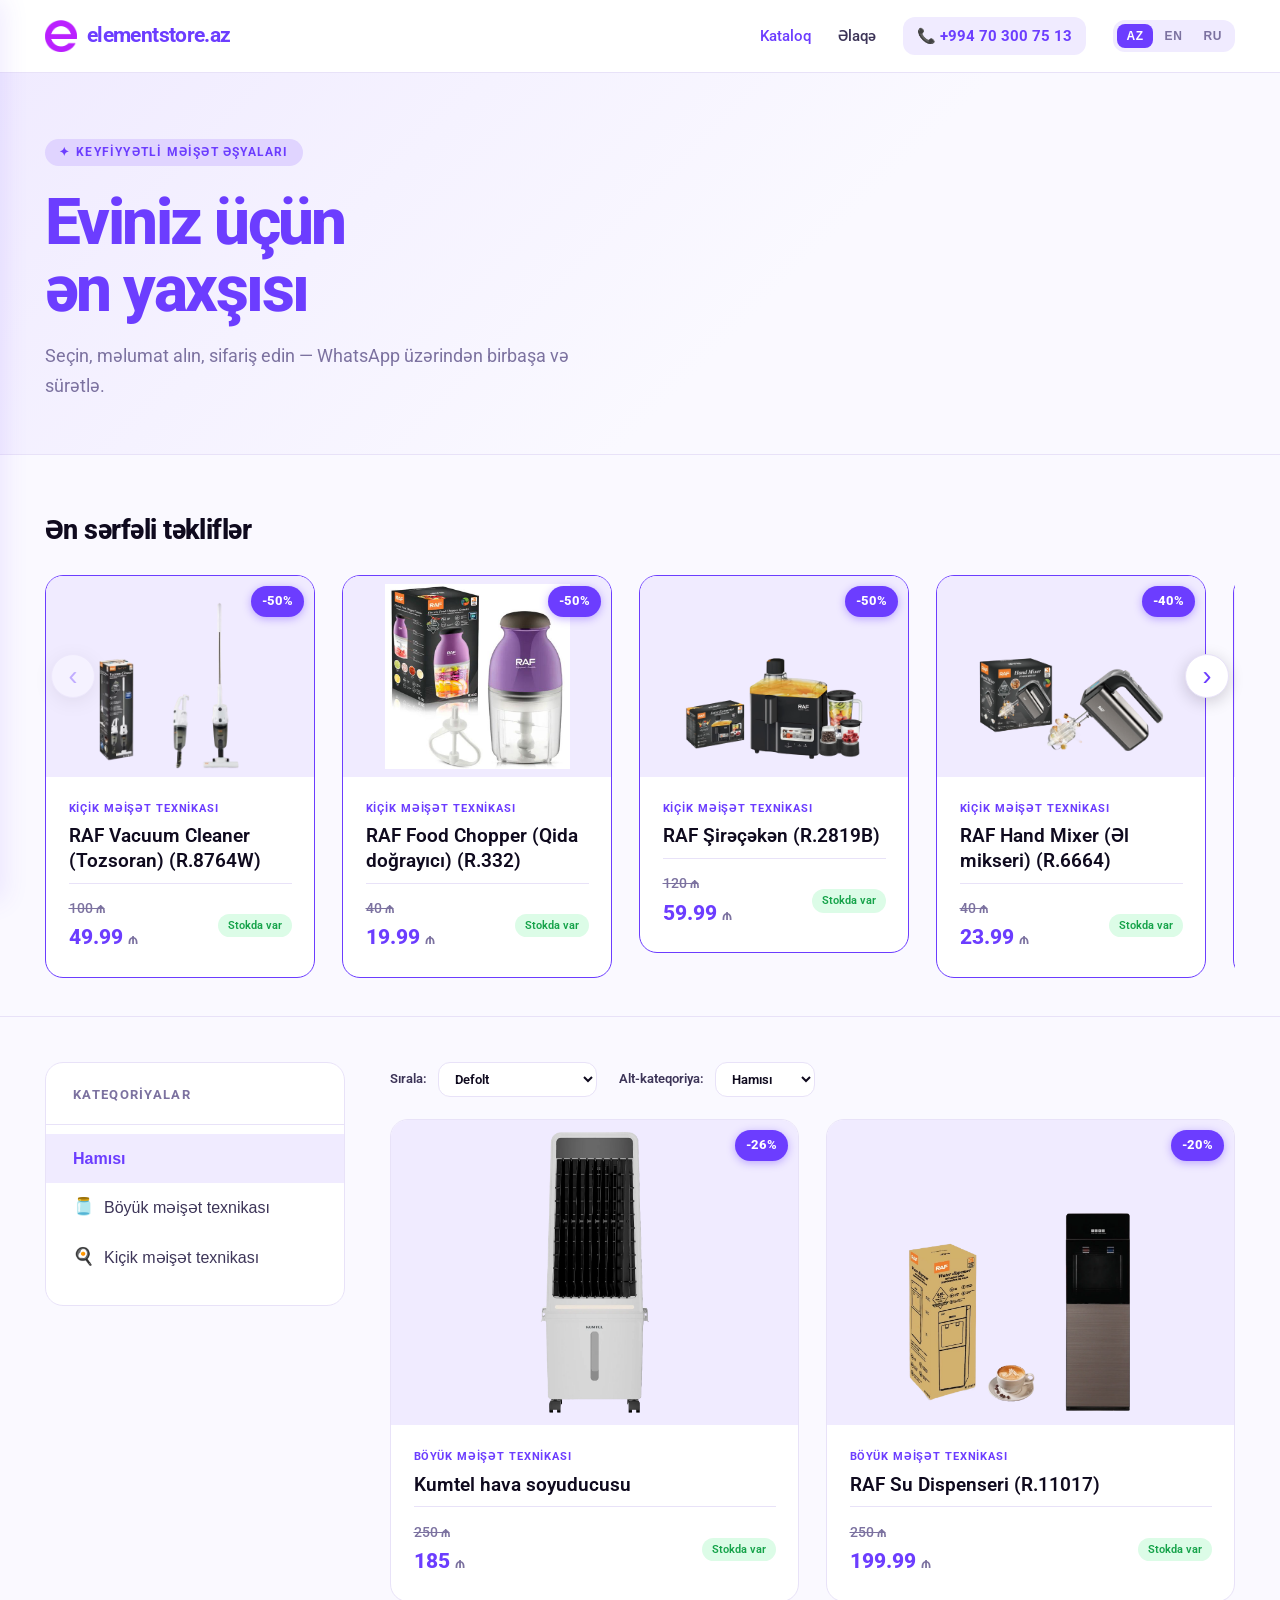
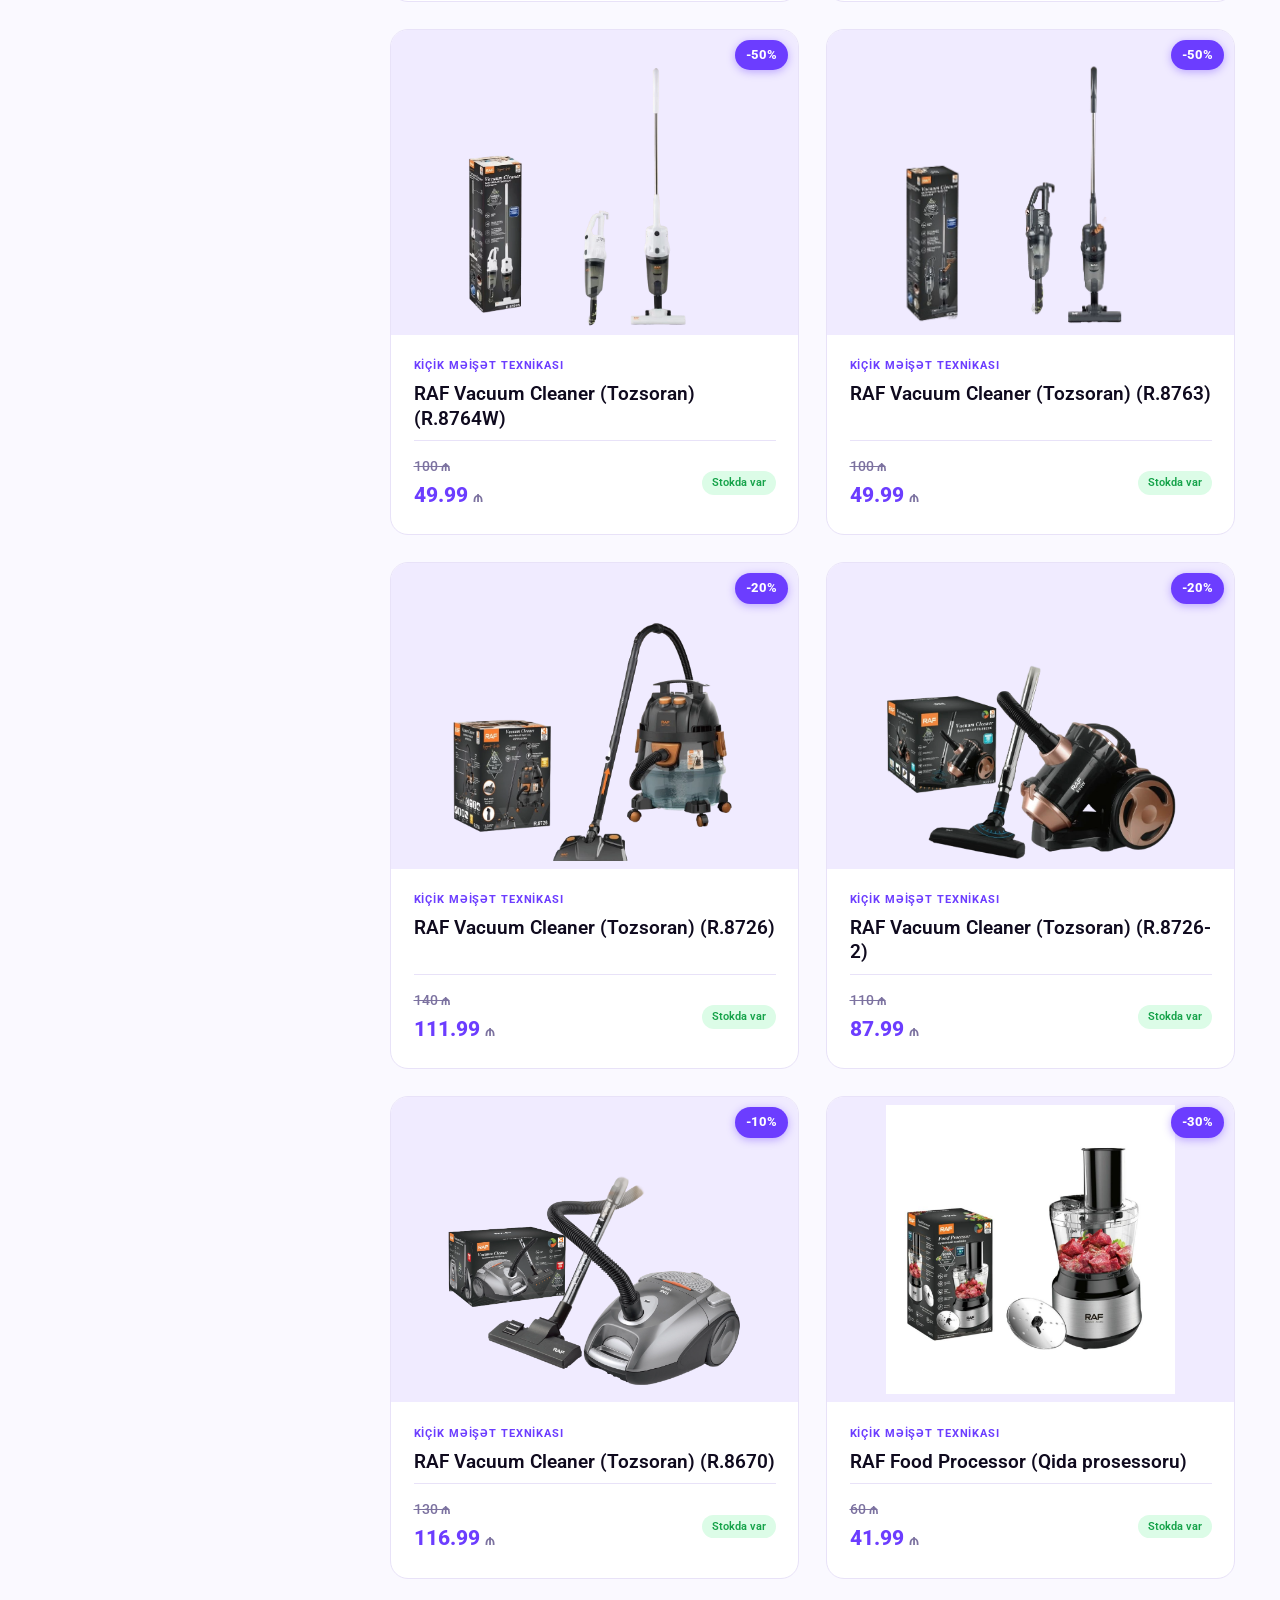
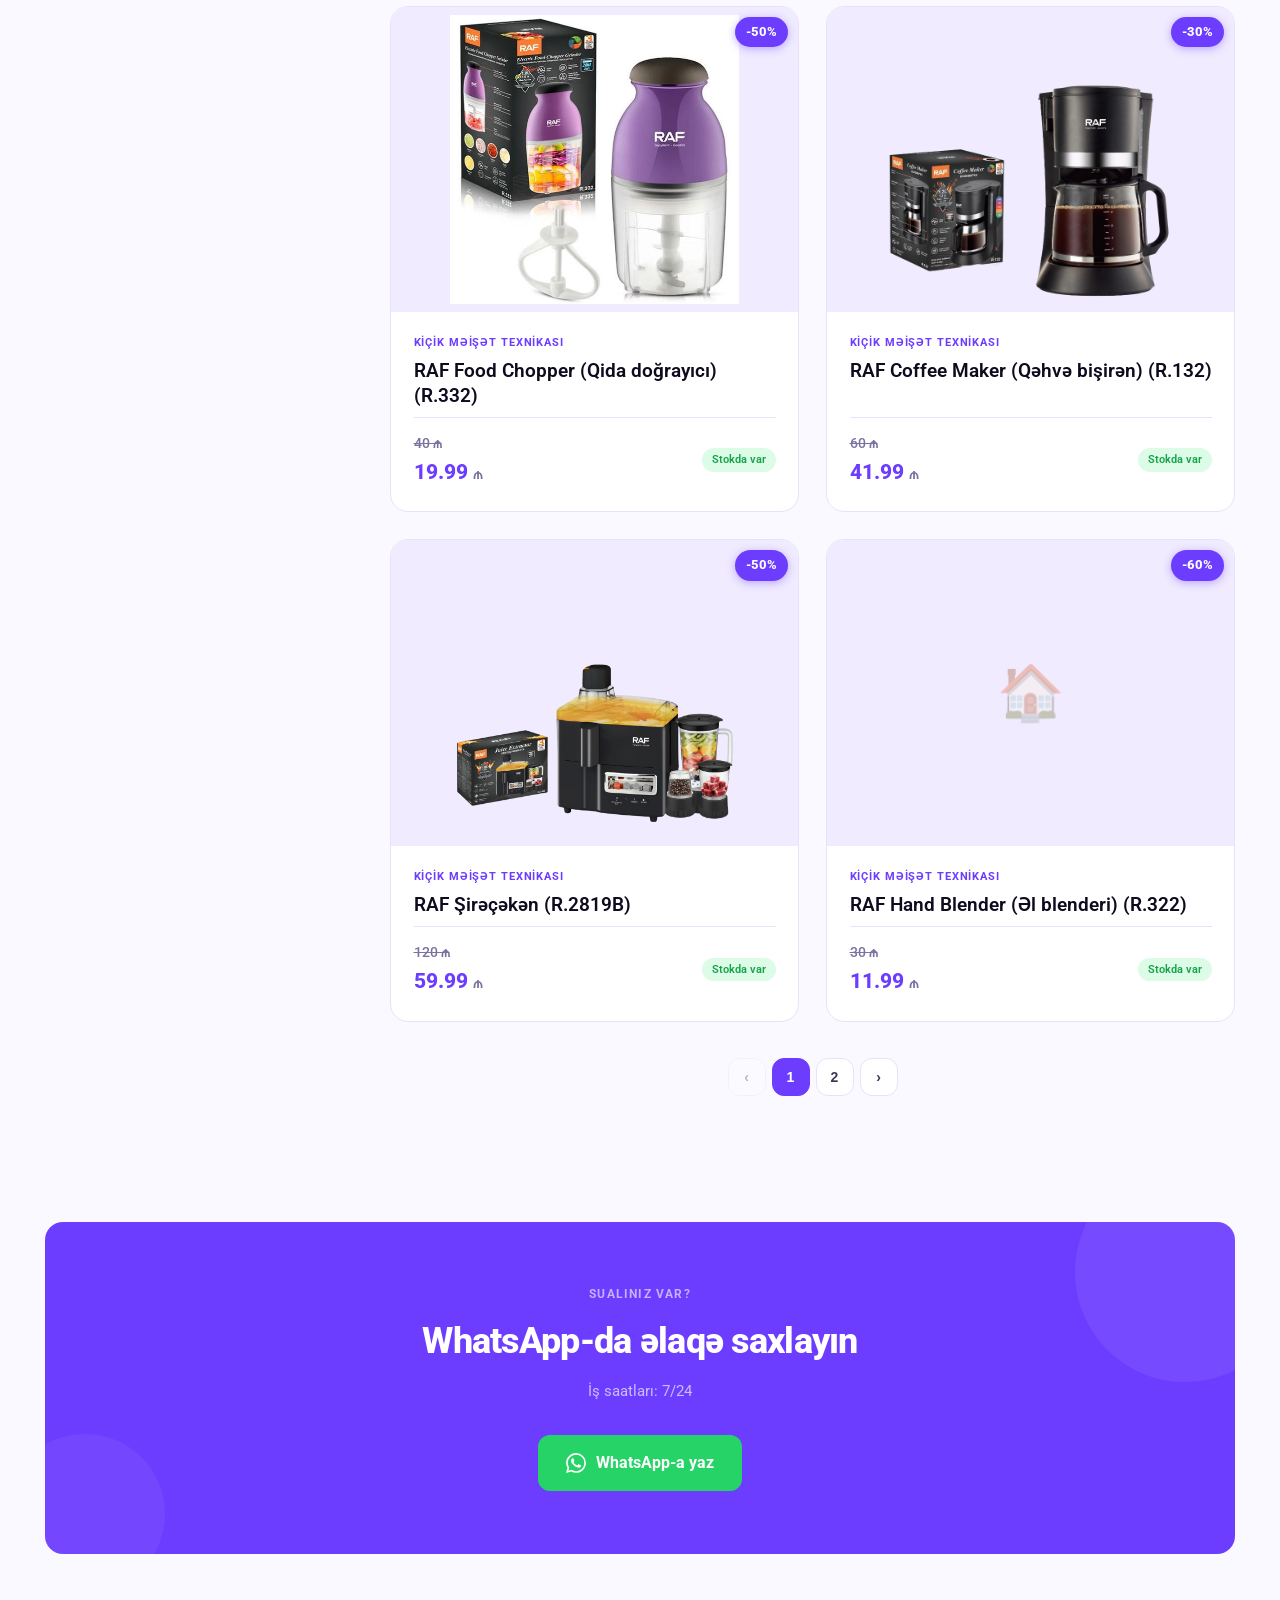
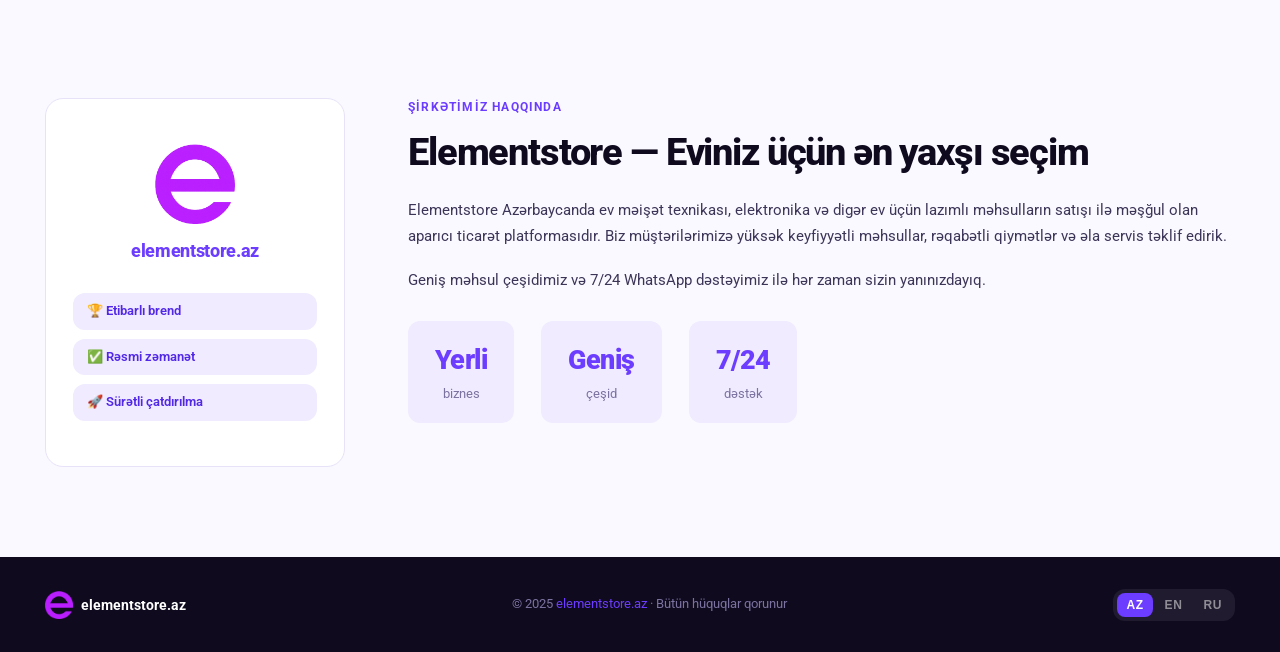
==== index.html @ c8a05922 "a" ====
<!doctype html>
<html lang="az" data-lang="az">
    <head>
        <meta charset="UTF-8" />
        <meta name="viewport" content="width=device-width, initial-scale=1.0" />
        <title>Elementstore — Ev Məişət Əşyaları</title>
        <meta
            name="description"
            content="Elementstore — Azərbaycanda ev məişət texnikası, elektronika və ev üçün lazımlı məhsullar. Seçin, WhatsApp üzərindən birbaşa sifariş edin."
        />
        <link rel="canonical" href="https://elementstore.az/" />

        <meta property="og:type" content="website" />
        <meta property="og:site_name" content="Elementstore" />
        <meta property="og:title" content="Elementstore — Ev Məişət Əşyaları" />
        <meta
            property="og:description"
            content="Ev məişət texnikası və elektronika — WhatsApp üzərindən birbaşa sifariş edin."
        />
        <meta property="og:url" content="https://elementstore.az/" />
        <meta
            property="og:image"
            content="https://elementstore.az/images/logo-icon.png"
        />
        <meta name="twitter:card" content="summary" />
        <meta
            name="twitter:title"
            content="Elementstore — Ev Məişət Əşyaları"
        />
        <meta
            name="twitter:description"
            content="Ev məişət texnikası və elektronika — WhatsApp üzərindən birbaşa sifariş edin."
        />

        <link
            rel="icon"
            href="images/favicon-32.png"
            type="image/png"
            sizes="32x32"
        />
        <link
            rel="icon"
            href="images/favicon-16.png"
            type="image/png"
            sizes="16x16"
        />
        <link rel="stylesheet" href="css/style.css" />
        <script type="application/ld+json">
            {
                "@context": "https://schema.org",
                "@type": "Store",
                "name": "Elementstore",
                "url": "https://elementstore.az/",
                "telephone": "+994703007513",
                "image": "https://elementstore.az/images/logo-icon.png",
                "address": {
                    "@type": "PostalAddress",
                    "addressCountry": "AZ"
                }
            }
        </script>
    </head>
    <body>
        <header class="site-header">
            <div class="container">
                <div class="header-inner">
                    <a href="index.html" class="logo">
                        <img
                            src="images/logo-icon.png"
                            alt="Elementstore"
                            class="logo-img"
                        />
                        <span class="logo-text">elementstore.az</span>
                    </a>
                    <nav class="header-nav">
                        <a
                            href="index.html"
                            class="nav-link active nav-hide-mobile"
                            data-i18n="nav_catalog"
                            >Kataloq</a
                        >
                        <a
                            href="#contact"
                            class="nav-link"
                            data-i18n="nav_contact"
                            >Əlaqə</a
                        >
                        <a href="tel:+994703007513" class="nav-phone"
                            >📞 +994 70 300 75 13</a
                        >
                        <!-- Language switcher -->
                        <div class="lang-switcher">
                            <button class="lang-btn active" data-lang="az">
                                AZ
                            </button>
                            <button class="lang-btn" data-lang="en">EN</button>
                            <button class="lang-btn" data-lang="ru">RU</button>
                        </div>
                        <button
                            class="mobile-menu-btn"
                            id="mobileMenuBtn"
                            aria-label="Menyu"
                        >
                            <span></span><span></span><span></span>
                        </button>
                    </nav>
                </div>
            </div>
        </header>

        <!-- Mobile category drawer -->
        <div class="mobile-overlay" id="mobileOverlay"></div>
        <aside class="mobile-sidebar" id="mobileSidebar">
            <div class="mobile-sidebar-header">
                <span data-i18n="categories">Kateqoriyalar</span>
                <button class="mobile-close-btn" id="mobileSidebarClose">
                    ✕
                </button>
            </div>
            <ul class="mobile-cat-list" id="mobileCatList">
                <li>
                    <button
                        class="mobile-cat-btn active"
                        data-cat="all"
                        data-i18n="all"
                    >
                        Hamısı
                    </button>
                </li>
            </ul>
        </aside>

        <main>
            <!-- Hero -->
            <section class="hero">
                <div class="container">
                    <div class="hero-inner">
                        <div class="hero-content">
                            <p class="hero-eyebrow">
                                ✦
                                <span data-i18n="hero_eyebrow"
                                    >Keyfiyyətli məişət əşyaları</span
                                >
                            </p>
                            <h1 class="hero-title">
                                <span data-i18n="hero_title1">Eviniz üçün</span
                                ><br />
                                <span data-i18n="hero_title2">ən yaxşısı</span>
                            </h1>
                            <p class="hero-sub" data-i18n="hero_sub">
                                Seçin, məlumat alın, sifariş edin — WhatsApp
                                üzərindən birbaşa və sürətlə.
                            </p>
                        </div>

                        <!-- Campaign banner (hidden until data/campaign.json says it's on) -->
                        <div
                            class="campaign-banner"
                            id="campaignBanner"
                            style="display: none"
                        >
                            <div class="campaign-badge">
                                <span class="campaign-title" id="campaignTitle"
                                    >Avqust Kampaniyası</span
                                >
                            </div>
                            <p class="campaign-text" id="campaignSubtitle">
                                Seçilmiş məhsullarda endirimlər bitməzdən əvvəl
                                tələsin!
                            </p>
                            <div class="campaign-timer" id="campaignTimer">
                                <div class="campaign-timer-unit">
                                    <span
                                        class="campaign-timer-num"
                                        id="timerDays"
                                        >00</span
                                    >
                                    <span
                                        class="campaign-timer-label"
                                        data-i18n="timer_days"
                                        >gün</span
                                    >
                                </div>
                                <div class="campaign-timer-unit">
                                    <span
                                        class="campaign-timer-num"
                                        id="timerHours"
                                        >00</span
                                    >
                                    <span
                                        class="campaign-timer-label"
                                        data-i18n="timer_hours"
                                        >saat</span
                                    >
                                </div>
                                <div class="campaign-timer-unit">
                                    <span
                                        class="campaign-timer-num"
                                        id="timerMinutes"
                                        >00</span
                                    >
                                    <span
                                        class="campaign-timer-label"
                                        data-i18n="timer_minutes"
                                        >dəq</span
                                    >
                                </div>
                                <div class="campaign-timer-unit">
                                    <span
                                        class="campaign-timer-num"
                                        id="timerSeconds"
                                        >00</span
                                    >
                                    <span
                                        class="campaign-timer-label"
                                        data-i18n="timer_seconds"
                                        >san</span
                                    >
                                </div>
                            </div>
                            <a
                                href="#featured"
                                class="discount-cta"
                                data-i18n="discount_cta"
                                >İndi bax →</a
                            >
                        </div>
                    </div>
                </div>
            </section>

            <!-- Featured / best deals (hidden if there's nothing to feature) -->
            <section
                class="featured-section"
                id="featuredSection"
                style="display: none"
            >
                <div class="container">
                    <h2 class="featured-title" data-i18n="featured_title">
                        Ən sərfəli təkliflər
                    </h2>
                    <div class="featured-carousel-wrap">
                        <button
                            class="featured-arrow featured-arrow-left hidden"
                            id="featuredPrev"
                            aria-label="Geri"
                        >
                            ‹
                        </button>
                        <div class="featured-grid" id="featuredGrid"></div>
                        <button
                            class="featured-arrow featured-arrow-right hidden"
                            id="featuredNext"
                            aria-label="İrəli"
                        >
                            ›
                        </button>
                    </div>
                </div>
            </section>

            <!-- Catalog -->
            <section class="catalog-section" id="catalog">
                <div class="container">
                    <div class="catalog-layout">
                        <!-- Desktop sidebar -->
                        <aside class="cat-sidebar">
                            <div
                                class="cat-sidebar-title"
                                data-i18n="categories"
                            >
                                Kateqoriyalar
                            </div>
                            <ul class="cat-list" id="catList">
                                <li>
                                    <button
                                        class="cat-btn active"
                                        data-cat="all"
                                        data-i18n="all"
                                    >
                                        Hamısı
                                    </button>
                                </li>
                            </ul>
                        </aside>

                        <!-- Products -->
                        <div class="catalog-main">
                            <!-- Sort + brand filter toolbar -->
                            <div class="catalog-toolbar">
                                <div class="toolbar-group">
                                    <label
                                        for="sortSelect"
                                        data-i18n="sort_label"
                                        >Sırala:</label
                                    >
                                    <select
                                        id="sortSelect"
                                        class="toolbar-select"
                                    >
                                        <option
                                            value="default"
                                            data-i18n="sort_default"
                                        >
                                            Defolt
                                        </option>
                                        <option
                                            value="price_asc"
                                            data-i18n="sort_price_asc"
                                        >
                                            Qiymət: azdan çoxa
                                        </option>
                                        <option
                                            value="price_desc"
                                            data-i18n="sort_price_desc"
                                        >
                                            Qiymət: çoxdan aza
                                        </option>
                                    </select>
                                </div>
                                <div class="toolbar-group" id="subcatToolbarGroup" style="display: none">
                                    <label
                                        for="subcatSelect"
                                        data-i18n="subcat_label"
                                        >Alt-kateqoriya:</label
                                    >
                                    <select
                                        id="subcatSelect"
                                        class="toolbar-select"
                                    >
                                        <option
                                            value="all"
                                            data-i18n="all_subcats"
                                        >
                                            Hamısı
                                        </option>
                                    </select>
                                </div>
                                <div class="toolbar-group" id="brandToolbarGroup" style="display: none">
                                    <label
                                        for="brandSelect"
                                        data-i18n="brand_label"
                                        >Marka:</label
                                    >
                                    <select
                                        id="brandSelect"
                                        class="toolbar-select"
                                    >
                                        <option
                                            value="all"
                                            data-i18n="all_brands"
                                        >
                                            Bütün markalar
                                        </option>
                                    </select>
                                </div>
                            </div>
                            <!-- Mobile category button -->
                            <div class="mobile-cat-trigger-bar">
                                <button
                                    class="mobile-cat-trigger"
                                    id="mobileCatTrigger"
                                >
                                    <svg
                                        width="18"
                                        height="14"
                                        viewBox="0 0 18 14"
                                        fill="none"
                                    >
                                        <rect
                                            width="18"
                                            height="2"
                                            rx="1"
                                            fill="currentColor"
                                        />
                                        <rect
                                            y="6"
                                            width="18"
                                            height="2"
                                            rx="1"
                                            fill="currentColor"
                                        />
                                        <rect
                                            y="12"
                                            width="18"
                                            height="2"
                                            rx="1"
                                            fill="currentColor"
                                        />
                                    </svg>
                                    <span data-i18n="categories"
                                        >Kateqoriyalar</span
                                    >
                                </button>
                                <span
                                    class="active-cat-label"
                                    id="activeCatLabel"
                                    >Hamısı</span
                                >
                            </div>
                            <div class="product-grid" id="productGrid">
                                <div class="loading-state" data-i18n="loading">
                                    Məhsullar yüklənir...
                                </div>
                            </div>
                            <div class="pagination" id="pagination"></div>
                        </div>
                    </div>
                </div>
            </section>

            <!-- Contact section -->
            <section class="contact-section" id="contact">
                <div class="container">
                    <div class="contact-card">
                        <p class="contact-label" data-i18n="contact_label">
                            Sualınız var?
                        </p>
                        <h2 class="contact-title" data-i18n="contact_title">
                            WhatsApp-da əlaqə saxlayın
                        </h2>
                        <p class="contact-sub" data-i18n="contact_hours">
                            İş saatları: 7/24
                        </p>
                        <a
                            href="https://wa.me/994703007513"
                            target="_blank"
                            class="btn-whatsapp"
                        >
                            <svg
                                width="20"
                                height="20"
                                viewBox="0 0 24 24"
                                fill="currentColor"
                                style="flex-shrink: 0"
                            >
                                <path
                                    d="M17.472 14.382c-.297-.149-1.758-.867-2.03-.967-.273-.099-.471-.148-.67.15-.197.297-.767.966-.94 1.164-.173.199-.347.223-.644.075-.297-.15-1.255-.463-2.39-1.475-.883-.788-1.48-1.761-1.653-2.059-.173-.297-.018-.458.13-.606.134-.133.298-.347.446-.52.149-.174.198-.298.298-.497.099-.198.05-.371-.025-.52-.075-.149-.669-1.612-.916-2.207-.242-.579-.487-.5-.669-.51-.173-.008-.371-.01-.57-.01-.198 0-.52.074-.792.372-.272.297-1.04 1.016-1.04 2.479 0 1.462 1.065 2.875 1.213 3.074.149.198 2.096 3.2 5.077 4.487.709.306 1.262.489 1.694.625.712.227 1.36.195 1.871.118.571-.085 1.758-.719 2.006-1.413.248-.694.248-1.289.173-1.413-.074-.124-.272-.198-.57-.347m-5.421 7.403h-.004a9.87 9.87 0 01-5.031-1.378l-.361-.214-3.741.982.998-3.648-.235-.374a9.86 9.86 0 01-1.51-5.26c.001-5.45 4.436-9.884 9.888-9.884 2.64 0 5.122 1.03 6.988 2.898a9.825 9.825 0 012.893 6.994c-.003 5.45-4.437 9.884-9.885 9.884m8.413-18.297A11.815 11.815 0 0012.05 0C5.495 0 .16 5.335.157 11.892c0 2.096.547 4.142 1.588 5.945L.057 24l6.305-1.654a11.882 11.882 0 005.683 1.448h.005c6.554 0 11.89-5.335 11.893-11.893a11.821 11.821 0 00-3.48-8.413z"
                                />
                            </svg>
                            <span data-i18n="contact_btn">WhatsApp-a yaz</span>
                        </a>
                    </div>
                </div>
            </section>

            <!-- About Us section -->
            <section class="about-section" id="about">
                <div class="container">
                    <div class="about-inner">
                        <div class="about-logo-col">
                            <div class="about-logo-wrap">
                                <img
                                    src="images/logo-icon.png"
                                    alt="Elementstore logo"
                                    class="about-logo-img"
                                />
                                <span class="about-logo-text"
                                    >elementstore.az</span
                                >
                            </div>
                            <div class="about-badges">
                                <span class="about-badge"
                                    >🏆
                                    <span data-i18n="about_badge1"
                                        >Etibarlı brend</span
                                    ></span
                                >
                                <span class="about-badge"
                                    >✅
                                    <span data-i18n="about_badge2"
                                        >Rəsmi zəmanət</span
                                    ></span
                                >
                                <span class="about-badge"
                                    >🚀
                                    <span data-i18n="about_badge3"
                                        >Sürətli çatdırılma</span
                                    ></span
                                >
                            </div>
                        </div>
                        <div class="about-content">
                            <p class="about-eyebrow" data-i18n="about_eyebrow">
                                Şirkətimiz Haqqında
                            </p>
                            <h2 class="about-title" data-i18n="about_title">
                                Elementstore — Eviniz üçün ən yaxşı seçim
                            </h2>
                            <p class="about-text" data-i18n="about_text1">
                                Elementstore Azərbaycanda ev məişət texnikası,
                                elektronika və digər ev üçün lazımlı məhsulların
                                satışı ilə məşğul olan aparıcı ticarət
                                platformasıdır. Biz müştərilərimizə yüksək
                                keyfiyyətli məhsullar, rəqabətli qiymətlər və
                                əla servis təklif edirik.
                            </p>
                            <p class="about-text" data-i18n="about_text2">
                                Geniş məhsul çeşidimiz və 7/24 WhatsApp
                                dəstəyimiz ilə hər zaman sizin yanınızdayıq.
                            </p>
                            <div class="about-stats-row">
                                <div class="about-stat">
                                    <strong data-i18n="stat_local_title"
                                        >Yerli</strong
                                    >
                                    <span data-i18n="stat_local">biznes</span>
                                </div>
                                <div class="about-stat">
                                    <strong data-i18n="stat_wide_title"
                                        >Geniş</strong
                                    >
                                    <span data-i18n="stat_wide">çeşid</span>
                                </div>
                                <div class="about-stat">
                                    <strong>7/24</strong>
                                    <span data-i18n="about_support"
                                        >dəstək</span
                                    >
                                </div>
                            </div>
                        </div>
                    </div>
                </div>
            </section>
        </main>

        <footer class="site-footer">
            <div class="container">
                <div class="footer-inner">
                    <a href="index.html" class="footer-logo">
                        <img
                            src="images/logo-icon.png"
                            alt="e"
                            class="footer-logo-img"
                        />
                        <span>elementstore.az</span>
                    </a>
                    <p class="footer-copy">
                        © 2025 <a href="index.html">elementstore.az</a> ·
                        <span data-i18n="footer_rights"
                            >Bütün hüquqlar qorunur</span
                        >
                    </p>
                    <div class="footer-lang">
                        <button class="lang-btn active" data-lang="az">
                            AZ
                        </button>
                        <button class="lang-btn" data-lang="en">EN</button>
                        <button class="lang-btn" data-lang="ru">RU</button>
                    </div>
                </div>
            </div>
        </footer>

        <script src="js/i18n.js"></script>
        <script src="js/main.js"></script>
    </body>
</html>
---- css/style.css ----
/* ============================================
   Elementstore — Ana stil faylı
   ============================================ */
@import url("https://fonts.googleapis.com/css2?family=Roboto:wght@400;500;700;800&subset=latin,latin-ext&display=swap");
*,
*::before,
*::after {
    box-sizing: border-box;
    margin: 0;
    padding: 0;
}

:root {
    --purple: #6c3dff;
    --purple-dark: #5228e8;
    --purple-deep: #3a1ab8;
    --purple-light: #f0ebff;
    --purple-mid: #e0d4ff;
    --ink: #0f0a1e;
    --ink-mid: #3d3558;
    --ink-soft: #7c72a0;
    --line: #e8e2f8;
    --bg: #faf9ff;
    --white: #ffffff;
    --green: #16a34a;
    --green-bg: #dcfce7;
    --radius-sm: 6px;
    --radius: 12px;
    --radius-lg: 18px;
    font-size: 18px;
}

body {
    font-family: "Roboto", Arial, sans-serif;
    background: var(--bg);
    color: var(--ink);
    line-height: 1.6;
    min-height: 100vh;
}

.container {
    width: min(1800px, 100% - 5rem);
    margin: 0 auto;
}

/* ---- Header ---- */
.site-header {
    background: var(--white);
    border-bottom: 1px solid var(--line);
    position: sticky;
    top: 0;
    z-index: 200;
}
.header-inner {
    display: flex;
    align-items: center;
    justify-content: space-between;
    height: 72px;
}
.logo {
    display: flex;
    align-items: center;
    gap: 10px;
    text-decoration: none;
    color: var(--ink);
}
.logo-img {
    height: 32px;
    width: 32px;
}
.logo-text {
    font-size: 21px;
    font-weight: 700;
    letter-spacing: -0.03em;
    color: var(--purple);
}
.header-nav {
    display: flex;
    align-items: center;
    gap: 1.5rem;
}
.nav-link {
    font-size: 15px;
    font-weight: 500;
    color: var(--ink-mid);
    text-decoration: none;
    transition: color 0.15s;
}
.nav-link:hover,
.nav-link.active {
    color: var(--purple);
}
.nav-phone {
    display: flex;
    align-items: center;
    gap: 6px;
    font-size: 15px;
    font-weight: 700;
    color: var(--purple);
    text-decoration: none;
    background: var(--purple-light);
    padding: 7px 14px;
    border-radius: var(--radius);
    transition:
        background 0.15s,
        color 0.15s;
    white-space: nowrap;
}
.nav-phone:hover {
    background: var(--purple-mid);
}

/* Mobile hamburger button (hidden on desktop) */
.mobile-menu-btn {
    display: none;
    flex-direction: column;
    gap: 5px;
    background: none;
    border: none;
    cursor: pointer;
    padding: 6px;
    border-radius: var(--radius-sm);
}
.mobile-menu-btn span {
    display: block;
    width: 22px;
    height: 2px;
    background: var(--ink);
    border-radius: 2px;
    transition: background 0.15s;
}
.mobile-menu-btn:hover span {
    background: var(--purple);
}

/* ---- Mobile sidebar overlay ---- */
.mobile-overlay {
    display: none;
    position: fixed;
    inset: 0;
    background: rgba(0, 0, 0, 0.45);
    z-index: 300;
    opacity: 0;
    transition: opacity 0.25s;
}
.mobile-overlay.open {
    display: block;
    opacity: 1;
}

.mobile-sidebar {
    position: fixed;
    top: 0;
    left: 0;
    width: 280px;
    height: 100%;
    background: var(--white);
    z-index: 400;
    transform: translateX(-100%);
    transition: transform 0.28s cubic-bezier(0.4, 0, 0.2, 1);
    display: flex;
    flex-direction: column;
    box-shadow: 4px 0 24px rgba(108, 61, 255, 0.1);
}
.mobile-sidebar.open {
    transform: translateX(0);
}

.mobile-sidebar-header {
    display: flex;
    align-items: center;
    justify-content: space-between;
    padding: 1rem 1.25rem;
    border-bottom: 1px solid var(--line);
    font-size: 15px;
    font-weight: 700;
    color: var(--ink);
}
.mobile-close-btn {
    background: none;
    border: none;
    font-size: 18px;
    cursor: pointer;
    color: var(--ink-soft);
    padding: 4px 8px;
    border-radius: var(--radius-sm);
    transition: color 0.15s;
}
.mobile-close-btn:hover {
    color: var(--purple);
}

.mobile-cat-list {
    list-style: none;
    overflow-y: auto;
    flex: 1;
    padding: 0.5rem 0;
}
.mobile-cat-btn {
    display: flex;
    align-items: center;
    gap: 10px;
    width: 100%;
    background: none;
    border: none;
    text-align: left;
    font-size: 14px;
    font-weight: 500;
    color: var(--ink-mid);
    padding: 0.7rem 1.25rem;
    cursor: pointer;
    transition:
        background 0.12s,
        color 0.12s;
}
.mobile-cat-btn:hover {
    background: var(--purple-light);
    color: var(--purple);
}
.mobile-cat-btn.active {
    background: var(--purple-light);
    color: var(--purple);
    font-weight: 700;
}
/* ---- Mobile category row: category button + toggle arrow for the
   brand sub-list (accordion, since hover flyouts don't work on touch) ---- */
.mobile-cat-row {
    display: flex;
    align-items: center;
}
.mobile-cat-row .mobile-cat-btn {
    flex: 1;
}
.mobile-cat-toggle {
    background: none;
    border: none;
    color: var(--ink-soft);
    font-size: 12px;
    padding: 0.7rem 1rem;
    cursor: pointer;
    transition: transform 0.15s;
}
.mobile-cat-toggle.open {
    transform: rotate(180deg);
}
.mobile-cat-sublist {
    list-style: none;
    display: none;
    padding: 0.25rem 0 0.5rem;
    background: var(--bg);
}
.mobile-cat-sublist.open {
    display: block;
}
.mobile-cat-sublist-link {
    display: block;
    width: 100%;
    background: none;
    border: none;
    text-align: left;
    font-size: 13px;
    font-weight: 500;
    color: var(--ink-mid);
    padding: 0.5rem 1.25rem 0.5rem 2.75rem;
    cursor: pointer;
}
.mobile-cat-sublist-link:hover,
.mobile-cat-sublist-link.active {
    color: var(--purple);
    font-weight: 700;
}
.mobile-cat-subgroup {
    padding-top: 0.15rem;
}
.mobile-cat-sublist-link--subcat {
    font-weight: 700;
    color: var(--ink);
}
.mobile-cat-sublist-link--brand {
    font-size: 12px;
    padding-left: 3.75rem;
}

/* ---- Language Switcher ---- */
.lang-switcher {
    display: flex;
    align-items: center;
    gap: 3px;
    background: var(--purple-light);
    border-radius: var(--radius);
    padding: 4px;
}
.lang-btn {
    background: none;
    border: none;
    font-size: 12px;
    font-weight: 700;
    color: var(--ink-soft);
    padding: 5px 9px;
    border-radius: 8px;
    cursor: pointer;
    transition:
        background 0.15s,
        color 0.15s;
    letter-spacing: 0.05em;
}
.lang-btn:hover {
    color: var(--purple);
    background: var(--purple-mid);
}
.lang-btn.active {
    background: var(--purple);
    color: var(--white);
}

/* ---- Hero ---- */
.hero {
    padding: 3.5rem 0 3rem;
    background: linear-gradient(135deg, #f0ebff 0%, #faf9ff 60%);
    border-bottom: 1px solid var(--line);
}
.hero-inner {
    display: flex;
    flex-direction: row;
    align-items: center;
    justify-content: space-between;
    gap: 2rem;
    flex-wrap: wrap;
}
.hero-eyebrow {
    display: inline-flex;
    align-items: center;
    gap: 6px;
    font-size: 12px;
    font-weight: 700;
    letter-spacing: 0.1em;
    text-transform: uppercase;
    color: var(--purple);
    background: var(--purple-mid);
    padding: 4px 14px;
    border-radius: 20px;
    margin-bottom: 1.25rem;
}
.hero-title {
    font-size: clamp(2.4rem, 5vw, 4rem);
    font-weight: 800;
    line-height: 1.05;
    letter-spacing: -0.04em;
    color: var(--ink);
    margin-bottom: 1rem;
}
.hero-title span {
    color: var(--purple);
}
.hero-sub {
    font-size: 18px;
    color: var(--ink-soft);
    max-width: 540px;
    line-height: 1.65;
}

/* ---- Campaign Banner ---- */
.campaign-banner {
    background: linear-gradient(135deg, var(--ink) 0%, var(--purple-dark) 130%);
    border-radius: var(--radius-lg);
    padding: 3rem 3.25rem;
    color: var(--white);
    min-width: 330px;
    max-width: 480px;
    flex-shrink: 0;
    display: flex;
    flex-direction: column;
    gap: 1.1rem;
    box-shadow: 0 8px 32px rgba(15, 10, 30, 0.45);
    position: relative;
    overflow: hidden;
}
.campaign-banner::before {
    content: "";
    position: absolute;
    top: -40px;
    right: -40px;
    width: 140px;
    height: 140px;
    border-radius: 50%;
    background: rgba(255, 255, 255, 0.08);
}
.campaign-badge {
    display: flex;
    align-items: center;
    gap: 10px;
}
.campaign-eyebrow {
    font-size: 2.1rem;
    line-height: 1;
}
.campaign-title {
    font-size: 1.8rem;
    font-weight: 800;
    letter-spacing: -0.01em;
}
.campaign-text {
    font-size: 21px;
    line-height: 1.5;
    opacity: 0.92;
}
.campaign-timer {
    display: flex;
    gap: 10px;
}
.campaign-timer-unit {
    display: flex;
    flex-direction: column;
    align-items: center;
    background: rgba(255, 255, 255, 0.14);
    border-radius: var(--radius-sm);
    padding: 9px 6px;
    min-width: 72px;
}
.campaign-timer-num {
    font-size: 2rem;
    font-weight: 800;
    line-height: 1.1;
    font-variant-numeric: tabular-nums;
}
.campaign-timer-label {
    font-size: 13px;
    text-transform: uppercase;
    letter-spacing: 0.06em;
    opacity: 0.85;
}
.discount-cta {
    display: inline-block;
    background: rgba(255, 255, 255, 0.18);
    color: var(--white);
    font-size: 13px;
    font-weight: 700;
    padding: 8px 16px;
    border-radius: var(--radius);
    text-decoration: none;
    width: fit-content;
    transition: background 0.15s;
}
.discount-cta:hover {
    background: rgba(255, 255, 255, 0.3);
}

/* ---- Featured / best deals section ---- */
.featured-section {
    padding: 3rem 0 2rem;
    border-bottom: 1px solid var(--line);
}
.featured-title {
    font-size: 1.5rem;
    font-weight: 800;
    letter-spacing: -0.02em;
    color: var(--ink);
    margin-bottom: 1.25rem;
}
.featured-carousel-wrap {
    position: relative;
}
.featured-grid {
    display: flex;
    flex-wrap: nowrap;
    gap: 1.5rem;
    overflow-x: auto;
    scroll-behavior: smooth;
    scrollbar-width: none;
    -ms-overflow-style: none;
    padding-bottom: 2px;
}
.featured-grid::-webkit-scrollbar {
    display: none;
}
.featured-grid .product-card {
    border-color: var(--purple);
    flex: 0 0 270px;
    width: 270px;
}
.featured-arrow {
    position: absolute;
    /* Centered on the product image (aspect-ratio 4/3 at the 270px card
       width ≈ 202px tall), not the whole card — the image is the widest,
       most visually prominent part of the row. */
    top: 101px;
    transform: translateY(-50%);
    z-index: 3;
    width: 44px;
    height: 44px;
    border-radius: 50%;
    background: var(--white);
    border: 1.5px solid var(--line);
    box-shadow: 0 4px 16px rgba(15, 10, 30, 0.18);
    display: flex;
    align-items: center;
    justify-content: center;
    font-size: 1.5rem;
    line-height: 1;
    color: var(--purple);
    cursor: pointer;
    transition:
        background 0.15s,
        opacity 0.15s;
}
.featured-arrow:hover {
    background: var(--purple-light);
}
.featured-arrow[disabled] {
    opacity: 0.35;
    cursor: default;
    pointer-events: none;
}
.featured-arrow.hidden {
    display: none;
}
.featured-arrow-left {
    left: 6px;
}
.featured-arrow-right {
    right: 6px;
}

/* ---- Catalog section ---- */
.catalog-section {
    padding: 2.5rem 0 4rem;
}

.catalog-layout {
    display: grid;
    grid-template-columns: 300px 1fr;
    gap: 2.5rem;
    align-items: start;
}

/* ---- Desktop sidebar ---- */
.cat-sidebar {
    background: var(--white);
    border: 1.5px solid var(--line);
    border-radius: var(--radius-lg);
    padding: 1.25rem 0;
    position: sticky;
    top: 80px;
    /* position:sticky creates its own stacking context, which otherwise
       traps .cat-flyout's z-index locally — without this, the product
       grid (painted later in DOM order) shows on top of the flyout. */
    z-index: 15;
    min-width: 300px;
}
.cat-sidebar-title {
    font-size: 13px;
    font-weight: 700;
    letter-spacing: 0.1em;
    text-transform: uppercase;
    color: var(--ink-soft);
    padding: 0 1.5rem 1rem;
    border-bottom: 1px solid var(--line);
    margin-bottom: 0.5rem;
}
.cat-list {
    list-style: none;
    padding: 0;
}
.cat-btn {
    display: flex;
    align-items: center;
    gap: 10px;
    width: 100%;
    background: none;
    border: none;
    text-align: left;
    font-size: 16px;
    font-weight: 500;
    color: var(--ink-mid);
    padding: 0.75rem 1.5rem;
    cursor: pointer;
    border-radius: 0;
    transition:
        background 0.12s,
        color 0.12s;
    line-height: 1.35;
}
.cat-btn:hover {
    background: var(--purple-light);
    color: var(--purple);
}
.cat-btn.active {
    background: var(--purple-light);
    color: var(--purple);
    font-weight: 700;
}
.cat-icon {
    font-size: 17px;
    flex-shrink: 0;
}

/* ---- Desktop category mega-menu: hovering a category flies out its
   brand shortcuts to the right, mirroring a classic e-commerce sidebar
   mega-menu. Only categories that actually have brands get a flyout. ---- */
.cat-item {
    position: relative;
}
.cat-item.has-flyout:hover .cat-flyout,
.cat-item.has-flyout:focus-within .cat-flyout {
    display: block;
}
.cat-flyout {
    display: none;
    position: absolute;
    top: 0;
    left: 100%;
    min-width: 220px;
    max-height: 340px;
    overflow-y: auto;
    background: var(--white);
    border: 1.5px solid var(--line);
    border-radius: var(--radius);
    box-shadow: 0 12px 28px rgba(15, 10, 30, 0.12);
    padding: 0.5rem;
    z-index: 20;
}
.cat-flyout-title {
    font-size: 11px;
    font-weight: 700;
    letter-spacing: 0.06em;
    text-transform: uppercase;
    color: var(--ink-soft);
    padding: 0.4rem 0.6rem;
}
.cat-flyout-list {
    list-style: none;
}
.cat-flyout-link {
    display: block;
    width: 100%;
    background: none;
    border: none;
    text-align: left;
    font-size: 14px;
    font-weight: 500;
    color: var(--ink-mid);
    padding: 0.5rem 0.6rem;
    border-radius: var(--radius-sm);
    cursor: pointer;
}
.cat-flyout-link:hover,
.cat-flyout-link.active {
    background: var(--purple-light);
    color: var(--purple);
}
.cat-flyout-group {
    margin-bottom: 0.2rem;
}
.cat-flyout-link--subcat {
    font-weight: 700;
    color: var(--ink);
}
.cat-flyout-brands {
    list-style: none;
    padding-left: 0.75rem;
    border-left: 1.5px solid var(--line);
    margin: 0.1rem 0 0.4rem 0.9rem;
}
.cat-flyout-brands .cat-flyout-link {
    font-size: 13px;
    font-weight: 400;
    padding: 0.35rem 0.6rem;
}

/* ---- Mobile category trigger bar (hidden on desktop) ---- */
.mobile-cat-trigger-bar {
    display: none;
    align-items: center;
    gap: 0.75rem;
    margin-bottom: 1.25rem;
}
.mobile-cat-trigger {
    display: flex;
    align-items: center;
    gap: 8px;
    background: var(--white);
    border: 1.5px solid var(--line);
    border-radius: var(--radius);
    padding: 9px 16px;
    font-size: 13px;
    font-weight: 600;
    color: var(--purple);
    cursor: pointer;
    transition:
        border-color 0.15s,
        background 0.15s;
}
.mobile-cat-trigger:hover {
    border-color: var(--purple);
    background: var(--purple-light);
}
.active-cat-label {
    font-size: 13px;
    font-weight: 600;
    color: var(--ink-mid);
}

/* ---- Sort + brand filter toolbar ---- */
.catalog-toolbar {
    display: flex;
    flex-wrap: wrap;
    gap: 1.25rem;
    margin-bottom: 1.25rem;
}
.toolbar-group {
    display: flex;
    align-items: center;
    gap: 0.6rem;
}
.toolbar-group label {
    font-size: 13px;
    font-weight: 600;
    color: var(--ink-mid);
}
.toolbar-select {
    font-family: inherit;
    font-size: 13px;
    font-weight: 600;
    color: var(--ink);
    background: var(--white);
    border: 1.5px solid var(--line);
    border-radius: var(--radius);
    padding: 8px 12px;
    cursor: pointer;
}
.toolbar-select:focus {
    border-color: var(--purple);
    outline: none;
}

/* ---- Product grid ---- */
.product-grid {
    display: grid;
    grid-template-columns: repeat(auto-fill, minmax(270px, 1fr));
    gap: 1.5rem;
}

.pagination {
    display: flex;
    align-items: center;
    justify-content: center;
    gap: 6px;
    margin-top: 2rem;
}
.page-btn,
.page-arrow {
    min-width: 38px;
    height: 38px;
    padding: 0 10px;
    border-radius: var(--radius);
    border: 1.5px solid var(--line);
    background: var(--white);
    color: var(--ink-mid);
    font-size: 14px;
    font-weight: 600;
    cursor: pointer;
    transition:
        background 0.15s,
        border-color 0.15s,
        color 0.15s;
}
.page-btn:hover,
.page-arrow:hover:not(:disabled) {
    border-color: var(--purple);
    color: var(--purple);
}
.page-btn.active {
    background: var(--purple);
    border-color: var(--purple);
    color: var(--white);
}
.page-arrow:disabled {
    opacity: 0.35;
    cursor: default;
}
.page-ellipsis {
    padding: 0 4px;
    color: var(--ink-soft);
}

.product-card {
    background: var(--white);
    border: 1.5px solid var(--line);
    border-radius: var(--radius-lg);
    overflow: hidden;
    cursor: pointer;
    transition:
        transform 0.18s,
        box-shadow 0.18s,
        border-color 0.18s;
    text-decoration: none;
    color: inherit;
    display: flex;
    flex-direction: column;
    height: 100%;
}
.product-card:hover {
    transform: translateY(-4px);
    box-shadow: 0 12px 32px rgba(108, 61, 255, 0.12);
    border-color: var(--purple-mid);
}

.product-image {
    width: 100%;
    aspect-ratio: 4/3;
    background: var(--purple-light);
    display: flex;
    align-items: center;
    justify-content: center;
    overflow: hidden;
    position: relative;
}
.product-image img {
    width: 100%;
    height: 100%;
    object-fit: contain;
    padding: 8px;
}
.product-image-placeholder {
    font-size: 3rem;
    opacity: 0.35;
}

.product-body {
    padding: 1.25rem;
    display: flex;
    flex-direction: column;
    flex: 1;
}
.product-category {
    font-size: 11px;
    font-weight: 700;
    letter-spacing: 0.08em;
    text-transform: uppercase;
    color: var(--purple);
    margin-bottom: 0.4rem;
}
.product-name {
    font-size: 1.05rem;
    font-weight: 600;
    margin-bottom: 0.5rem;
    line-height: 1.3;
    color: var(--ink);
    display: -webkit-box;
    -webkit-line-clamp: 2;
    -webkit-box-orient: vertical;
    overflow: hidden;
}
.product-footer {
    display: flex;
    align-items: center;
    justify-content: space-between;
    border-top: 1px solid var(--line);
    padding-top: 0.75rem;
    margin-top: auto;
}
.product-price {
    font-size: 1.15rem;
    font-weight: 800;
    color: var(--purple);
}
.product-price span {
    font-size: 0.85rem;
    font-weight: 500;
    color: var(--ink-soft);
}
.product-price-old {
    display: block;
    font-size: 0.8rem;
    font-weight: 500;
    color: var(--ink-soft);
    text-decoration: line-through;
    margin-bottom: 1px;
}
/* Discount ribbon — sits on the image itself (top-right corner) instead of
   competing for space in the card's price/stock row. */
.discount-ribbon {
    position: absolute;
    top: 10px;
    right: 10px;
    background: var(--purple);
    color: #fff;
    font-size: 13px;
    font-weight: 800;
    padding: 5px 11px;
    border-radius: 20px;
    box-shadow: 0 2px 8px rgba(108, 61, 255, 0.4);
    z-index: 2;
}
.stock-badge {
    font-size: 11px;
    font-weight: 600;
    padding: 3px 10px;
    border-radius: 20px;
}
.stock-badge.in {
    background: var(--green-bg);
    color: var(--green);
}
.stock-badge.out {
    background: #fee2e2;
    color: #dc2626;
}

/* ---- Coming Soon card ---- */
.coming-soon-card {
    grid-column: 1 / -1;
    display: flex;
    flex-direction: column;
    align-items: center;
    justify-content: center;
    gap: 1rem;
    padding: 4rem 2rem;
    background: var(--white);
    border: 1.5px dashed var(--purple-mid);
    border-radius: var(--radius-lg);
    text-align: center;
}
.coming-soon-icon {
    font-size: 3rem;
    opacity: 0.6;
}
.coming-soon-text {
    font-size: 15px;
    font-weight: 600;
    color: var(--ink-soft);
}

/* ---- Product detail ---- */
.product-detail {
    padding: 2.5rem 0 4rem;
}
.detail-inner {
    display: grid;
    grid-template-columns: 1fr 1fr;
    gap: 3rem;
    align-items: start;
}
@media (max-width: 680px) {
    .detail-inner {
        grid-template-columns: 1fr;
        gap: 1.5rem;
    }
}
.detail-image {
    aspect-ratio: 4/3;
    border-radius: var(--radius-lg);
    background: var(--purple-light);
    display: flex;
    align-items: center;
    justify-content: center;
    overflow: hidden;
    border: 1.5px solid var(--line);
    position: relative;
}
.detail-image img {
    width: 100%;
    height: 100%;
    object-fit: contain;
    padding: 8px;
}
.detail-image-placeholder {
    font-size: 5rem;
    opacity: 0.3;
}

.detail-category {
    font-size: 12px;
    font-weight: 700;
    letter-spacing: 0.1em;
    text-transform: uppercase;
    color: var(--purple);
    margin-bottom: 0.6rem;
}
.detail-name {
    font-size: 2rem;
    font-weight: 800;
    letter-spacing: -0.03em;
    line-height: 1.15;
    margin-bottom: 1rem;
    color: var(--ink);
}
.detail-price {
    font-size: 2rem;
    font-weight: 800;
    color: var(--purple);
    margin-bottom: 1.5rem;
}
.detail-price span {
    font-size: 1rem;
    font-weight: 500;
    color: var(--ink-soft);
}
.detail-price-old {
    display: block;
    font-size: 1.15rem;
    font-weight: 500;
    color: var(--ink-soft);
    text-decoration: line-through;
    margin-bottom: 2px;
}
.detail-stock {
    display: inline-flex;
    align-items: center;
    gap: 6px;
    font-size: 13px;
    font-weight: 600;
    padding: 5px 14px;
    border-radius: 20px;
    margin-bottom: 1.5rem;
}

/* ---- Specifications accordion (collapsed by default) ---- */
.detail-specs {
    margin-top: 1.5rem;
    border: 1.5px solid var(--line);
    border-radius: var(--radius);
    overflow: hidden;
}
.detail-specs summary {
    cursor: pointer;
    list-style: none;
    display: flex;
    align-items: center;
    justify-content: space-between;
    padding: 0.9rem 1.1rem;
    font-weight: 700;
    font-size: 14px;
    color: var(--ink);
    transition: background 0.15s;
}
.detail-specs summary:hover {
    background: var(--purple-light);
}
.detail-specs summary::-webkit-details-marker {
    display: none;
}
.detail-specs summary::after {
    content: "+";
    font-size: 1.2rem;
    line-height: 1;
    color: var(--purple);
    transition: transform 0.15s;
}
.detail-specs[open] summary::after {
    transform: rotate(45deg);
}
.detail-specs-body {
    padding: 0.9rem 1.1rem 1.1rem;
    border-top: 1px solid var(--line);
    font-size: 14px;
    line-height: 1.7;
    color: var(--ink-mid);
    white-space: pre-line;
}
.detail-stock.in {
    background: var(--green-bg);
    color: var(--green);
}
.detail-stock.out {
    background: #fee2e2;
    color: #dc2626;
}

/* ---- Buttons ---- */
.btn-whatsapp {
    display: inline-flex;
    align-items: center;
    gap: 10px;
    background: #25d366;
    color: #fff;
    font-size: 16px;
    font-weight: 700;
    padding: 15px 28px;
    border-radius: var(--radius);
    text-decoration: none;
    border: none;
    cursor: pointer;
    transition: background 0.15s;
    width: 100%;
    justify-content: center;
}
.btn-whatsapp:hover {
    background: #1da851;
}
.btn-whatsapp.disabled {
    background: #9ca3af;
    cursor: not-allowed;
    pointer-events: none;
}

/* ---- About Section ---- */
.about-section {
    padding: 4rem 0 5rem;
    background: var(--bg);
}
.about-inner {
    display: grid;
    grid-template-columns: 300px 1fr;
    gap: 3.5rem;
    align-items: start;
}
.about-logo-col {
    display: flex;
    flex-direction: column;
    align-items: center;
    gap: 1.5rem;
    background: var(--white);
    border: 1.5px solid var(--line);
    border-radius: var(--radius-lg);
    padding: 2.5rem 1.5rem;
    text-align: center;
}
.about-logo-wrap {
    display: flex;
    flex-direction: column;
    align-items: center;
    gap: 0.75rem;
}
.about-logo-img {
    width: 80px;
    height: 80px;
    border-radius: 18px;
}
.about-logo-text {
    font-size: 18px;
    font-weight: 800;
    color: var(--purple);
    letter-spacing: -0.02em;
}
.about-badges {
    display: flex;
    flex-direction: column;
    gap: 0.5rem;
    width: 100%;
}
.about-badge {
    background: var(--purple-light);
    color: var(--purple-dark);
    font-size: 13px;
    font-weight: 600;
    padding: 8px 14px;
    border-radius: var(--radius);
    text-align: left;
}
.about-eyebrow {
    font-size: 12px;
    font-weight: 700;
    letter-spacing: 0.1em;
    text-transform: uppercase;
    color: var(--purple);
    margin-bottom: 0.75rem;
}
.about-title {
    font-size: clamp(1.5rem, 3vw, 2.2rem);
    font-weight: 800;
    letter-spacing: -0.03em;
    color: var(--ink);
    line-height: 1.15;
    margin-bottom: 1.25rem;
}
.about-text {
    font-size: 15px;
    color: var(--ink-mid);
    line-height: 1.75;
    margin-bottom: 1rem;
}
.about-stats-row {
    display: flex;
    gap: 1.5rem;
    margin-top: 1.5rem;
    flex-wrap: wrap;
}
.about-stat {
    display: flex;
    flex-direction: column;
    gap: 2px;
    background: var(--purple-light);
    border-radius: var(--radius);
    padding: 1rem 1.5rem;
    min-width: 100px;
    text-align: center;
}
.about-stat strong {
    font-size: 1.5rem;
    font-weight: 900;
    color: var(--purple);
    letter-spacing: -0.02em;
}
.about-stat span {
    font-size: 13px;
    color: var(--ink-soft);
}

/* ---- Contact section ---- */
.contact-section {
    padding: 3rem 0 4rem;
}
.contact-card {
    background: var(--purple);
    border-radius: var(--radius-lg);
    padding: 3.5rem;
    text-align: center;
    color: var(--white);
    position: relative;
    overflow: hidden;
}
.contact-card::before {
    content: "";
    position: absolute;
    top: -60px;
    right: -60px;
    width: 220px;
    height: 220px;
    border-radius: 50%;
    background: rgba(255, 255, 255, 0.07);
}
.contact-card::after {
    content: "";
    position: absolute;
    bottom: -40px;
    left: -40px;
    width: 160px;
    height: 160px;
    border-radius: 50%;
    background: rgba(255, 255, 255, 0.05);
}
.contact-label {
    font-size: 12px;
    font-weight: 700;
    letter-spacing: 0.1em;
    text-transform: uppercase;
    color: rgba(255, 255, 255, 0.6);
    margin-bottom: 0.5rem;
}
.contact-title {
    font-size: 2rem;
    font-weight: 800;
    margin-bottom: 0.5rem;
    letter-spacing: -0.02em;
}
.contact-sub {
    font-size: 15px;
    color: rgba(255, 255, 255, 0.65);
    margin-bottom: 1.75rem;
}
.contact-card .btn-whatsapp {
    width: auto;
    position: relative;
    z-index: 1;
}

/* ---- Footer ---- */
.site-footer {
    background: var(--ink);
    padding: 1.75rem 0;
}
.footer-inner {
    display: flex;
    align-items: center;
    justify-content: space-between;
    gap: 1rem;
    flex-wrap: wrap;
}
.footer-logo {
    display: flex;
    align-items: center;
    gap: 8px;
    text-decoration: none;
    color: var(--white);
    font-size: 14px;
    font-weight: 700;
}
.footer-logo-img {
    width: 28px;
    height: 28px;
    border-radius: 7px;
}
.footer-copy {
    font-size: 13px;
    color: var(--ink-soft);
}
.footer-copy a {
    color: var(--purple);
    text-decoration: none;
}
.footer-lang {
    display: flex;
    align-items: center;
    gap: 3px;
    background: rgba(255, 255, 255, 0.07);
    border-radius: var(--radius);
    padding: 4px;
}
.footer-lang .lang-btn {
    color: rgba(255, 255, 255, 0.5);
}
.footer-lang .lang-btn:hover {
    color: var(--white);
    background: rgba(255, 255, 255, 0.12);
}
.footer-lang .lang-btn.active {
    background: var(--purple);
    color: var(--white);
}

/* ---- Utilities ---- */
.loading-state {
    font-size: 14px;
    color: var(--ink-soft);
    padding: 3rem;
    text-align: center;
}
.empty-state {
    grid-column: 1 / -1;
    text-align: center;
    padding: 4rem 2rem;
    color: var(--ink-soft);
}
.empty-state h3 {
    font-size: 1.1rem;
    margin-bottom: 0.5rem;
    color: var(--ink);
}
.empty-state p {
    font-size: 14px;
}

/* ---- Responsive ---- */
@media (max-width: 960px) {
    .about-inner {
        grid-template-columns: 1fr;
    }
    .about-logo-col {
        flex-direction: row;
        flex-wrap: wrap;
        justify-content: center;
    }
}

@media (max-width: 860px) {
    .catalog-layout {
        grid-template-columns: 1fr;
    }
    .cat-sidebar {
        display: none;
    }
    .mobile-cat-trigger-bar {
        display: flex;
    }
    .mobile-menu-btn {
        display: flex;
    }
    .nav-phone {
        display: none;
    }
    .logo-text {
        display: none;
    }
    .logo-img {
        height: 48px;
        width: 48px;
    }
    .header-inner {
        height: 60px;
        padding: 0 14px;
    }
    .site-header .container {
        padding: 0;
        width: 100%;
    }
    .nav-hide-mobile {
        display: none;
    }
}

@media (max-width: 680px) {
    .hero-inner {
        flex-direction: column;
        align-items: flex-start;
    }
    .campaign-banner {
        max-width: 100%;
        width: 100%;
    }
    .campaign-timer-unit {
        min-width: 0;
        flex: 1;
    }
    .footer-inner {
        flex-direction: column;
        text-align: center;
    }
    .footer-logo {
        justify-content: center;
    }
}

@media (max-width: 600px) {
    .hero {
        padding: 2.5rem 0 2rem;
    }
    .hero-title {
        font-size: 2.2rem;
    }
    .product-grid {
        grid-template-columns: 1fr 1fr;
        gap: 0.75rem;
    }
    .product-image {
        aspect-ratio: 3/2;
    }
    .product-body {
        padding: 0.75rem;
    }
    .product-name {
        font-size: 0.9rem;
        -webkit-line-clamp: 2;
        display: -webkit-box;
        -webkit-box-orient: vertical;
        overflow: hidden;
    }
    .product-price {
        font-size: 1rem;
    }
    .stock-badge {
        font-size: 10px;
        padding: 2px 7px;
    }
    .contact-card {
        padding: 2.5rem 1.5rem;
    }
    .contact-title {
        font-size: 1.5rem;
    }
}
@media (max-width: 400px) {
    .product-grid {
        grid-template-columns: 1fr;
    }
}
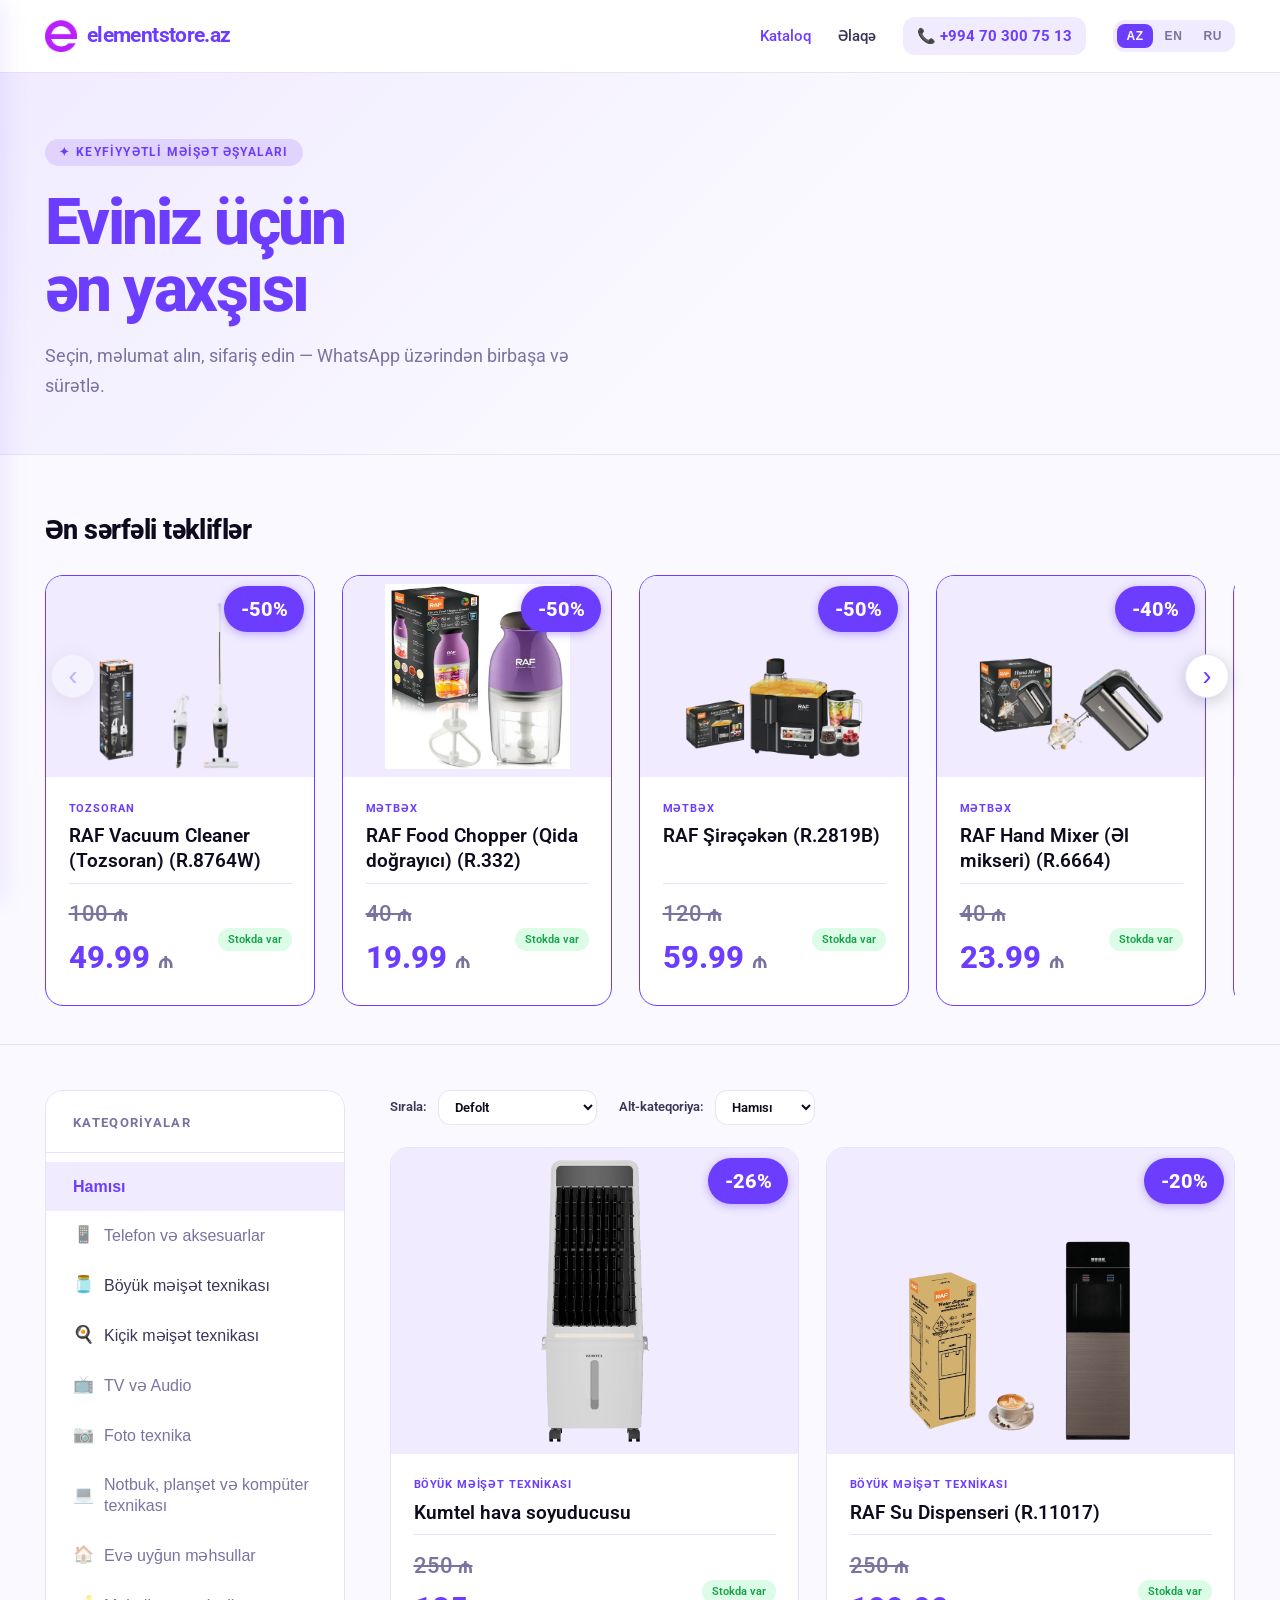
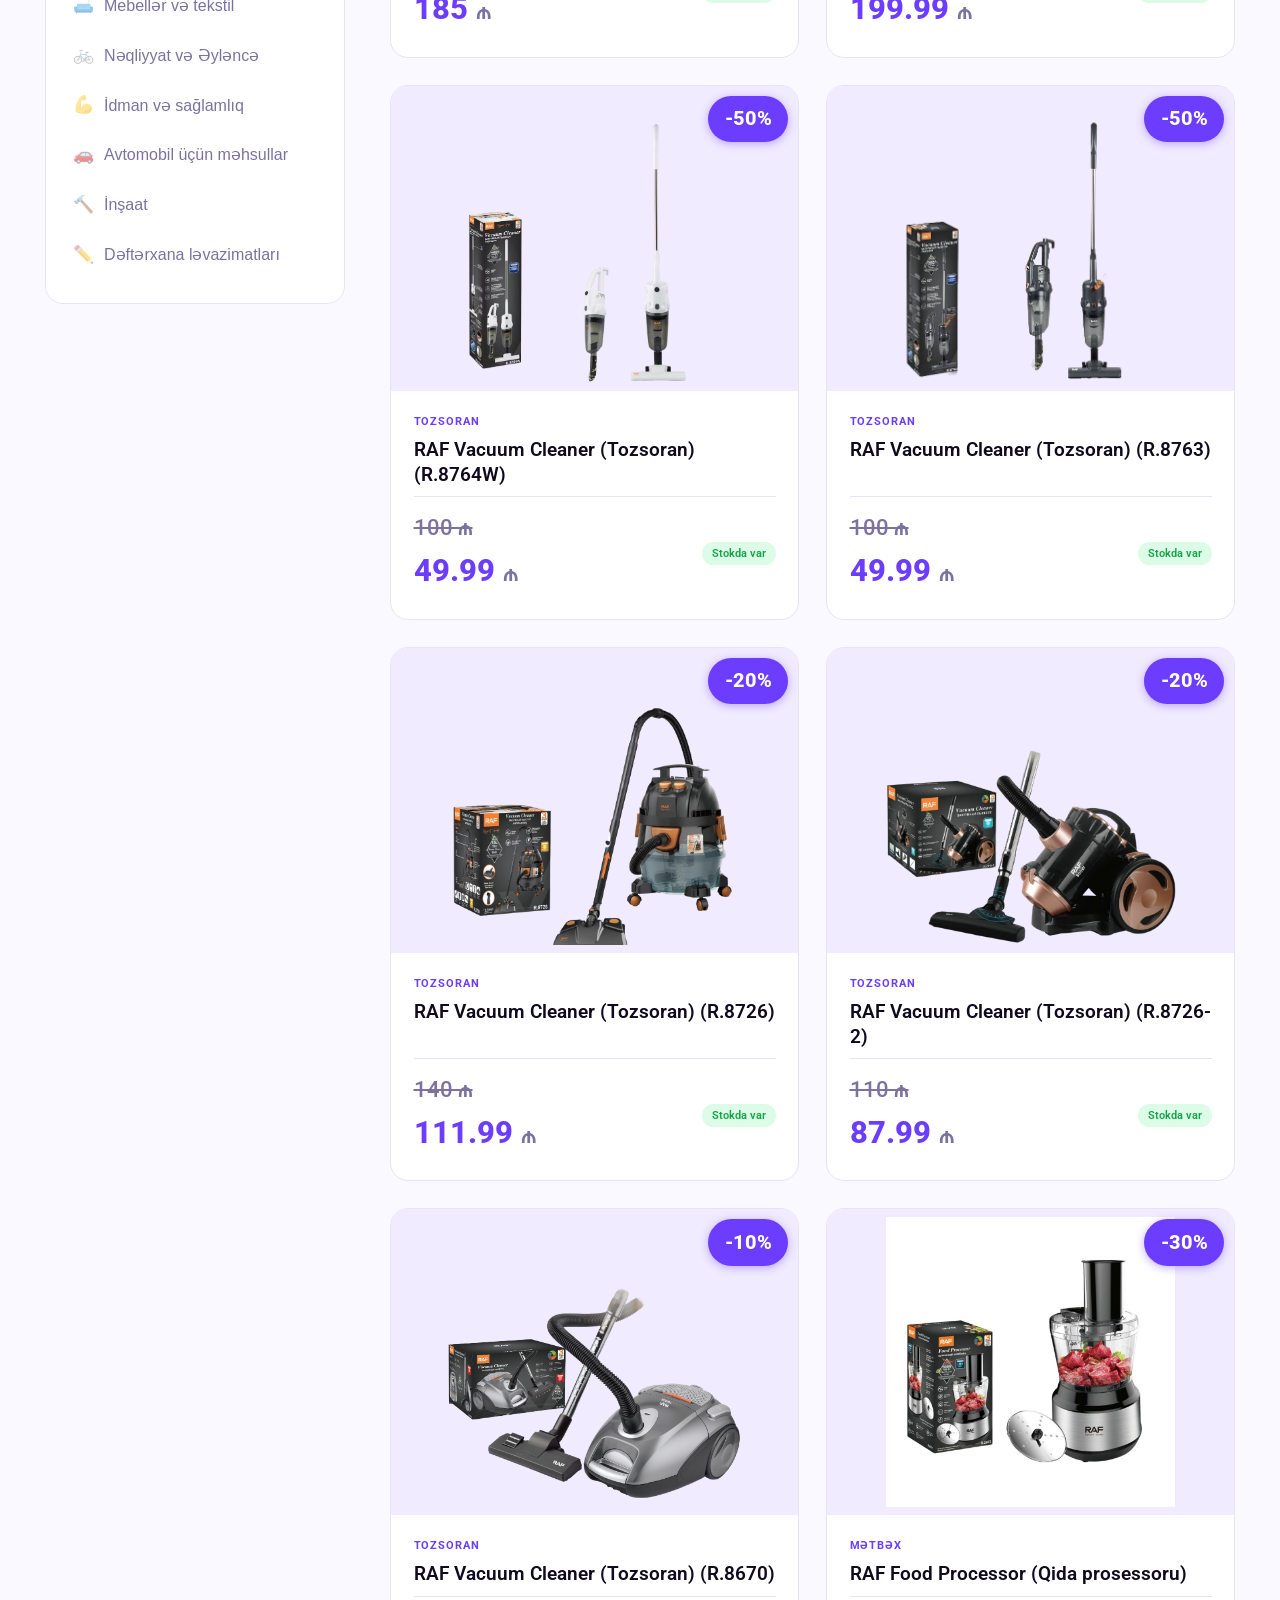
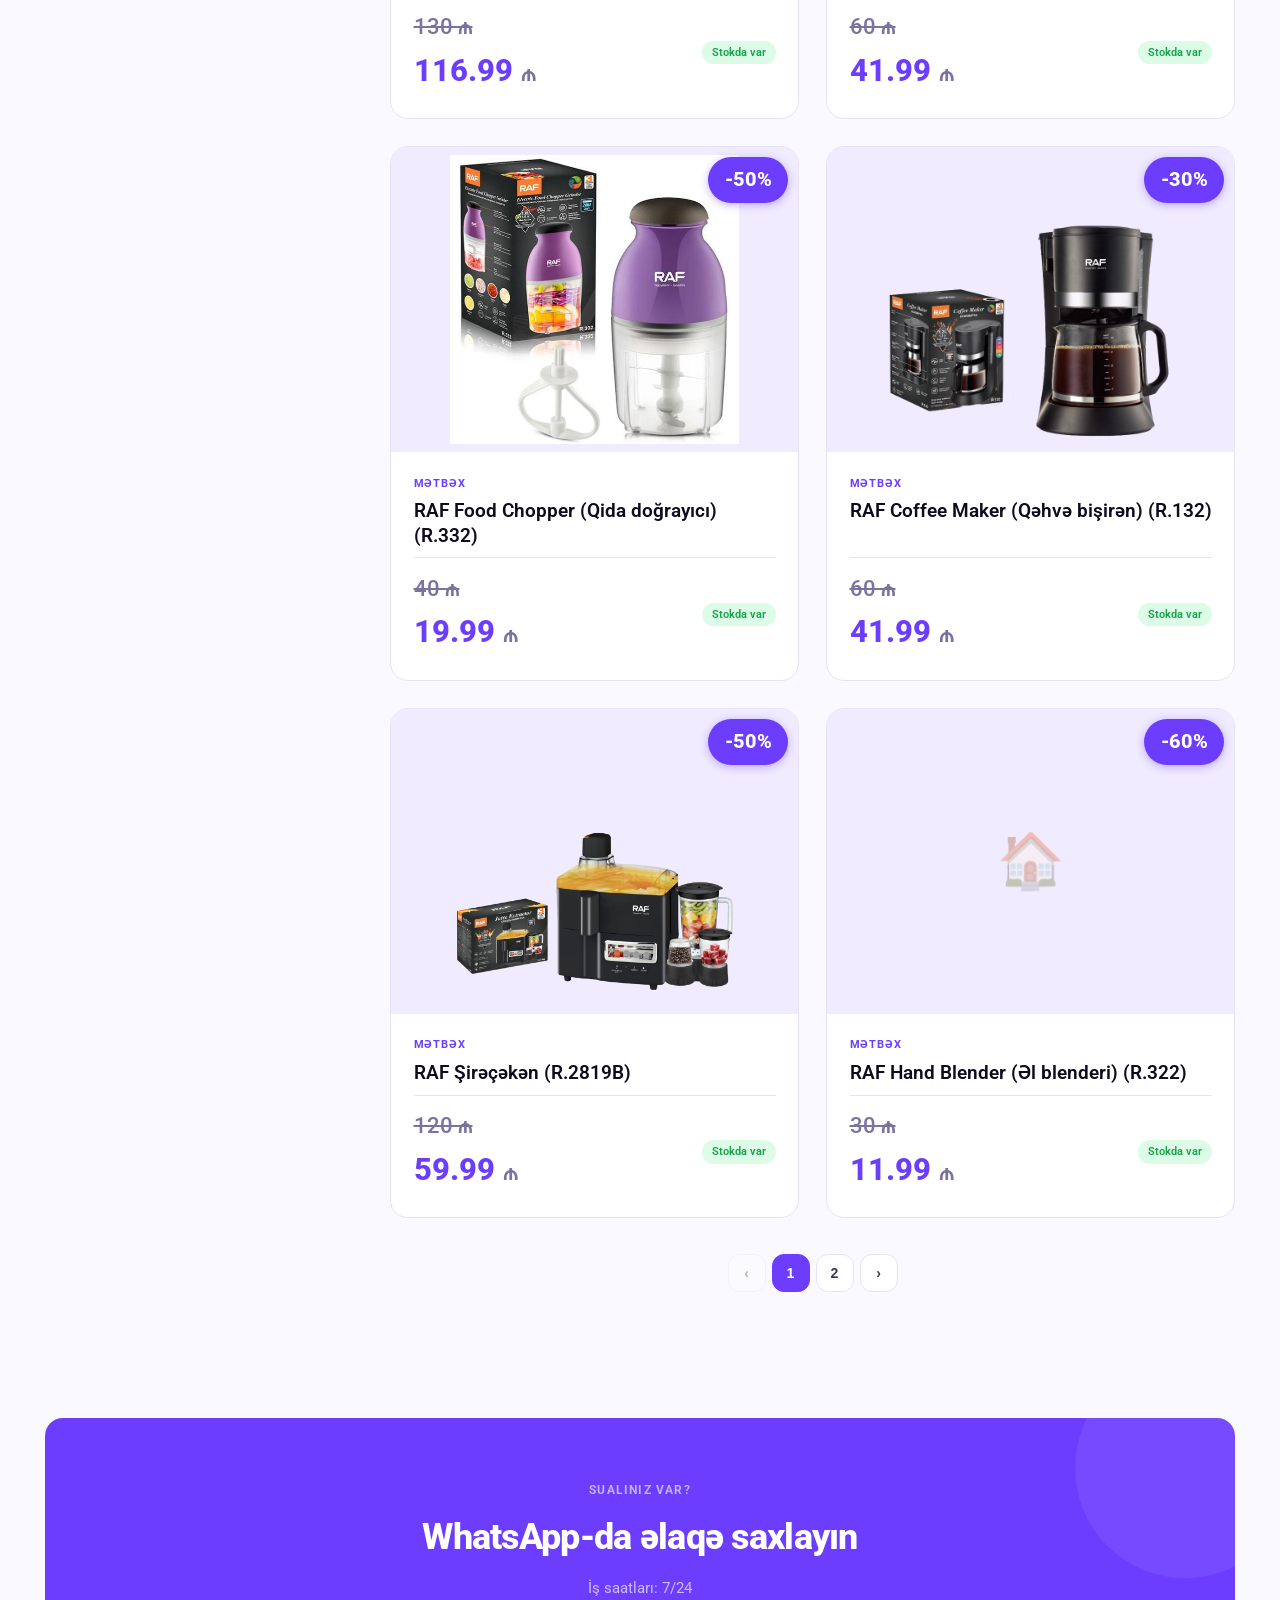
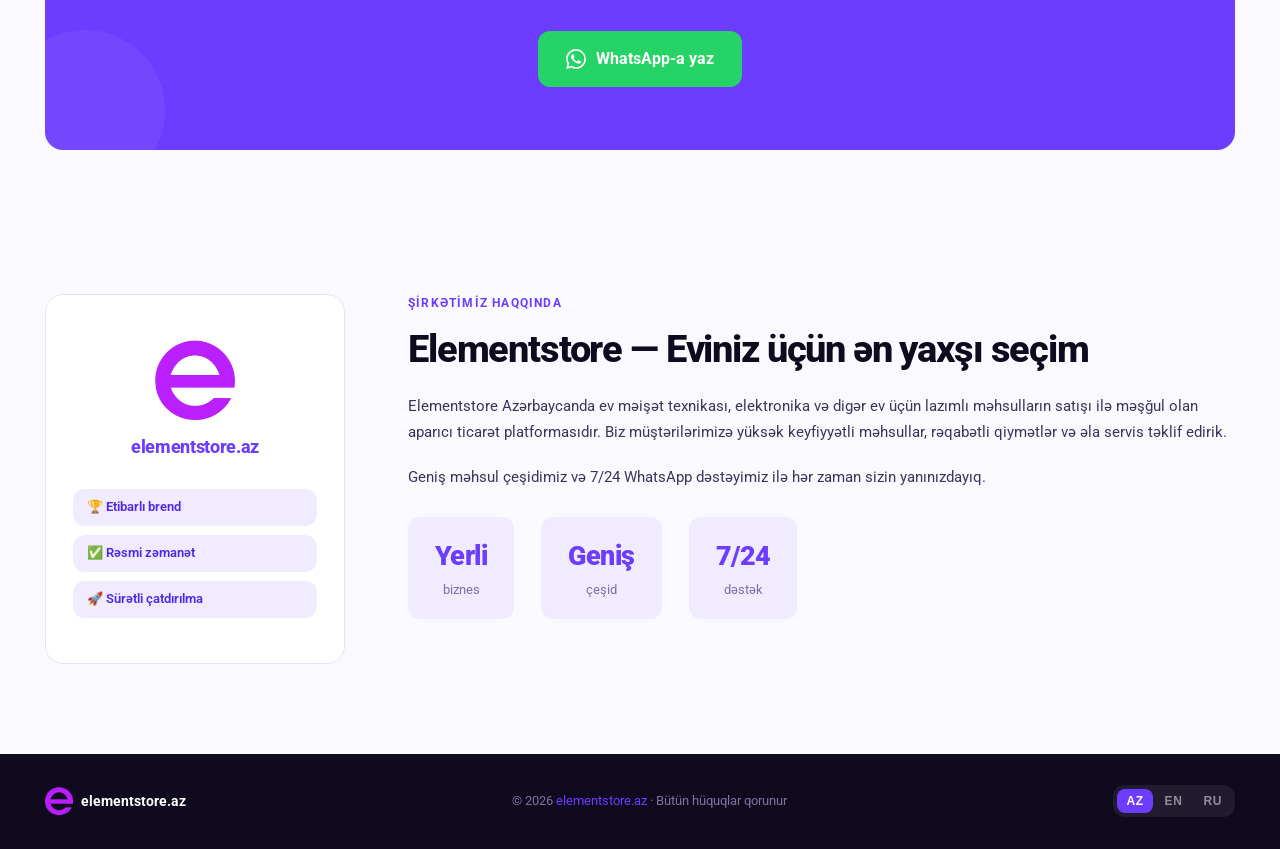
==== commit 37a19ebc: "a" ====
--- a/index.html
+++ b/index.html
@@ -537,7 +537,7 @@
                         <span>elementstore.az</span>
                     </a>
                     <p class="footer-copy">
-                        © 2025 <a href="index.html">elementstore.az</a> ·
+                        © 2026 <a href="index.html">elementstore.az</a> ·
                         <span data-i18n="footer_rights"
                             >Bütün hüquqlar qorunur</span
                         >
--- a/css/style.css
+++ b/css/style.css
@@ -222,6 +222,12 @@
     color: var(--purple);
     font-weight: 700;
 }
+.mobile-cat-btn--empty {
+    color: var(--ink-soft);
+}
+.mobile-cat-btn--empty .cat-icon {
+    opacity: 0.5;
+}
 /* ---- Mobile category row: category button + toggle arrow for the
    brand sub-list (accordion, since hover flyouts don't work on touch) ---- */
 .mobile-cat-row {
@@ -477,6 +483,11 @@
     border-color: var(--purple);
     flex: 0 0 270px;
     width: 270px;
+    /* .product-card's base height:100% is meant for the CSS Grid catalog,
+       where it resolves against a defined row height. Here the parent is
+       a flex row with no explicit height, so height:100% fights against
+       align-items:stretch instead of matching it — auto lets stretch work. */
+    height: auto;
 }
 .featured-arrow {
     position: absolute;
@@ -588,6 +599,12 @@
     background: var(--purple-light);
     color: var(--purple);
     font-weight: 700;
+}
+.cat-btn--empty {
+    color: var(--ink-soft);
+}
+.cat-btn--empty .cat-icon {
+    opacity: 0.45;
 }
 .cat-icon {
     font-size: 17px;
@@ -860,18 +877,18 @@
     margin-top: auto;
 }
 .product-price {
-    font-size: 1.15rem;
+    font-size: 1.725rem;
     font-weight: 800;
     color: var(--purple);
 }
 .product-price span {
-    font-size: 0.85rem;
+    font-size: 1.275rem;
     font-weight: 500;
     color: var(--ink-soft);
 }
 .product-price-old {
     display: block;
-    font-size: 0.8rem;
+    font-size: 1.2rem;
     font-weight: 500;
     color: var(--ink-soft);
     text-decoration: line-through;
@@ -885,10 +902,10 @@
     right: 10px;
     background: var(--purple);
     color: #fff;
-    font-size: 13px;
+    font-size: 19.5px;
     font-weight: 800;
-    padding: 5px 11px;
-    border-radius: 20px;
+    padding: 7.5px 16.5px;
+    border-radius: 30px;
     box-shadow: 0 2px 8px rgba(108, 61, 255, 0.4);
     z-index: 2;
 }
@@ -1426,7 +1443,7 @@
         overflow: hidden;
     }
     .product-price {
-        font-size: 1rem;
+        font-size: 1.5rem;
     }
     .stock-badge {
         font-size: 10px;
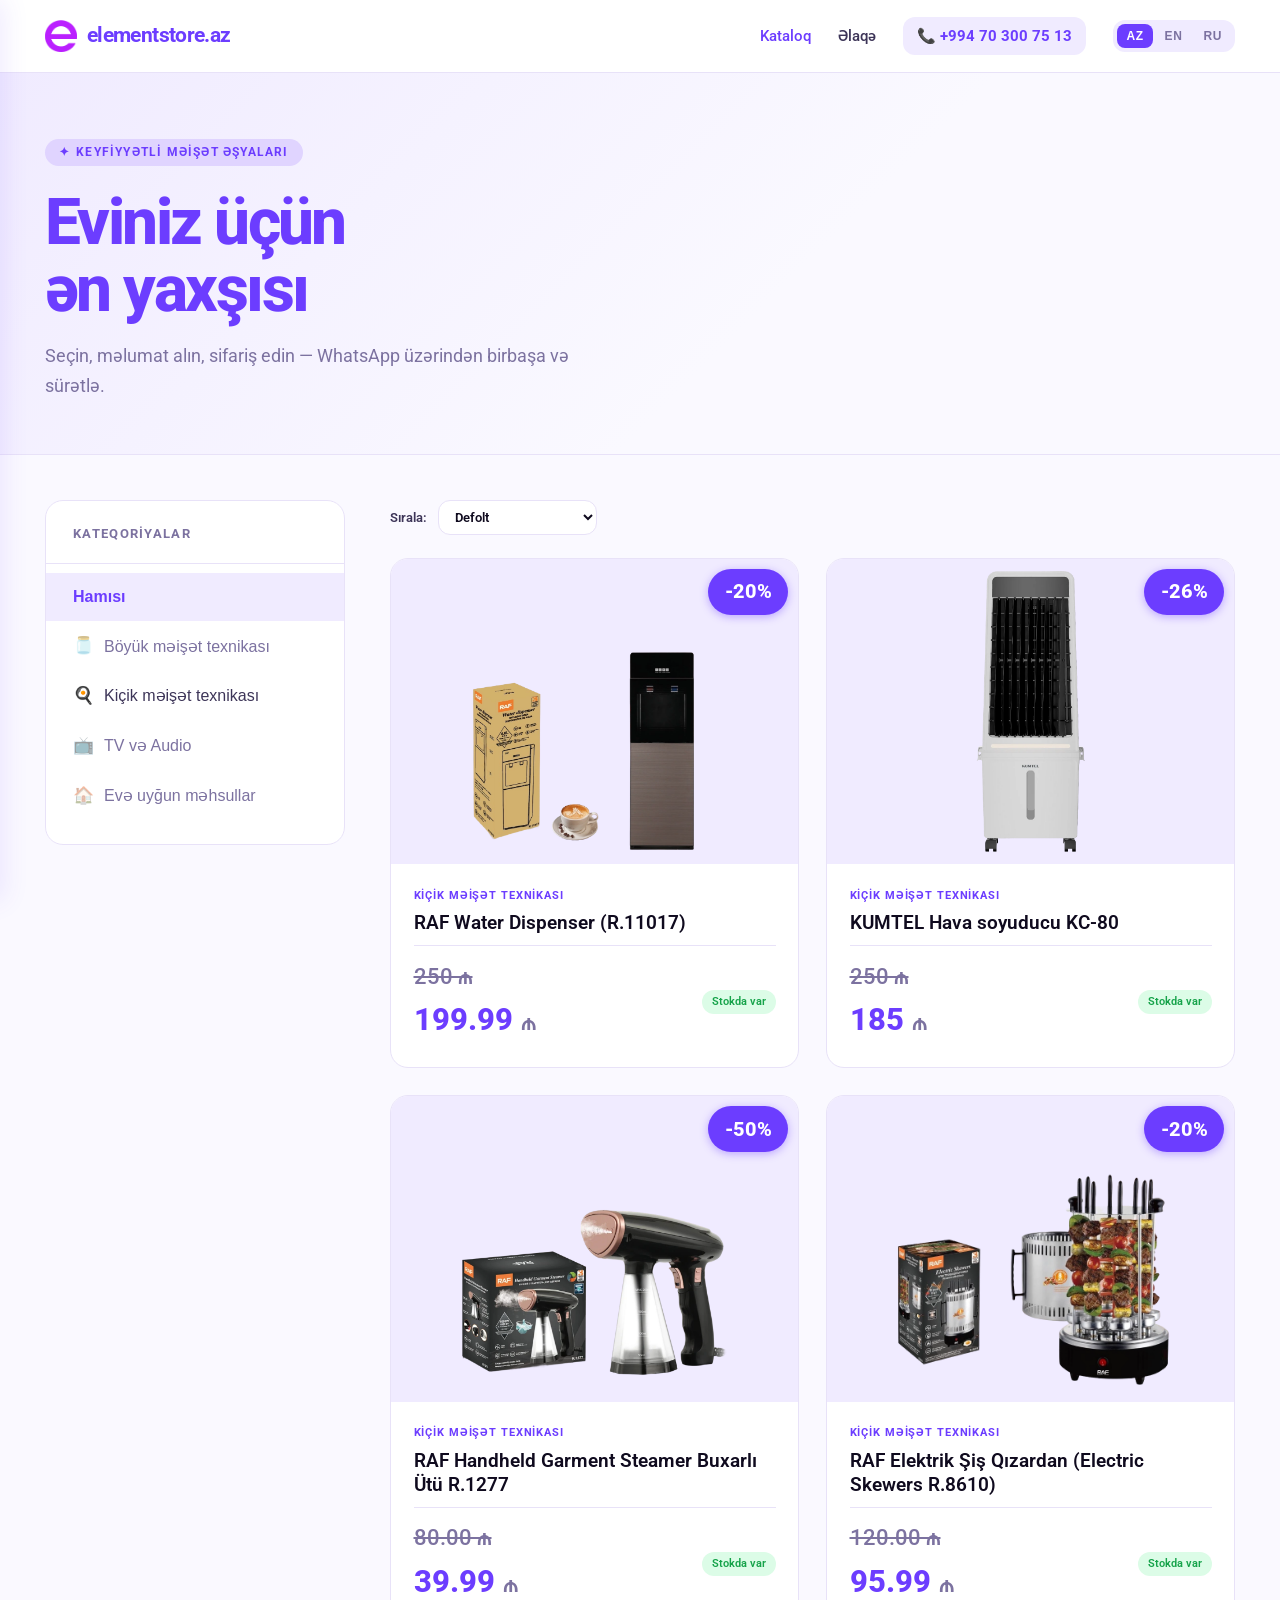
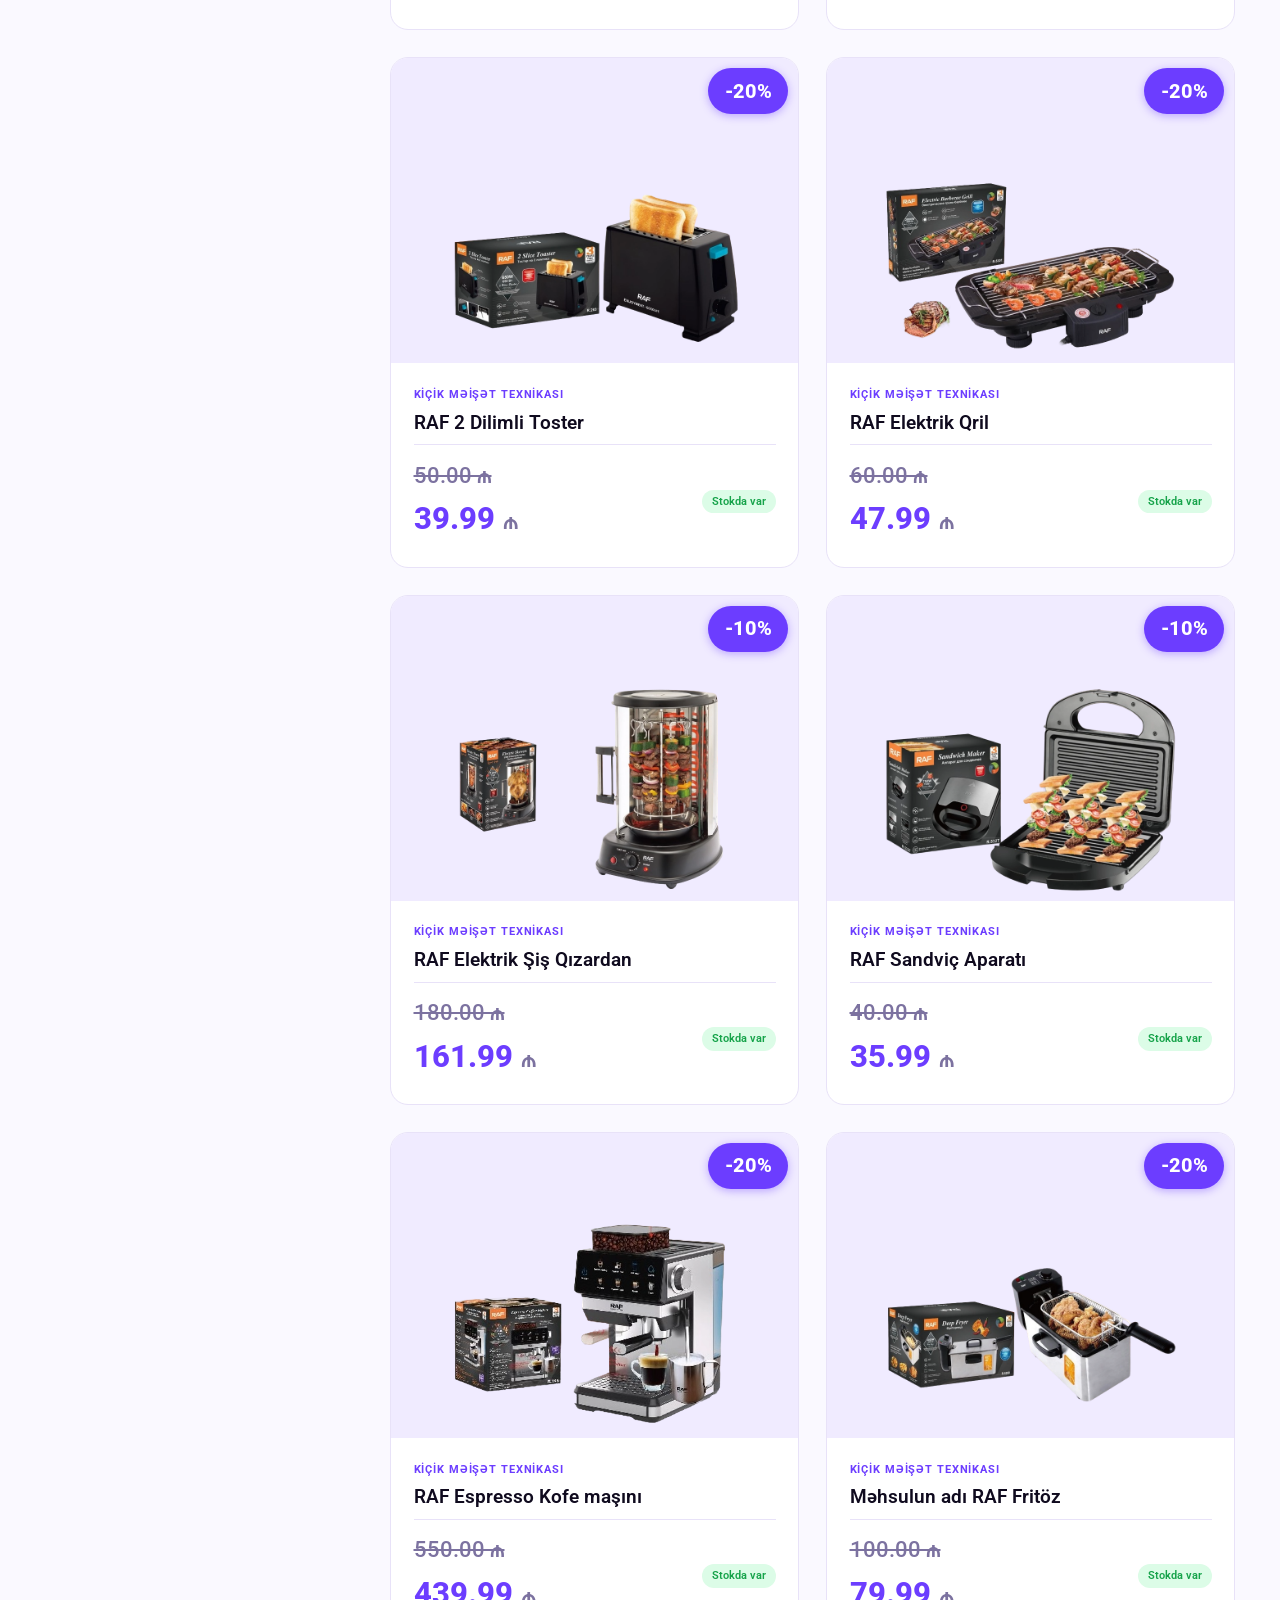
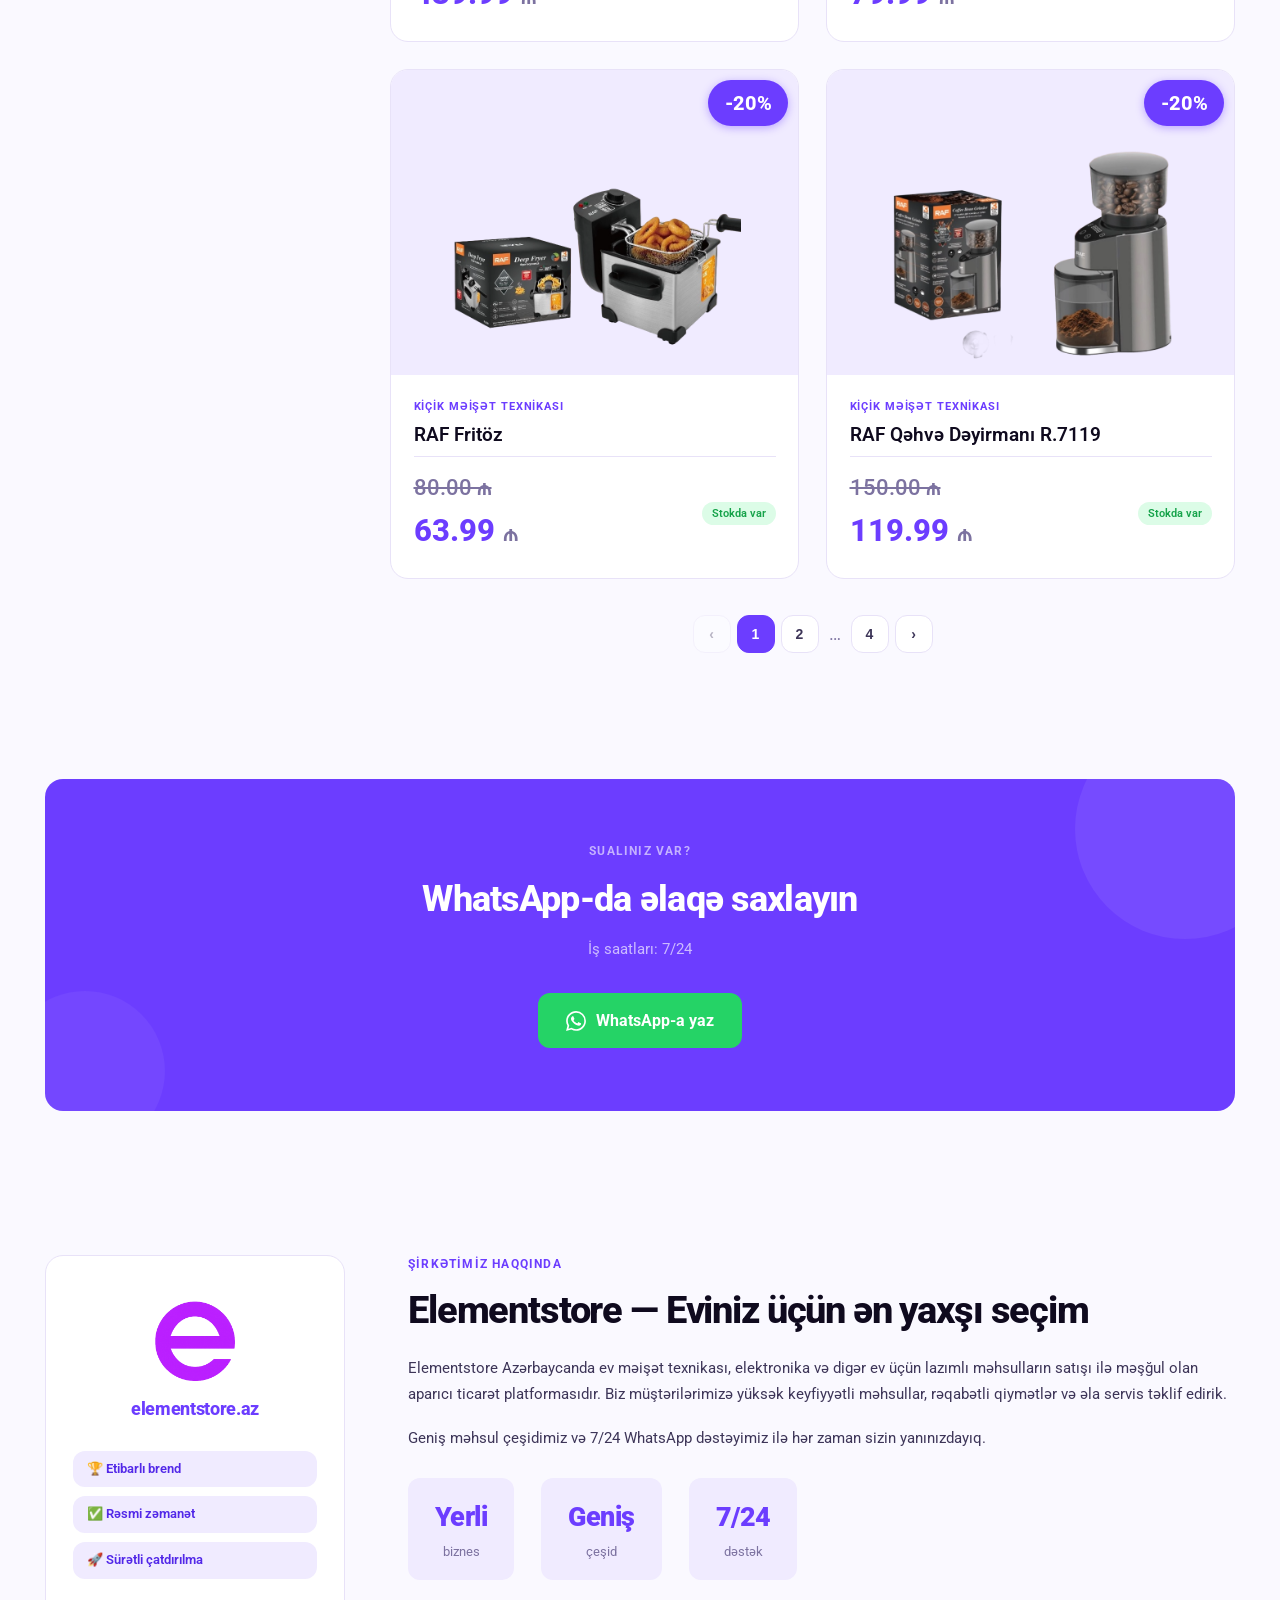
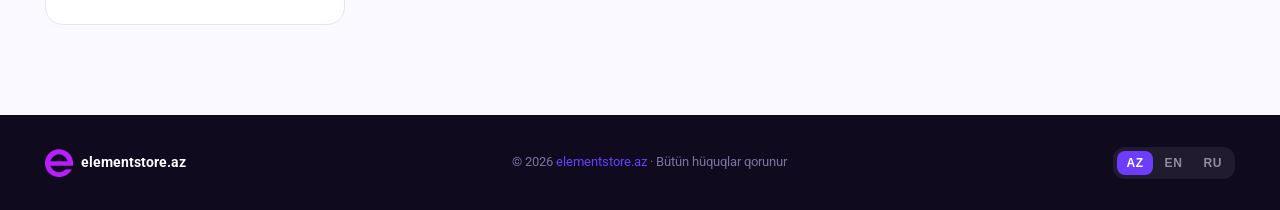
==== commit b685d972: "a" ====
--- a/index.html
+++ b/index.html
@@ -286,7 +286,7 @@
 
                         <!-- Products -->
                         <div class="catalog-main">
-                            <!-- Sort + brand filter toolbar -->
+                            <!-- Sort toolbar -->
                             <div class="catalog-toolbar">
                                 <div class="toolbar-group">
                                     <label
@@ -315,42 +315,6 @@
                                             data-i18n="sort_price_desc"
                                         >
                                             Qiymət: çoxdan aza
-                                        </option>
-                                    </select>
-                                </div>
-                                <div class="toolbar-group" id="subcatToolbarGroup" style="display: none">
-                                    <label
-                                        for="subcatSelect"
-                                        data-i18n="subcat_label"
-                                        >Alt-kateqoriya:</label
-                                    >
-                                    <select
-                                        id="subcatSelect"
-                                        class="toolbar-select"
-                                    >
-                                        <option
-                                            value="all"
-                                            data-i18n="all_subcats"
-                                        >
-                                            Hamısı
-                                        </option>
-                                    </select>
-                                </div>
-                                <div class="toolbar-group" id="brandToolbarGroup" style="display: none">
-                                    <label
-                                        for="brandSelect"
-                                        data-i18n="brand_label"
-                                        >Marka:</label
-                                    >
-                                    <select
-                                        id="brandSelect"
-                                        class="toolbar-select"
-                                    >
-                                        <option
-                                            value="all"
-                                            data-i18n="all_brands"
-                                        >
-                                            Bütün markalar
                                         </option>
                                     </select>
                                 </div>
--- a/css/style.css
+++ b/css/style.css
@@ -228,63 +228,12 @@
 .mobile-cat-btn--empty .cat-icon {
     opacity: 0.5;
 }
-/* ---- Mobile category row: category button + toggle arrow for the
-   brand sub-list (accordion, since hover flyouts don't work on touch) ---- */
 .mobile-cat-row {
     display: flex;
     align-items: center;
 }
 .mobile-cat-row .mobile-cat-btn {
     flex: 1;
-}
-.mobile-cat-toggle {
-    background: none;
-    border: none;
-    color: var(--ink-soft);
-    font-size: 12px;
-    padding: 0.7rem 1rem;
-    cursor: pointer;
-    transition: transform 0.15s;
-}
-.mobile-cat-toggle.open {
-    transform: rotate(180deg);
-}
-.mobile-cat-sublist {
-    list-style: none;
-    display: none;
-    padding: 0.25rem 0 0.5rem;
-    background: var(--bg);
-}
-.mobile-cat-sublist.open {
-    display: block;
-}
-.mobile-cat-sublist-link {
-    display: block;
-    width: 100%;
-    background: none;
-    border: none;
-    text-align: left;
-    font-size: 13px;
-    font-weight: 500;
-    color: var(--ink-mid);
-    padding: 0.5rem 1.25rem 0.5rem 2.75rem;
-    cursor: pointer;
-}
-.mobile-cat-sublist-link:hover,
-.mobile-cat-sublist-link.active {
-    color: var(--purple);
-    font-weight: 700;
-}
-.mobile-cat-subgroup {
-    padding-top: 0.15rem;
-}
-.mobile-cat-sublist-link--subcat {
-    font-weight: 700;
-    color: var(--ink);
-}
-.mobile-cat-sublist-link--brand {
-    font-size: 12px;
-    padding-left: 3.75rem;
 }
 
 /* ---- Language Switcher ---- */
@@ -478,6 +427,41 @@
 }
 .featured-grid::-webkit-scrollbar {
     display: none;
+}
+/* Edge fade — when a card is sliced by the container edge, fading it out
+   reads as "scroll for more" instead of looking like a layout bug. Same
+   fade width everywhere, so it stays symmetric at any viewport size. */
+.featured-grid.fade-right {
+    -webkit-mask-image: linear-gradient(
+        to right,
+        black calc(100% - 56px),
+        transparent 100%
+    );
+    mask-image: linear-gradient(
+        to right,
+        black calc(100% - 56px),
+        transparent 100%
+    );
+}
+.featured-grid.fade-left {
+    -webkit-mask-image: linear-gradient(to left, black calc(100% - 56px), transparent 100%);
+    mask-image: linear-gradient(to left, black calc(100% - 56px), transparent 100%);
+}
+.featured-grid.fade-left.fade-right {
+    -webkit-mask-image: linear-gradient(
+        to right,
+        transparent 0,
+        black 56px,
+        black calc(100% - 56px),
+        transparent 100%
+    );
+    mask-image: linear-gradient(
+        to right,
+        transparent 0,
+        black 56px,
+        black calc(100% - 56px),
+        transparent 100%
+    );
 }
 .featured-grid .product-card {
     border-color: var(--purple);
@@ -552,9 +536,6 @@
     padding: 1.25rem 0;
     position: sticky;
     top: 80px;
-    /* position:sticky creates its own stacking context, which otherwise
-       traps .cat-flyout's z-index locally — without this, the product
-       grid (painted later in DOM order) shows on top of the flyout. */
     z-index: 15;
     min-width: 300px;
 }
@@ -609,79 +590,6 @@
 .cat-icon {
     font-size: 17px;
     flex-shrink: 0;
-}
-
-/* ---- Desktop category mega-menu: hovering a category flies out its
-   brand shortcuts to the right, mirroring a classic e-commerce sidebar
-   mega-menu. Only categories that actually have brands get a flyout. ---- */
-.cat-item {
-    position: relative;
-}
-.cat-item.has-flyout:hover .cat-flyout,
-.cat-item.has-flyout:focus-within .cat-flyout {
-    display: block;
-}
-.cat-flyout {
-    display: none;
-    position: absolute;
-    top: 0;
-    left: 100%;
-    min-width: 220px;
-    max-height: 340px;
-    overflow-y: auto;
-    background: var(--white);
-    border: 1.5px solid var(--line);
-    border-radius: var(--radius);
-    box-shadow: 0 12px 28px rgba(15, 10, 30, 0.12);
-    padding: 0.5rem;
-    z-index: 20;
-}
-.cat-flyout-title {
-    font-size: 11px;
-    font-weight: 700;
-    letter-spacing: 0.06em;
-    text-transform: uppercase;
-    color: var(--ink-soft);
-    padding: 0.4rem 0.6rem;
-}
-.cat-flyout-list {
-    list-style: none;
-}
-.cat-flyout-link {
-    display: block;
-    width: 100%;
-    background: none;
-    border: none;
-    text-align: left;
-    font-size: 14px;
-    font-weight: 500;
-    color: var(--ink-mid);
-    padding: 0.5rem 0.6rem;
-    border-radius: var(--radius-sm);
-    cursor: pointer;
-}
-.cat-flyout-link:hover,
-.cat-flyout-link.active {
-    background: var(--purple-light);
-    color: var(--purple);
-}
-.cat-flyout-group {
-    margin-bottom: 0.2rem;
-}
-.cat-flyout-link--subcat {
-    font-weight: 700;
-    color: var(--ink);
-}
-.cat-flyout-brands {
-    list-style: none;
-    padding-left: 0.75rem;
-    border-left: 1.5px solid var(--line);
-    margin: 0.1rem 0 0.4rem 0.9rem;
-}
-.cat-flyout-brands .cat-flyout-link {
-    font-size: 13px;
-    font-weight: 400;
-    padding: 0.35rem 0.6rem;
 }
 
 /* ---- Mobile category trigger bar (hidden on desktop) ---- */
@@ -949,8 +857,25 @@
 }
 
 /* ---- Product detail ---- */
+.detail-back {
+    display: inline-flex;
+    align-items: center;
+    gap: 6px;
+    margin-top: 1.5rem;
+    font-size: 14px;
+    font-weight: 600;
+    color: var(--ink-mid);
+    text-decoration: none;
+    transition: color 0.15s;
+}
+.detail-back:hover {
+    color: var(--purple);
+}
+.detail-back svg {
+    flex-shrink: 0;
+}
 .product-detail {
-    padding: 2.5rem 0 4rem;
+    padding: 1.25rem 0 4rem;
 }
 .detail-inner {
     display: grid;
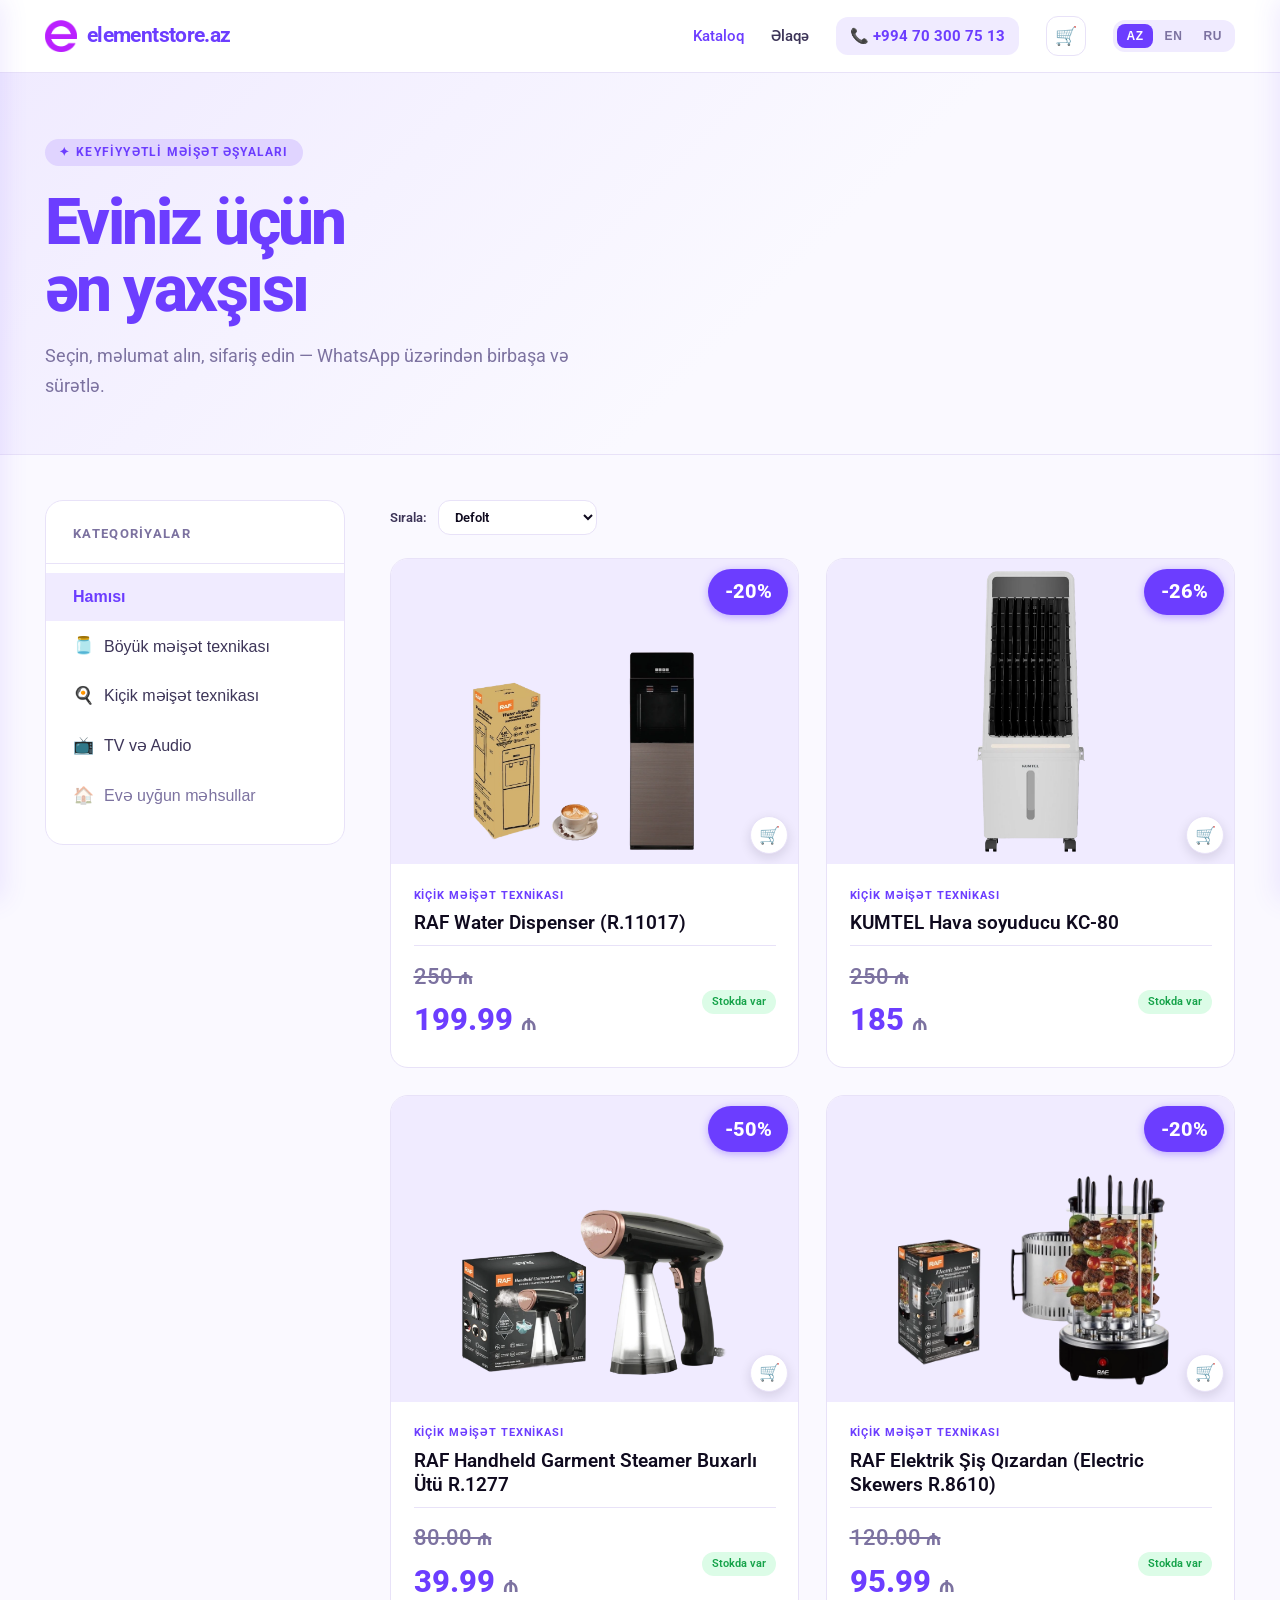
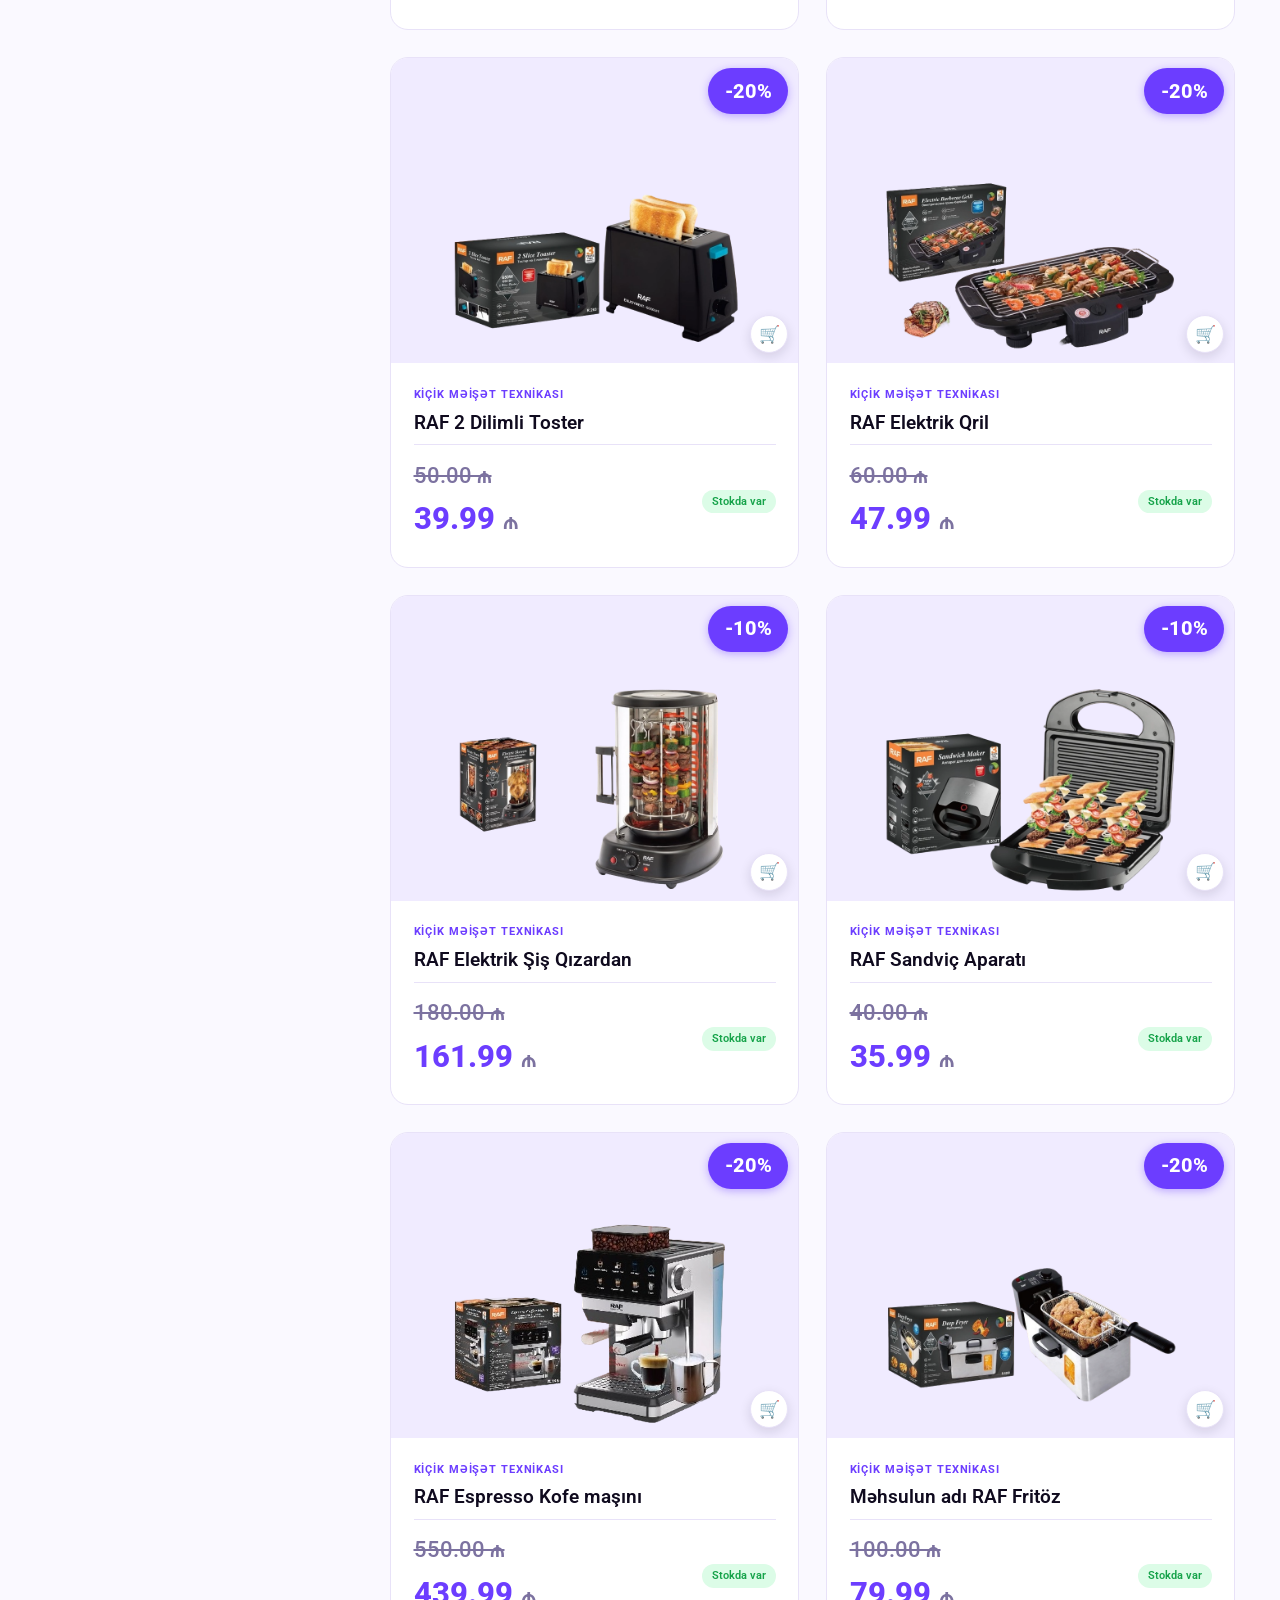
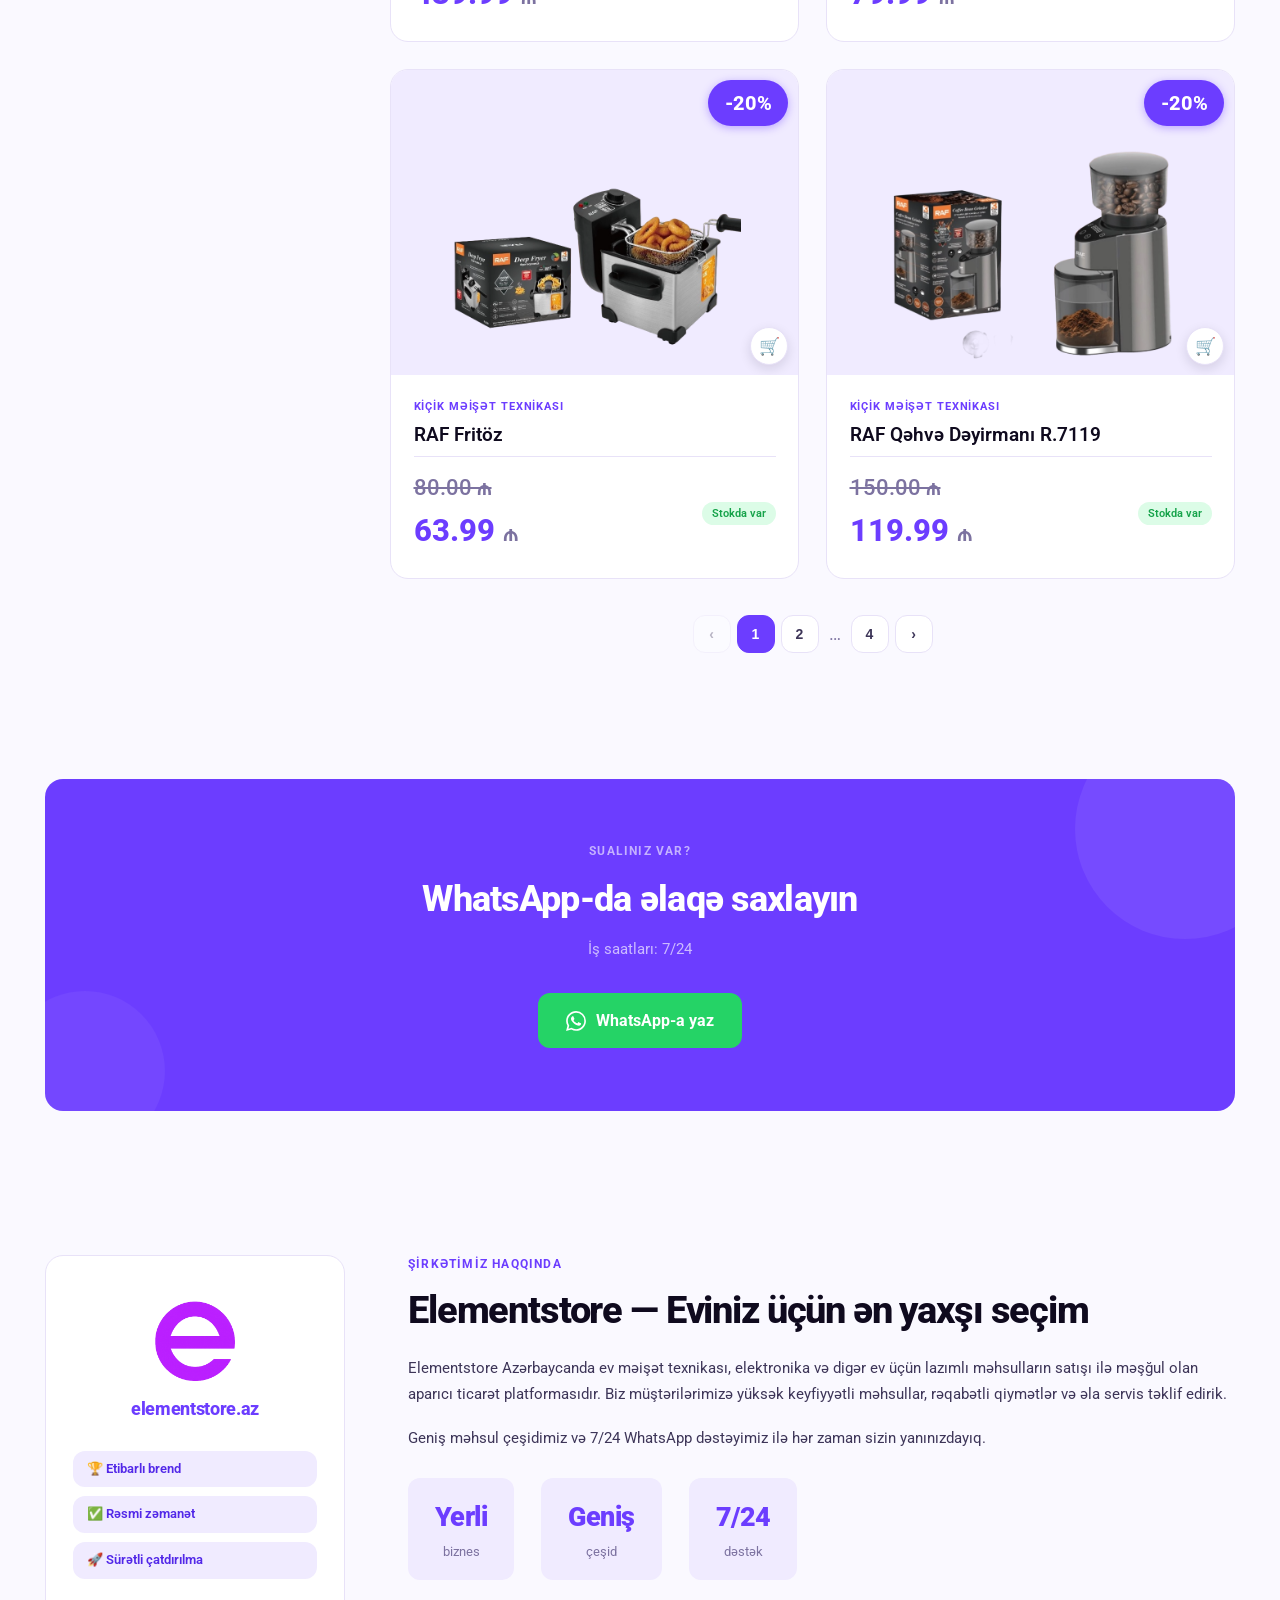
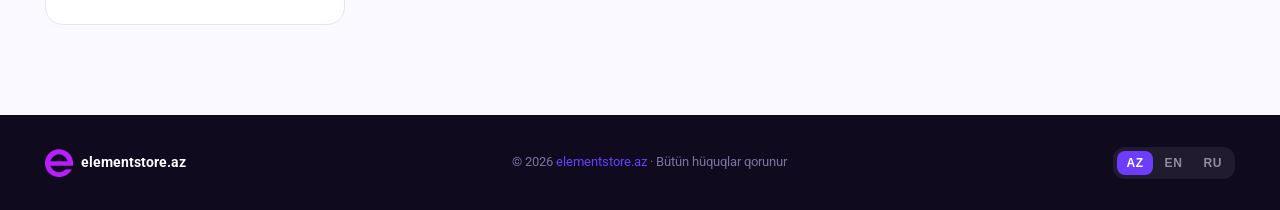
==== commit 2437dd31: "a" ====
--- a/index.html
+++ b/index.html
@@ -88,6 +88,14 @@
                         <a href="tel:+994703007513" class="nav-phone"
                             >📞 +994 70 300 75 13</a
                         >
+                        <button class="cart-btn" id="cartBtn" aria-label="Səbət">
+                            🛒
+                            <span
+                                class="cart-badge"
+                                style="display: none"
+                                >0</span
+                            >
+                        </button>
                         <!-- Language switcher -->
                         <div class="lang-switcher">
                             <button class="lang-btn active" data-lang="az">
@@ -128,6 +136,17 @@
                     </button>
                 </li>
             </ul>
+        </aside>
+
+        <!-- Cart drawer -->
+        <div class="cart-overlay" id="cartOverlay"></div>
+        <aside class="cart-drawer" id="cartDrawer">
+            <div class="cart-drawer-header">
+                <span data-i18n="cart_title">Səbət</span>
+                <button class="mobile-close-btn" id="cartClose">✕</button>
+            </div>
+            <div class="cart-drawer-body" id="cartBody"></div>
+            <div class="cart-drawer-footer" id="cartFooter"></div>
         </aside>
 
         <main>
@@ -518,6 +537,7 @@
         </footer>
 
         <script src="js/i18n.js"></script>
+        <script src="js/cart.js"></script>
         <script src="js/main.js"></script>
     </body>
 </html>
--- a/css/style.css
+++ b/css/style.css
@@ -30,12 +30,16 @@
     font-size: 18px;
 }
 
+html {
+    overflow-x: clip;
+}
 body {
     font-family: "Roboto", Arial, sans-serif;
     background: var(--bg);
     color: var(--ink);
     line-height: 1.6;
     min-height: 100vh;
+    overflow-x: clip;
 }
 
 .container {
@@ -67,6 +71,42 @@
 .logo-img {
     height: 32px;
     width: 32px;
+    animation: logo-hop-in 1.2s ease-in-out;
+}
+/* Three hops of decreasing size, arriving from the left and settling in
+   place — each hop is an up-arc (rise) followed by a landing (fall). */
+@keyframes logo-hop-in {
+    0% {
+        transform: translate(-150px, 0);
+        opacity: 0;
+    }
+    6% {
+        opacity: 1;
+    }
+    15% {
+        transform: translate(-100px, -40px);
+    }
+    25% {
+        transform: translate(-70px, 0);
+    }
+    38% {
+        transform: translate(-40px, -22px);
+    }
+    48% {
+        transform: translate(-20px, 0);
+    }
+    60% {
+        transform: translate(-8px, -10px);
+    }
+    70% {
+        transform: translate(0, 0);
+    }
+    80% {
+        transform: translate(0, -3px);
+    }
+    100% {
+        transform: translate(0, 0);
+    }
 }
 .logo-text {
     font-size: 21px;
@@ -108,6 +148,42 @@
 }
 .nav-phone:hover {
     background: var(--purple-mid);
+}
+
+/* ---- Cart button (header) ---- */
+.cart-btn {
+    position: relative;
+    display: flex;
+    align-items: center;
+    justify-content: center;
+    width: 40px;
+    height: 40px;
+    background: none;
+    border: 1.5px solid var(--line);
+    border-radius: var(--radius);
+    font-size: 18px;
+    cursor: pointer;
+    transition: background 0.15s, border-color 0.15s;
+    flex-shrink: 0;
+}
+.cart-btn:hover {
+    background: var(--purple-light);
+    border-color: var(--purple-mid);
+}
+.cart-badge {
+    position: absolute;
+    top: -6px;
+    right: -6px;
+    min-width: 18px;
+    height: 18px;
+    padding: 0 4px;
+    border-radius: 999px;
+    background: var(--purple);
+    color: #fff;
+    font-size: 11px;
+    font-weight: 700;
+    line-height: 18px;
+    text-align: center;
 }
 
 /* Mobile hamburger button (hidden on desktop) */
@@ -133,8 +209,9 @@
     background: var(--purple);
 }
 
-/* ---- Mobile sidebar overlay ---- */
-.mobile-overlay {
+/* ---- Mobile sidebar overlay (shared with the cart drawer) ---- */
+.mobile-overlay,
+.cart-overlay {
     display: none;
     position: fixed;
     inset: 0;
@@ -143,7 +220,8 @@
     opacity: 0;
     transition: opacity 0.25s;
 }
-.mobile-overlay.open {
+.mobile-overlay.open,
+.cart-overlay.open {
     display: block;
     opacity: 1;
 }
@@ -166,7 +244,29 @@
     transform: translateX(0);
 }
 
-.mobile-sidebar-header {
+/* Cart drawer mirrors the mobile category sidebar but slides in from the
+   right, which is the conventional side for a cart panel. */
+.cart-drawer {
+    position: fixed;
+    top: 0;
+    right: 0;
+    width: 340px;
+    max-width: 100%;
+    height: 100%;
+    background: var(--white);
+    z-index: 400;
+    transform: translateX(100%);
+    transition: transform 0.28s cubic-bezier(0.4, 0, 0.2, 1);
+    display: flex;
+    flex-direction: column;
+    box-shadow: -4px 0 24px rgba(108, 61, 255, 0.1);
+}
+.cart-drawer.open {
+    transform: translateX(0);
+}
+
+.mobile-sidebar-header,
+.cart-drawer-header {
     display: flex;
     align-items: center;
     justify-content: space-between;
@@ -234,6 +334,143 @@
 }
 .mobile-cat-row .mobile-cat-btn {
     flex: 1;
+}
+
+/* ---- Cart drawer body/footer ---- */
+.cart-drawer-body {
+    flex: 1;
+    overflow-y: auto;
+    padding: 0.5rem 1.25rem;
+}
+.cart-empty {
+    display: flex;
+    align-items: center;
+    justify-content: center;
+    height: 100%;
+    color: var(--ink-soft);
+    font-size: 14px;
+    text-align: center;
+}
+.cart-item {
+    display: flex;
+    gap: 0.75rem;
+    padding: 1rem 0;
+    border-bottom: 1px solid var(--line);
+}
+.cart-item-img {
+    width: 56px;
+    height: 56px;
+    flex-shrink: 0;
+    border-radius: var(--radius-sm);
+    background: var(--purple-light);
+    display: flex;
+    align-items: center;
+    justify-content: center;
+    overflow: hidden;
+}
+.cart-item-img img {
+    width: 100%;
+    height: 100%;
+    object-fit: contain;
+    padding: 4px;
+}
+.cart-item-img-placeholder {
+    font-size: 20px;
+}
+.cart-item-info {
+    flex: 1;
+    min-width: 0;
+}
+.cart-item-name {
+    font-size: 13.5px;
+    font-weight: 600;
+    color: var(--ink);
+    line-height: 1.3;
+    margin-bottom: 4px;
+    display: -webkit-box;
+    -webkit-line-clamp: 2;
+    -webkit-box-orient: vertical;
+    overflow: hidden;
+}
+.cart-item-price {
+    font-size: 12.5px;
+    color: var(--ink-soft);
+    margin-bottom: 6px;
+}
+.cart-item-qty {
+    display: inline-flex;
+    align-items: center;
+    gap: 10px;
+    border: 1.5px solid var(--line);
+    border-radius: var(--radius);
+    padding: 2px 10px;
+}
+.cart-qty-btn {
+    background: none;
+    border: none;
+    font-size: 15px;
+    font-weight: 700;
+    color: var(--purple);
+    cursor: pointer;
+    padding: 2px 4px;
+    line-height: 1;
+}
+.cart-item-qty span {
+    font-size: 13px;
+    font-weight: 600;
+    min-width: 14px;
+    text-align: center;
+}
+.cart-item-side {
+    display: flex;
+    flex-direction: column;
+    align-items: flex-end;
+    justify-content: space-between;
+}
+.cart-item-total {
+    font-size: 13.5px;
+    font-weight: 700;
+    color: var(--purple);
+    white-space: nowrap;
+}
+.cart-item-remove {
+    background: none;
+    border: none;
+    color: var(--ink-soft);
+    font-size: 13px;
+    cursor: pointer;
+    padding: 4px;
+    transition: color 0.15s;
+}
+.cart-item-remove:hover {
+    color: #dc2626;
+}
+.cart-drawer-footer {
+    padding: 1rem 1.25rem 1.25rem;
+    border-top: 1px solid var(--line);
+}
+.cart-total-row {
+    display: flex;
+    align-items: center;
+    justify-content: space-between;
+    margin-bottom: 0.85rem;
+}
+.cart-total-amount {
+    font-size: 16px;
+    font-weight: 800;
+    color: var(--ink);
+}
+.cart-clear-btn {
+    background: none;
+    border: none;
+    color: var(--ink-soft);
+    font-size: 12.5px;
+    text-decoration: underline;
+    cursor: pointer;
+    padding: 0;
+}
+.cart-clear-btn:hover {
+    color: #dc2626;
 }
 
 /* ---- Language Switcher ---- */
@@ -817,6 +1054,34 @@
     box-shadow: 0 2px 8px rgba(108, 61, 255, 0.4);
     z-index: 2;
 }
+.card-cart-btn {
+    position: absolute;
+    bottom: 10px;
+    right: 10px;
+    width: 38px;
+    height: 38px;
+    border-radius: 50%;
+    background: var(--white);
+    border: 1.5px solid var(--line);
+    display: flex;
+    align-items: center;
+    justify-content: center;
+    font-size: 17px;
+    cursor: pointer;
+    box-shadow: 0 4px 12px rgba(15, 10, 30, 0.12);
+    transition:
+        background 0.15s,
+        transform 0.15s;
+    z-index: 2;
+}
+.card-cart-btn:hover {
+    background: var(--purple-light);
+    transform: scale(1.08);
+}
+.card-cart-btn:disabled {
+    opacity: 0.4;
+    cursor: not-allowed;
+}
 .stock-badge {
     font-size: 11px;
     font-weight: 600;
@@ -1034,6 +1299,32 @@
     background: #9ca3af;
     cursor: not-allowed;
     pointer-events: none;
+}
+
+.btn-cart-add {
+    display: inline-flex;
+    align-items: center;
+    justify-content: center;
+    gap: 10px;
+    background: var(--purple-light);
+    color: var(--purple);
+    font-size: 16px;
+    font-weight: 700;
+    padding: 15px 28px;
+    border-radius: var(--radius);
+    border: none;
+    cursor: pointer;
+    transition: background 0.15s;
+    width: 100%;
+    margin-bottom: 0.75rem;
+}
+.btn-cart-add:hover {
+    background: var(--purple-mid);
+}
+.btn-cart-add:disabled {
+    background: #f1f1f4;
+    color: #9ca3af;
+    cursor: not-allowed;
 }
 
 /* ---- About Section ---- */
@@ -1319,6 +1610,17 @@
     .nav-hide-mobile {
         display: none;
     }
+    .header-nav {
+        gap: 0.4rem;
+    }
+    .cart-btn {
+        width: 34px;
+        height: 34px;
+        font-size: 15px;
+    }
+    .nav-link {
+        font-size: 13px;
+    }
 }
 
 @media (max-width: 680px) {
@@ -1386,3 +1688,30 @@
         grid-template-columns: 1fr;
     }
 }
+
+/* ---- Toast (cart confirmations etc.) ---- */
+.shop-toast {
+    position: fixed;
+    bottom: 1.5rem;
+    left: 50%;
+    transform: translate(-50%, 8px);
+    max-width: min(360px, calc(100vw - 3rem));
+    background: var(--ink);
+    color: #fff;
+    font-size: 14px;
+    font-weight: 600;
+    line-height: 1.4;
+    padding: 12px 22px;
+    border-radius: var(--radius);
+    box-shadow: 0 8px 24px rgba(15, 10, 30, 0.25);
+    opacity: 0;
+    transition:
+        opacity 0.2s,
+        transform 0.2s;
+    pointer-events: none;
+    z-index: 500;
+}
+.shop-toast.show {
+    opacity: 1;
+    transform: translate(-50%, 0);
+}
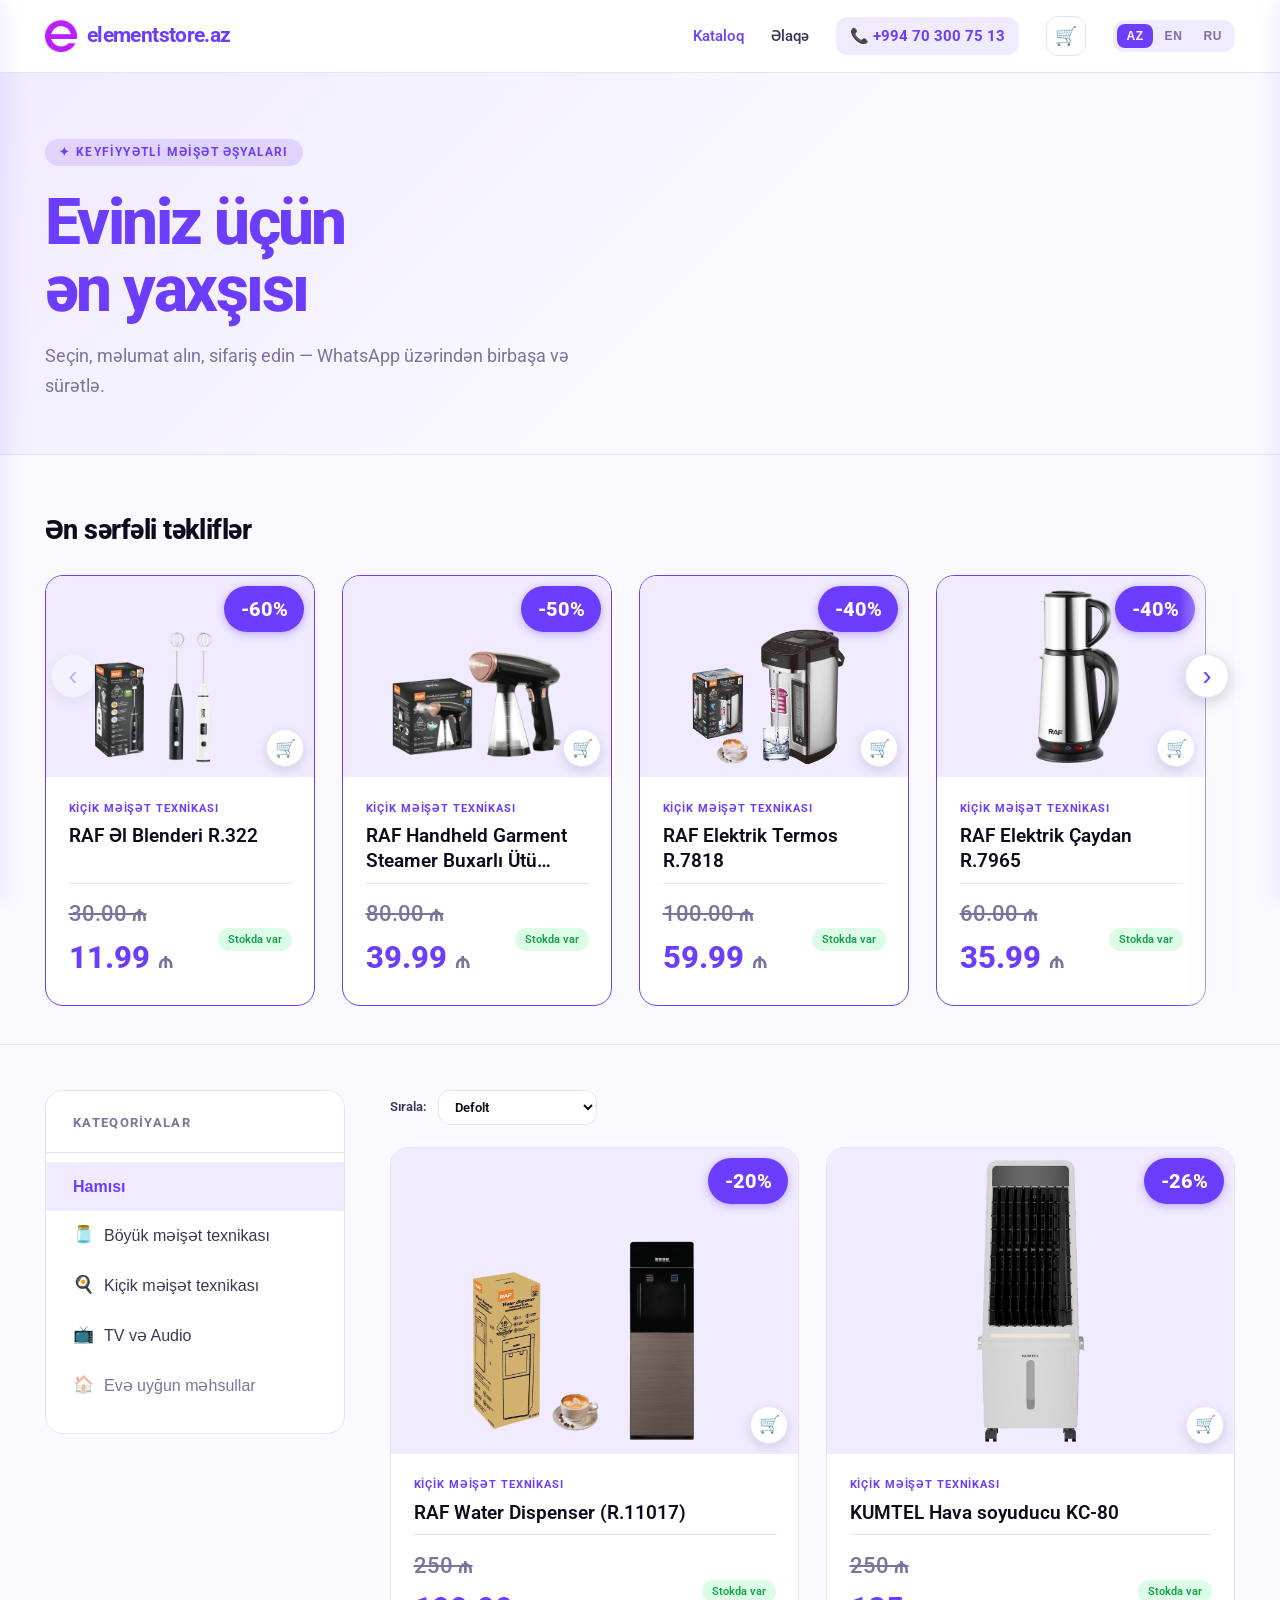
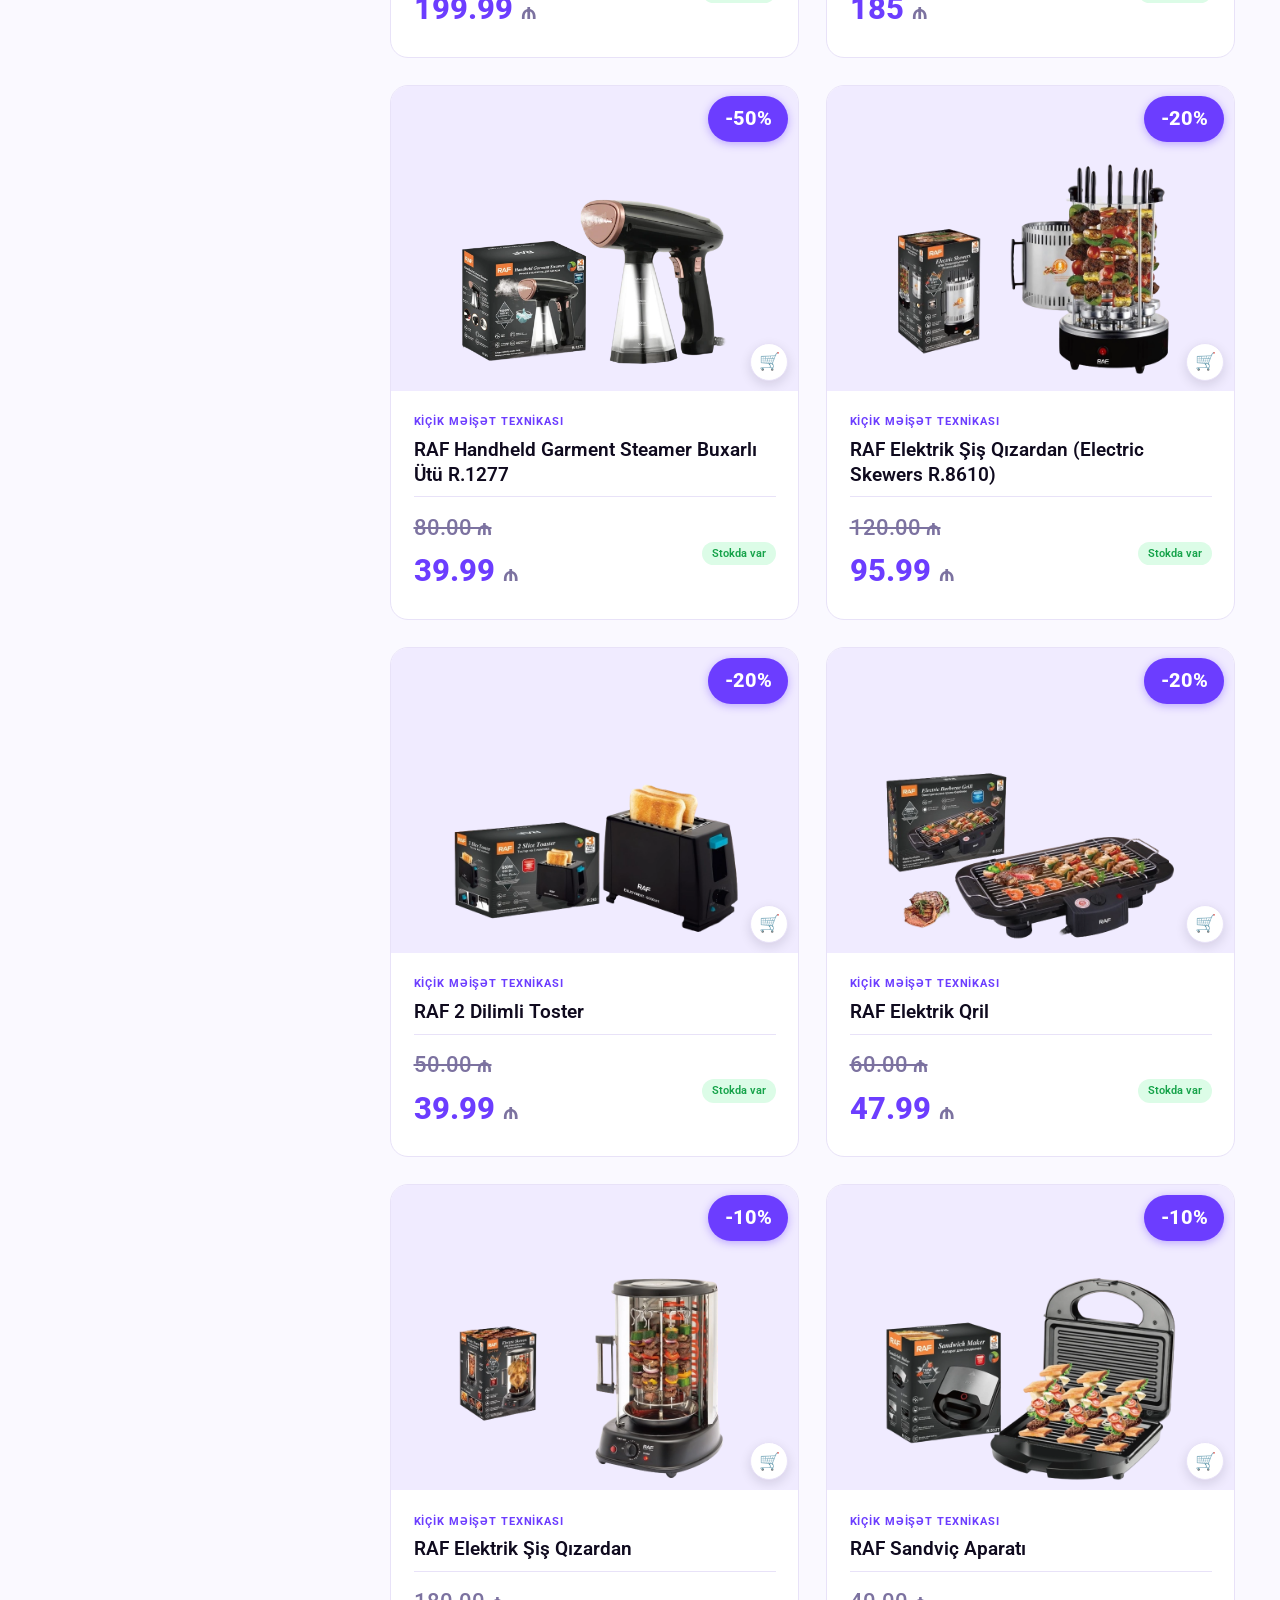
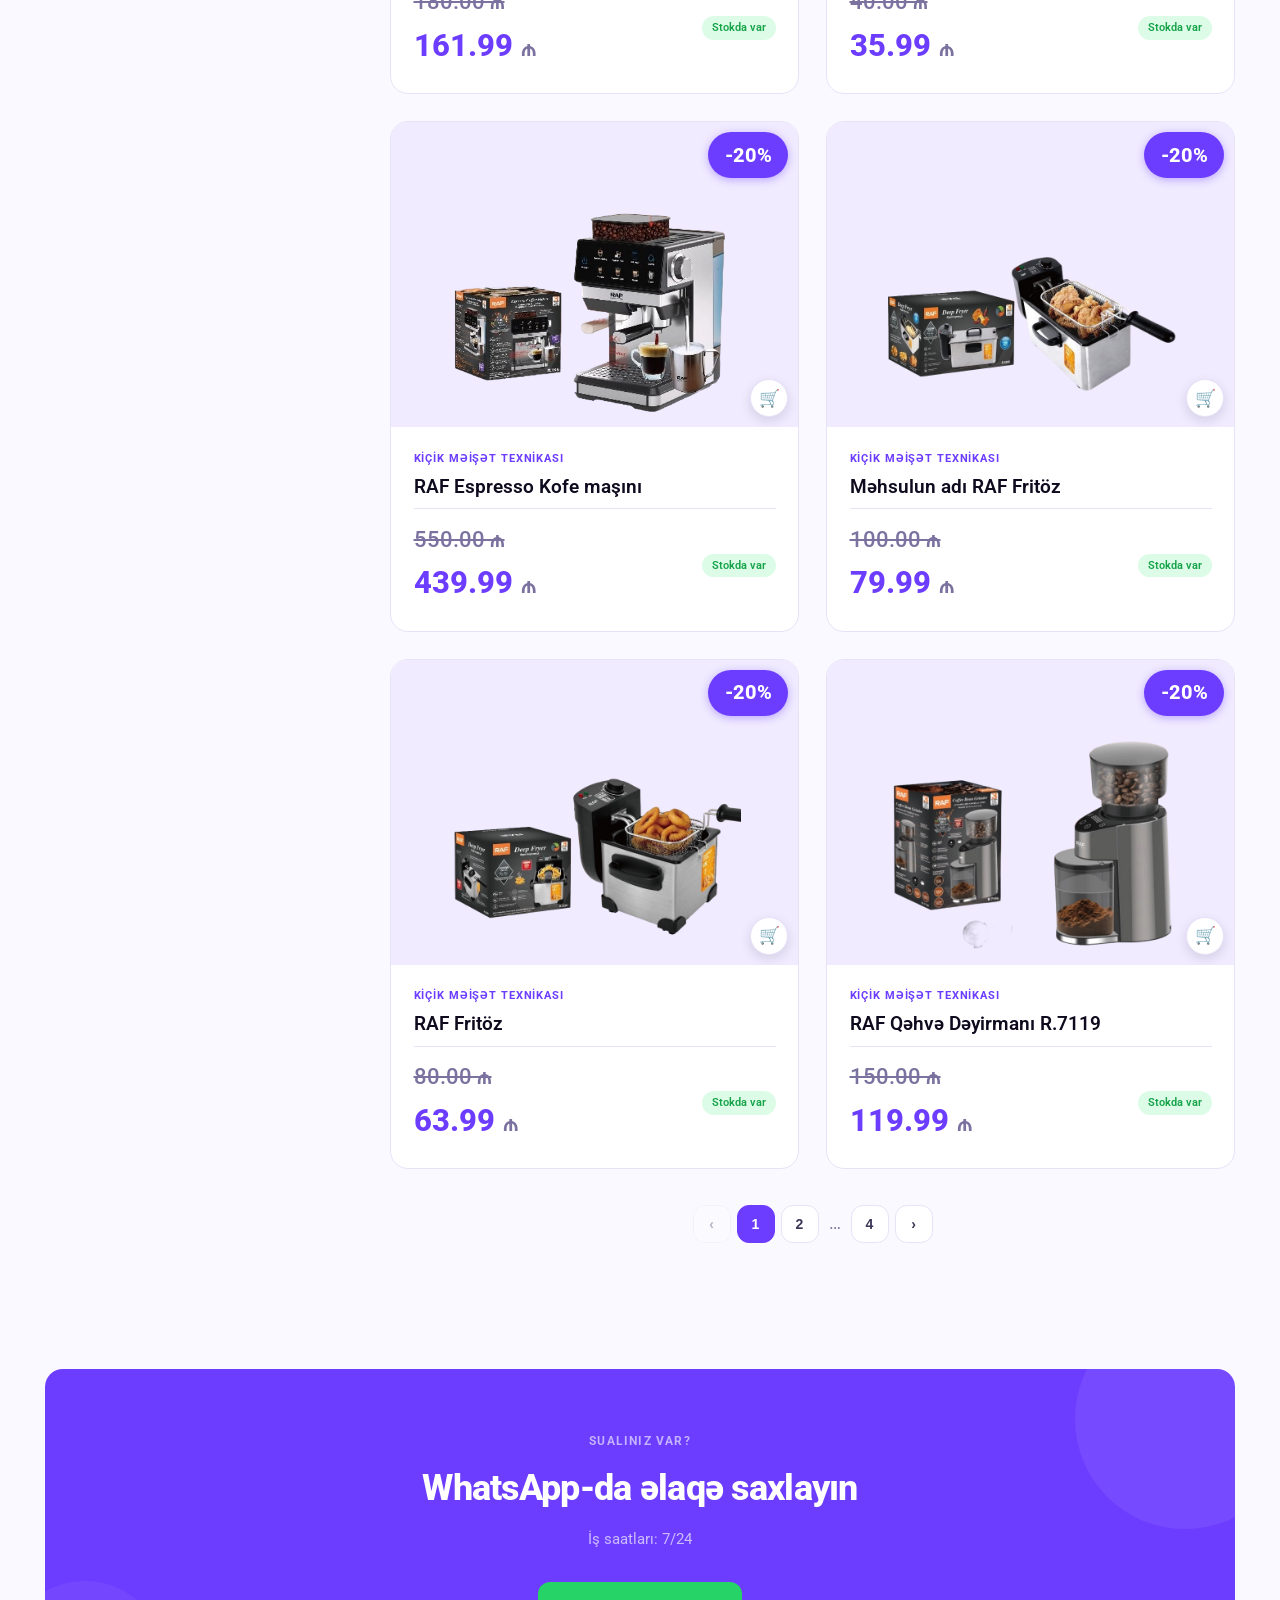
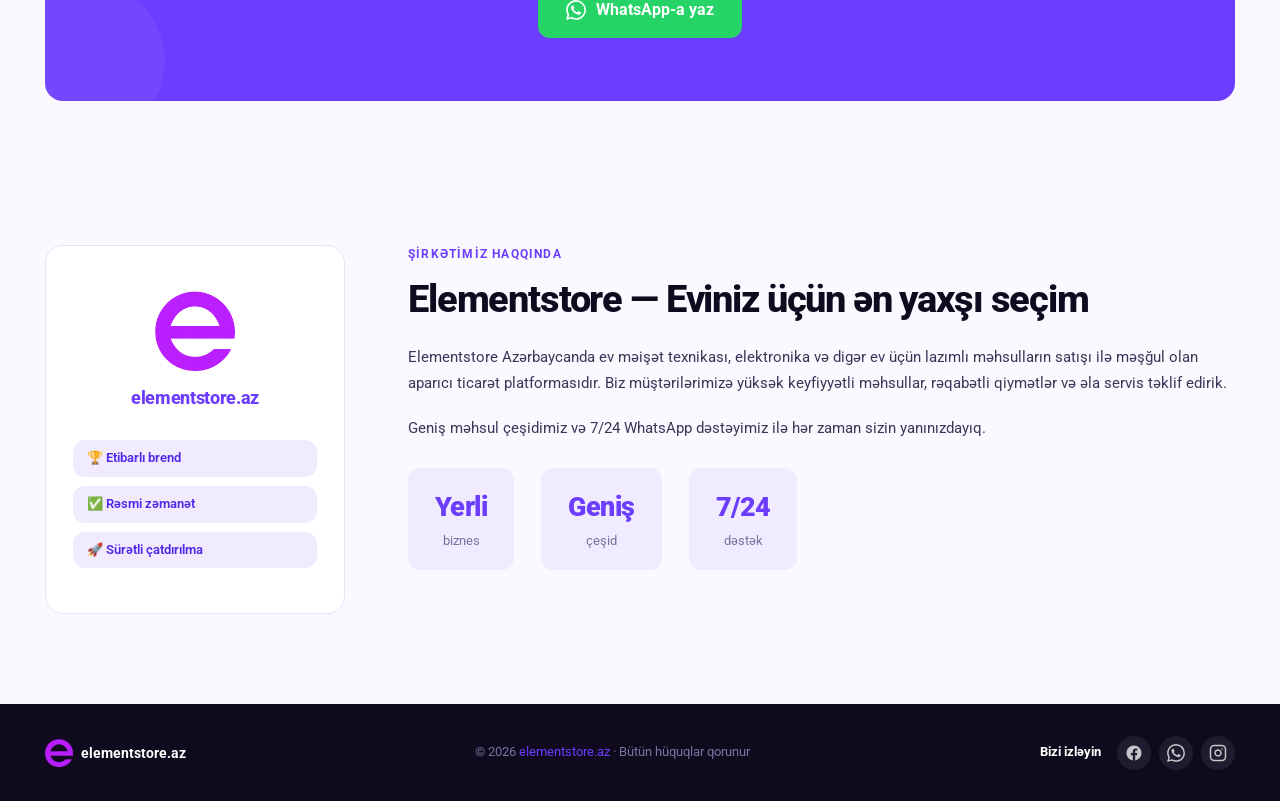
==== commit ff0eb5f8: "a" ====
--- a/index.html
+++ b/index.html
@@ -525,12 +525,79 @@
                             >Bütün hüquqlar qorunur</span
                         >
                     </p>
-                    <div class="footer-lang">
-                        <button class="lang-btn active" data-lang="az">
-                            AZ
-                        </button>
-                        <button class="lang-btn" data-lang="en">EN</button>
-                        <button class="lang-btn" data-lang="ru">RU</button>
+                    <div class="footer-social">
+                        <span class="footer-social-title" data-i18n="follow_us"
+                            >Bizi izləyin</span
+                        >
+                        <div class="footer-social-icons">
+                            <a
+                                href="#"
+                                target="_blank"
+                                rel="noopener"
+                                class="footer-social-icon"
+                                aria-label="Facebook"
+                            >
+                                <svg
+                                    width="18"
+                                    height="18"
+                                    viewBox="0 0 24 24"
+                                    fill="currentColor"
+                                >
+                                    <path
+                                        d="M22 12.07C22 6.48 17.52 2 12 2S2 6.48 2 12.07c0 5 3.66 9.15 8.44 9.93v-7.03H7.9v-2.9h2.54V9.85c0-2.51 1.49-3.89 3.77-3.89 1.09 0 2.24.2 2.24.2v2.46h-1.26c-1.24 0-1.63.77-1.63 1.56v1.88h2.78l-.45 2.9h-2.33V22c4.78-.78 8.44-4.93 8.44-9.93z"
+                                    />
+                                </svg>
+                            </a>
+                            <a
+                                href="https://wa.me/994703007513"
+                                target="_blank"
+                                rel="noopener"
+                                class="footer-social-icon"
+                                aria-label="WhatsApp"
+                            >
+                                <svg
+                                    width="18"
+                                    height="18"
+                                    viewBox="0 0 24 24"
+                                    fill="currentColor"
+                                >
+                                    <path
+                                        d="M17.472 14.382c-.297-.149-1.758-.867-2.03-.967-.273-.099-.471-.148-.67.15-.197.297-.767.966-.94 1.164-.173.199-.347.223-.644.075-.297-.15-1.255-.463-2.39-1.475-.883-.788-1.48-1.761-1.653-2.059-.173-.297-.018-.458.13-.606.134-.133.298-.347.446-.52.149-.174.198-.298.298-.497.099-.198.05-.371-.025-.52-.075-.149-.669-1.612-.916-2.207-.242-.579-.487-.5-.669-.51-.173-.008-.371-.01-.57-.01-.198 0-.52.074-.792.372-.272.297-1.04 1.016-1.04 2.479 0 1.462 1.065 2.875 1.213 3.074.149.198 2.096 3.2 5.077 4.487.709.306 1.262.489 1.694.625.712.227 1.36.195 1.871.118.571-.085 1.758-.719 2.006-1.413.248-.694.248-1.289.173-1.413-.074-.124-.272-.198-.57-.347m-5.421 7.403h-.004a9.87 9.87 0 01-5.031-1.378l-.361-.214-3.741.982.998-3.648-.235-.374a9.86 9.86 0 01-1.51-5.26c.001-5.45 4.436-9.884 9.888-9.884 2.64 0 5.122 1.03 6.988 2.898a9.825 9.825 0 012.893 6.994c-.003 5.45-4.437 9.884-9.885 9.884m8.413-18.297A11.815 11.815 0 0012.05 0C5.495 0 .16 5.335.157 11.892c0 2.096.547 4.142 1.588 5.945L.057 24l6.305-1.654a11.882 11.882 0 005.683 1.448h.005c6.554 0 11.89-5.335 11.893-11.893a11.821 11.821 0 00-3.48-8.413z"
+                                    />
+                                </svg>
+                            </a>
+                            <a
+                                href="#"
+                                target="_blank"
+                                rel="noopener"
+                                class="footer-social-icon"
+                                aria-label="Instagram"
+                            >
+                                <svg
+                                    width="18"
+                                    height="18"
+                                    viewBox="0 0 24 24"
+                                    fill="none"
+                                    stroke="currentColor"
+                                    stroke-width="2"
+                                    stroke-linecap="round"
+                                    stroke-linejoin="round"
+                                >
+                                    <rect
+                                        x="2"
+                                        y="2"
+                                        width="20"
+                                        height="20"
+                                        rx="5"
+                                        ry="5"
+                                    />
+                                    <path
+                                        d="M16 11.37A4 4 0 1 1 12.63 8 4 4 0 0 1 16 11.37z"
+                                    />
+                                    <line x1="17.5" y1="6.5" x2="17.51" y2="6.5" />
+                                </svg>
+                            </a>
+                        </div>
                     </div>
                 </div>
             </div>
--- a/css/style.css
+++ b/css/style.css
@@ -756,6 +756,10 @@
 /* ---- Catalog section ---- */
 .catalog-section {
     padding: 2.5rem 0 4rem;
+    /* The sticky header would otherwise cover the top of this section
+       (including the sort/category row) whenever something scrolls it
+       into view — this reserves space for the header above it. */
+    scroll-margin-top: 80px;
 }
 
 .catalog-layout {
@@ -1017,14 +1021,20 @@
     display: flex;
     align-items: center;
     justify-content: space-between;
+    flex-wrap: nowrap;
+    gap: 0.5rem;
     border-top: 1px solid var(--line);
     padding-top: 0.75rem;
     margin-top: auto;
 }
+.product-price-block {
+    min-width: 0;
+}
 .product-price {
     font-size: 1.725rem;
     font-weight: 800;
     color: var(--purple);
+    white-space: nowrap;
 }
 .product-price span {
     font-size: 1.275rem;
@@ -1038,6 +1048,7 @@
     color: var(--ink-soft);
     text-decoration: line-through;
     margin-bottom: 1px;
+    white-space: nowrap;
 }
 /* Discount ribbon — sits on the image itself (top-right corner) instead of
    competing for space in the card's price/stock row. */
@@ -1087,6 +1098,8 @@
     font-weight: 600;
     padding: 3px 10px;
     border-radius: 20px;
+    white-space: nowrap;
+    flex-shrink: 0;
 }
 .stock-badge.in {
     background: var(--green-bg);
@@ -1522,22 +1535,36 @@
     color: var(--purple);
     text-decoration: none;
 }
-.footer-lang {
-    display: flex;
-    align-items: center;
-    gap: 3px;
+.footer-social {
+    display: flex;
+    align-items: center;
+    gap: 0.9rem;
+}
+.footer-social-title {
+    font-size: 13px;
+    font-weight: 700;
+    color: var(--white);
+    white-space: nowrap;
+}
+.footer-social-icons {
+    display: flex;
+    align-items: center;
+    gap: 8px;
+}
+.footer-social-icon {
+    display: flex;
+    align-items: center;
+    justify-content: center;
+    width: 34px;
+    height: 34px;
+    border-radius: 50%;
     background: rgba(255, 255, 255, 0.07);
-    border-radius: var(--radius);
-    padding: 4px;
-}
-.footer-lang .lang-btn {
-    color: rgba(255, 255, 255, 0.5);
-}
-.footer-lang .lang-btn:hover {
-    color: var(--white);
-    background: rgba(255, 255, 255, 0.12);
-}
-.footer-lang .lang-btn.active {
+    color: rgba(255, 255, 255, 0.75);
+    transition:
+        background 0.15s,
+        color 0.15s;
+}
+.footer-social-icon:hover {
     background: var(--purple);
     color: var(--white);
 }
@@ -1583,8 +1610,38 @@
     .cat-sidebar {
         display: none;
     }
+    .catalog-main {
+        display: flex;
+        flex-wrap: wrap;
+        align-items: center;
+        gap: 0.75rem;
+    }
+    .catalog-toolbar {
+        margin-bottom: 0;
+    }
     .mobile-cat-trigger-bar {
         display: flex;
+        margin-bottom: 0;
+        margin-left: auto;
+        gap: 0.4rem;
+        max-width: 100%;
+    }
+    .mobile-cat-trigger {
+        padding: 8px 12px;
+        flex-shrink: 0;
+    }
+    .mobile-cat-trigger span {
+        display: none;
+    }
+    .active-cat-label {
+        overflow: hidden;
+        text-overflow: ellipsis;
+        white-space: nowrap;
+        min-width: 0;
+    }
+    .product-grid,
+    .pagination {
+        flex: 1 1 100%;
     }
     .mobile-menu-btn {
         display: flex;
@@ -1593,15 +1650,15 @@
         display: none;
     }
     .logo-text {
-        display: none;
+        font-size: 15px;
     }
     .logo-img {
-        height: 48px;
-        width: 48px;
+        height: 30px;
+        width: 30px;
     }
     .header-inner {
         height: 60px;
-        padding: 0 14px;
+        padding: 0 10px;
     }
     .site-header .container {
         padding: 0;
@@ -1610,16 +1667,27 @@
     .nav-hide-mobile {
         display: none;
     }
+    .nav-link {
+        display: none;
+    }
     .header-nav {
-        gap: 0.4rem;
+        gap: 0.2rem;
     }
     .cart-btn {
-        width: 34px;
-        height: 34px;
-        font-size: 15px;
-    }
-    .nav-link {
-        font-size: 13px;
+        width: 32px;
+        height: 32px;
+        font-size: 14px;
+    }
+    .logo {
+        gap: 6px;
+    }
+    .lang-switcher {
+        gap: 2px;
+        padding: 3px;
+    }
+    .lang-btn {
+        font-size: 11px;
+        padding: 4px 6px;
     }
 }
 
@@ -1641,6 +1709,9 @@
         text-align: center;
     }
     .footer-logo {
+        justify-content: center;
+    }
+    .footer-social {
         justify-content: center;
     }
 }
@@ -1670,7 +1741,18 @@
         overflow: hidden;
     }
     .product-price {
-        font-size: 1.5rem;
+        font-size: 1.15rem;
+    }
+    .product-price span {
+        font-size: 0.85rem;
+    }
+    .product-price-old {
+        font-size: 0.8rem;
+    }
+    .discount-ribbon {
+        font-size: 14px;
+        padding: 5px 12px;
+        border-radius: 22px;
     }
     .stock-badge {
         font-size: 10px;
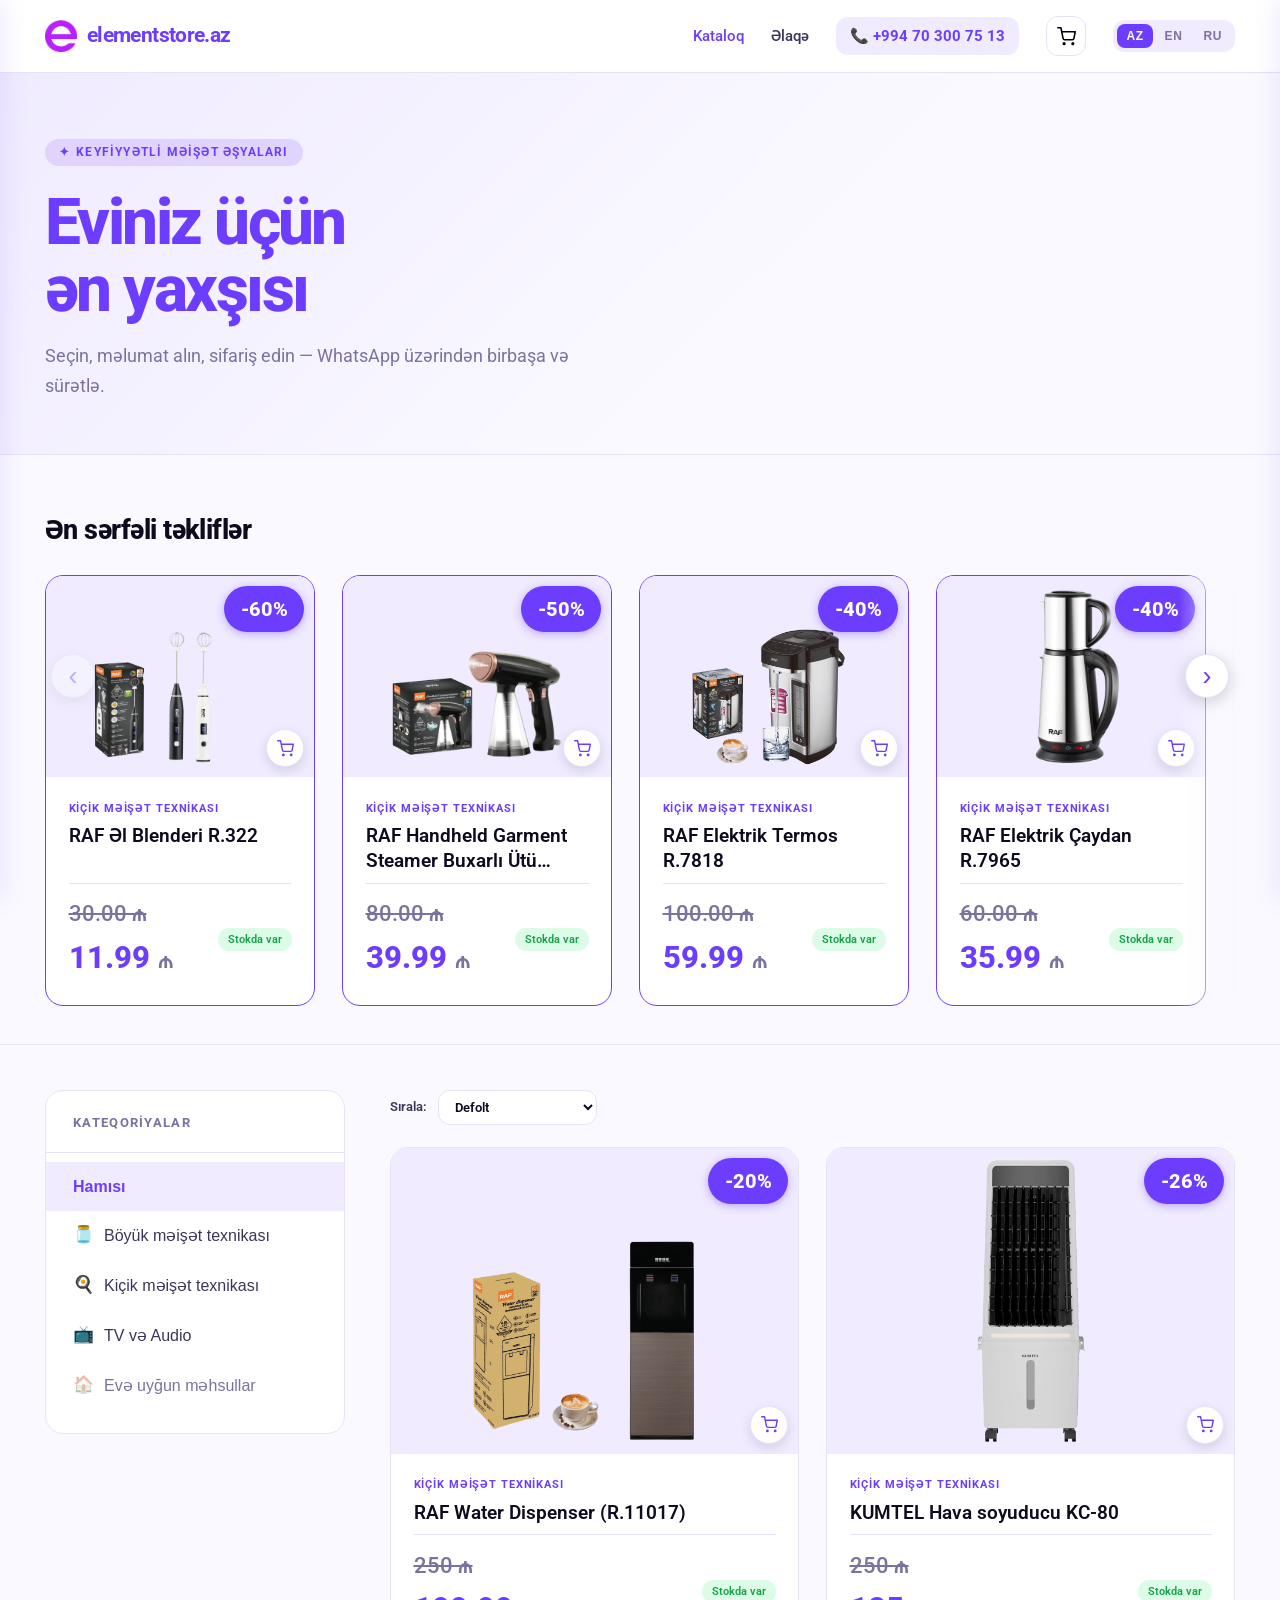
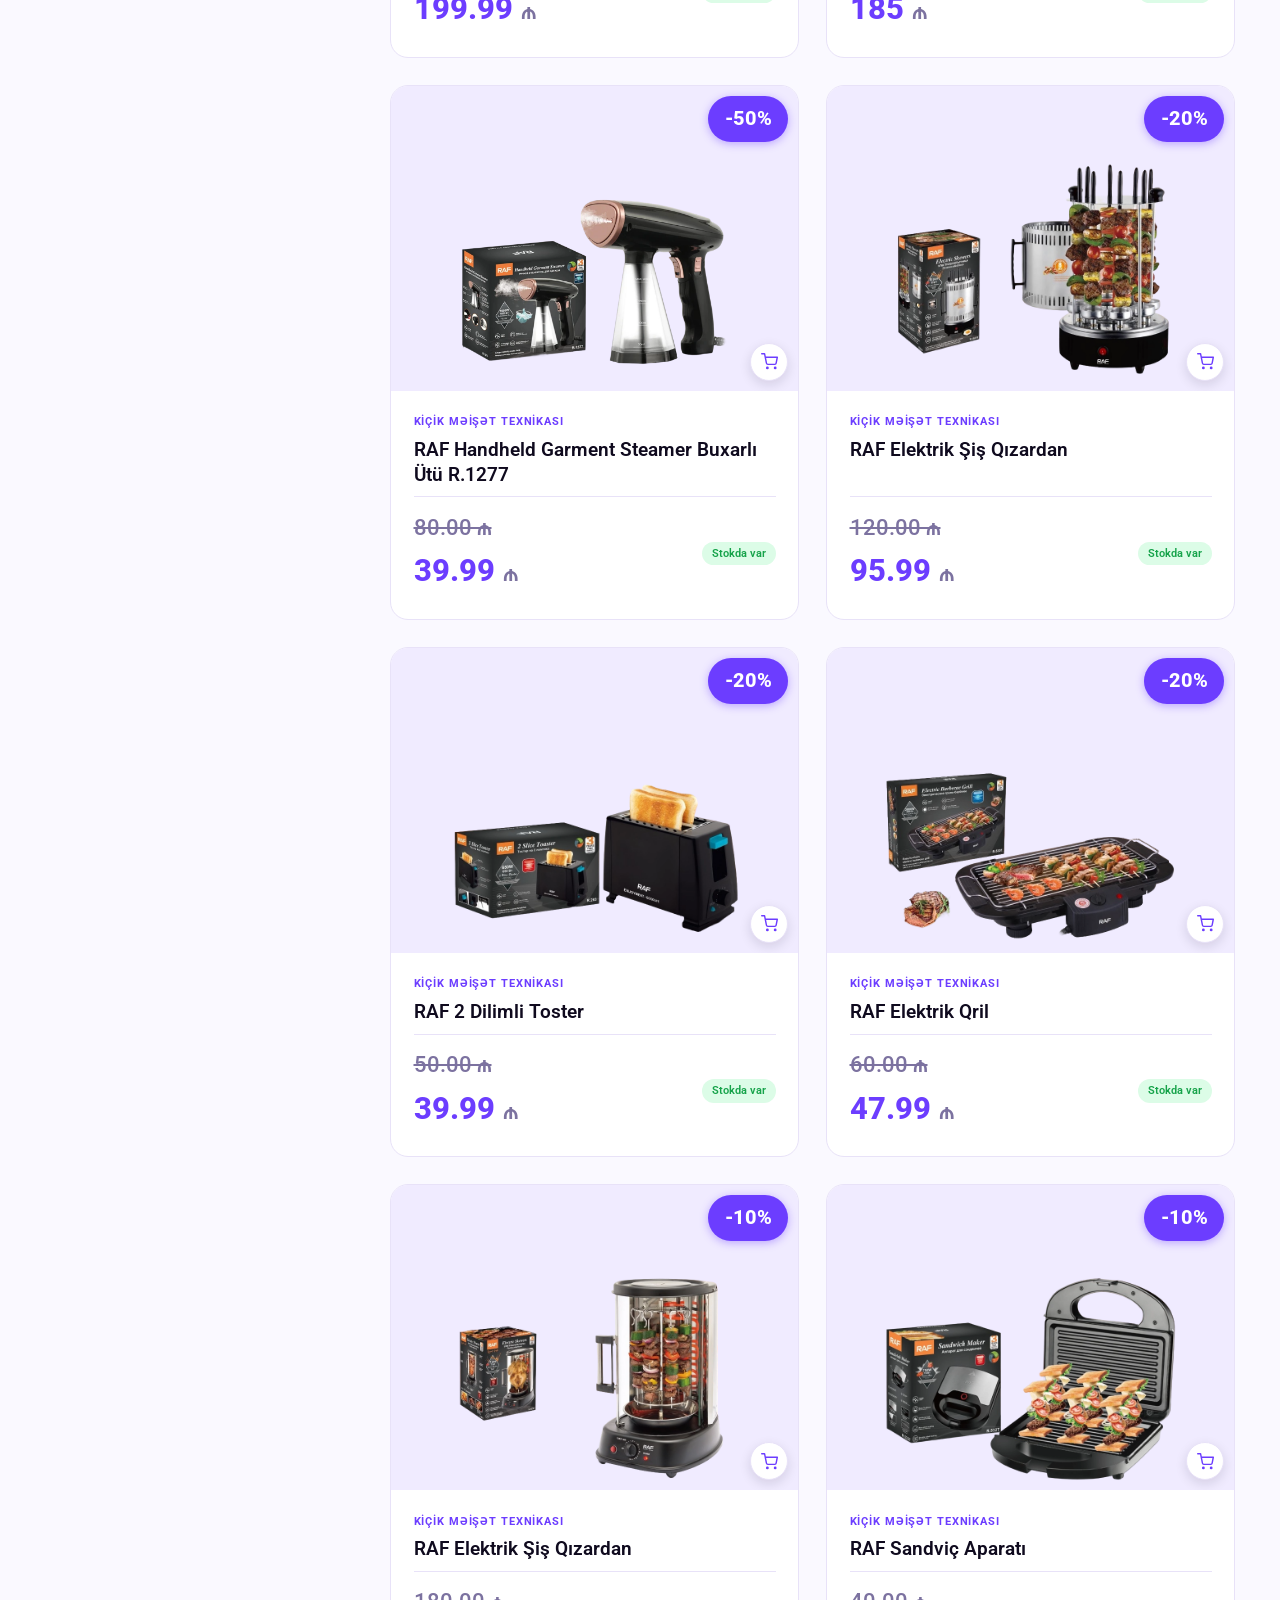
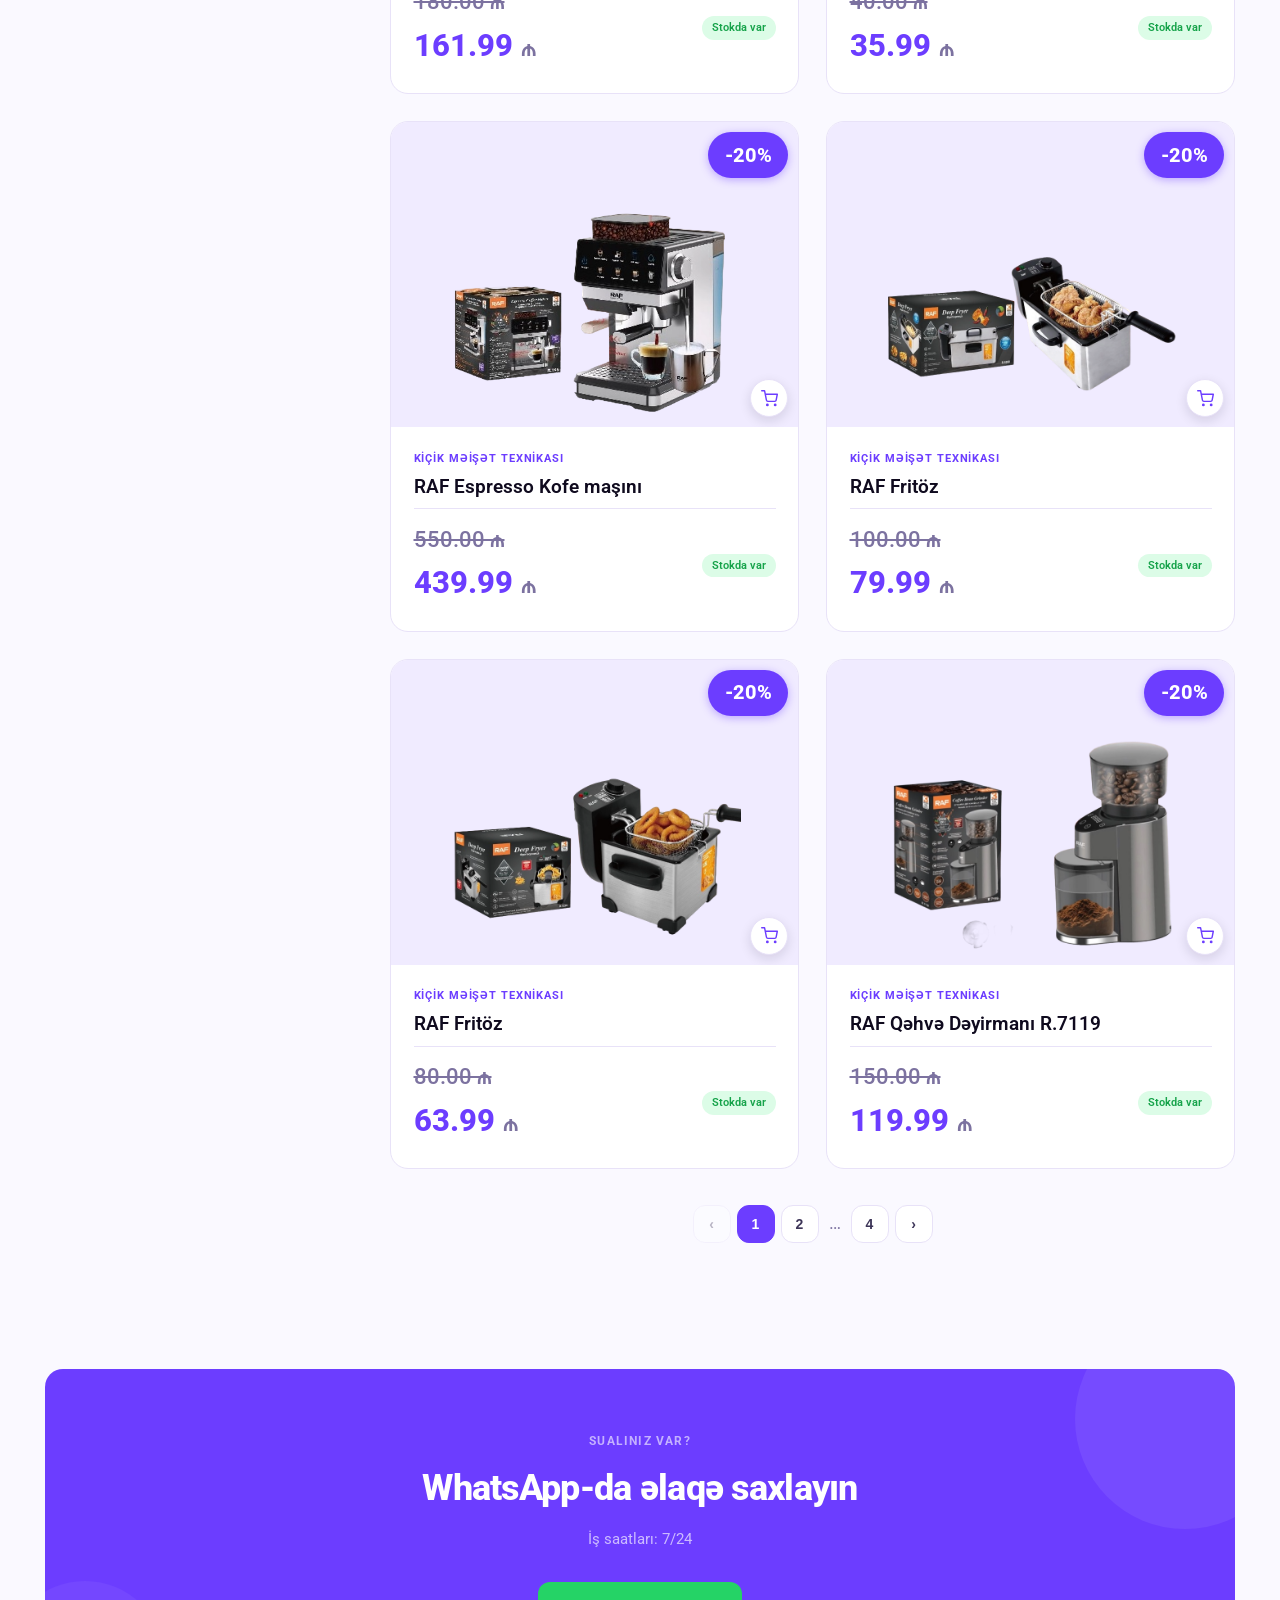
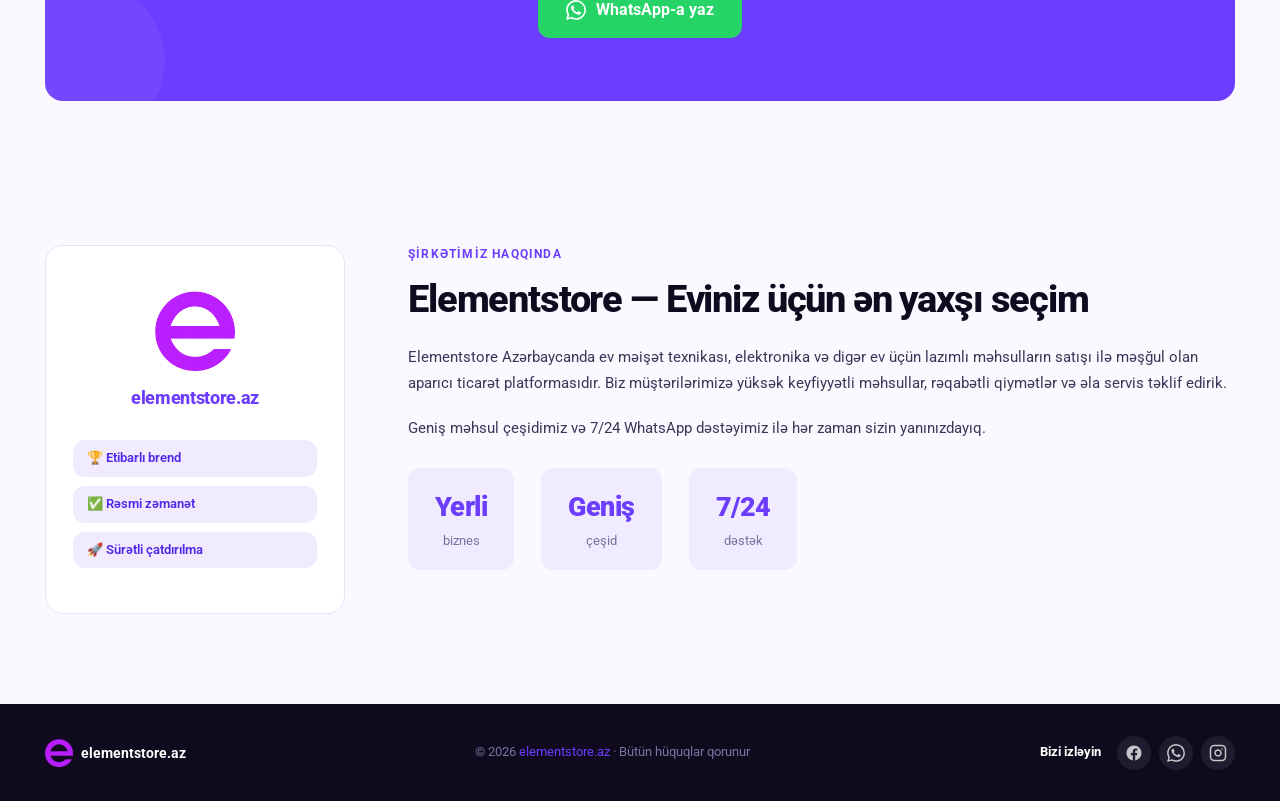
==== commit 4c824fee: "a" ====
--- a/index.html
+++ b/index.html
@@ -89,7 +89,22 @@
                             >📞 +994 70 300 75 13</a
                         >
                         <button class="cart-btn" id="cartBtn" aria-label="Səbət">
-                            🛒
+                            <svg
+                                width="19"
+                                height="19"
+                                viewBox="0 0 24 24"
+                                fill="none"
+                                stroke="currentColor"
+                                stroke-width="2"
+                                stroke-linecap="round"
+                                stroke-linejoin="round"
+                            >
+                                <circle cx="9" cy="21" r="1" />
+                                <circle cx="20" cy="21" r="1" />
+                                <path
+                                    d="M1 1h4l2.68 13.39a2 2 0 0 0 2 1.61h9.72a2 2 0 0 0 2-1.61L23 6H6"
+                                />
+                            </svg>
                             <span
                                 class="cart-badge"
                                 style="display: none"
@@ -149,6 +164,27 @@
             <div class="cart-drawer-footer" id="cartFooter"></div>
         </aside>
 
+        <!-- Floating cart button — stays reachable without scrolling back to the header -->
+        <button class="cart-fab cart-btn" aria-label="Səbət">
+            <svg
+                width="24"
+                height="24"
+                viewBox="0 0 24 24"
+                fill="none"
+                stroke="currentColor"
+                stroke-width="2"
+                stroke-linecap="round"
+                stroke-linejoin="round"
+            >
+                <circle cx="9" cy="21" r="1" />
+                <circle cx="20" cy="21" r="1" />
+                <path
+                    d="M1 1h4l2.68 13.39a2 2 0 0 0 2 1.61h9.72a2 2 0 0 0 2-1.61L23 6H6"
+                />
+            </svg>
+            <span class="cart-badge" style="display: none">0</span>
+        </button>
+
         <main>
             <!-- Hero -->
             <section class="hero">
@@ -238,7 +274,7 @@
                                 </div>
                             </div>
                             <a
-                                href="#featured"
+                                href="#featuredSection"
                                 class="discount-cta"
                                 data-i18n="discount_cta"
                                 >İndi bax →</a
@@ -531,7 +567,7 @@
                         >
                         <div class="footer-social-icons">
                             <a
-                                href="#"
+                                href="https://www.facebook.com/profile.php?id=61591200131499"
                                 target="_blank"
                                 rel="noopener"
                                 class="footer-social-icon"
@@ -567,7 +603,7 @@
                                 </svg>
                             </a>
                             <a
-                                href="#"
+                                href="https://www.instagram.com/elementstore.az"
                                 target="_blank"
                                 rel="noopener"
                                 class="footer-social-icon"
--- a/css/style.css
+++ b/css/style.css
@@ -186,6 +186,44 @@
     text-align: center;
 }
 
+/* ---- Floating cart button — stays reachable while scrolled anywhere on
+   the page. Only appears once the cart actually has something in it. ---- */
+.cart-fab {
+    position: fixed;
+    right: 22px;
+    bottom: 22px;
+    width: 56px;
+    height: 56px;
+    border: none;
+    border-radius: 50%;
+    background: var(--purple);
+    color: #fff;
+    box-shadow: 0 8px 24px rgba(108, 61, 255, 0.4);
+    z-index: 250;
+    opacity: 0;
+    transform: scale(0.75);
+    pointer-events: none;
+    transition:
+        opacity 0.2s,
+        transform 0.2s,
+        background 0.15s;
+}
+.cart-fab.visible {
+    opacity: 1;
+    transform: scale(1);
+    pointer-events: auto;
+}
+.cart-fab:hover {
+    background: var(--purple-dark);
+}
+.cart-fab .cart-badge {
+    top: -2px;
+    right: -2px;
+    background: #fff;
+    color: var(--purple);
+    border: 1.5px solid var(--purple);
+}
+
 /* Mobile hamburger button (hidden on desktop) */
 .mobile-menu-btn {
     display: none;
@@ -641,6 +679,7 @@
 .featured-section {
     padding: 3rem 0 2rem;
     border-bottom: 1px solid var(--line);
+    scroll-margin-top: 80px;
 }
 .featured-title {
     font-size: 1.5rem;
@@ -1077,7 +1116,7 @@
     display: flex;
     align-items: center;
     justify-content: center;
-    font-size: 17px;
+    color: var(--purple);
     cursor: pointer;
     box-shadow: 0 4px 12px rgba(15, 10, 30, 0.12);
     transition:
@@ -1710,9 +1749,16 @@
     }
     .footer-logo {
         justify-content: center;
+        order: 1;
     }
     .footer-social {
+        flex-direction: column;
         justify-content: center;
+        gap: 0.6rem;
+        order: 2;
+    }
+    .footer-copy {
+        order: 3;
     }
 }
 
@@ -1750,9 +1796,21 @@
         font-size: 0.8rem;
     }
     .discount-ribbon {
-        font-size: 14px;
-        padding: 5px 12px;
-        border-radius: 22px;
+        font-size: 12px;
+        padding: 4px 10px;
+        border-radius: 18px;
+        top: 6px;
+        right: 6px;
+    }
+    .card-cart-btn {
+        width: 28px;
+        height: 28px;
+        bottom: 6px;
+        right: 6px;
+    }
+    .card-cart-btn svg {
+        width: 13px;
+        height: 13px;
     }
     .stock-badge {
         font-size: 10px;
@@ -1777,6 +1835,9 @@
     bottom: 1.5rem;
     left: 50%;
     transform: translate(-50%, 8px);
+    display: flex;
+    align-items: center;
+    gap: 10px;
     max-width: min(360px, calc(100vw - 3rem));
     background: var(--ink);
     color: #fff;
@@ -1797,3 +1858,14 @@
     opacity: 1;
     transform: translate(-50%, 0);
 }
+.shop-toast-icon {
+    display: flex;
+    align-items: center;
+    justify-content: center;
+    width: 20px;
+    height: 20px;
+    flex-shrink: 0;
+    border-radius: 50%;
+    background: var(--green);
+    color: #fff;
+}
